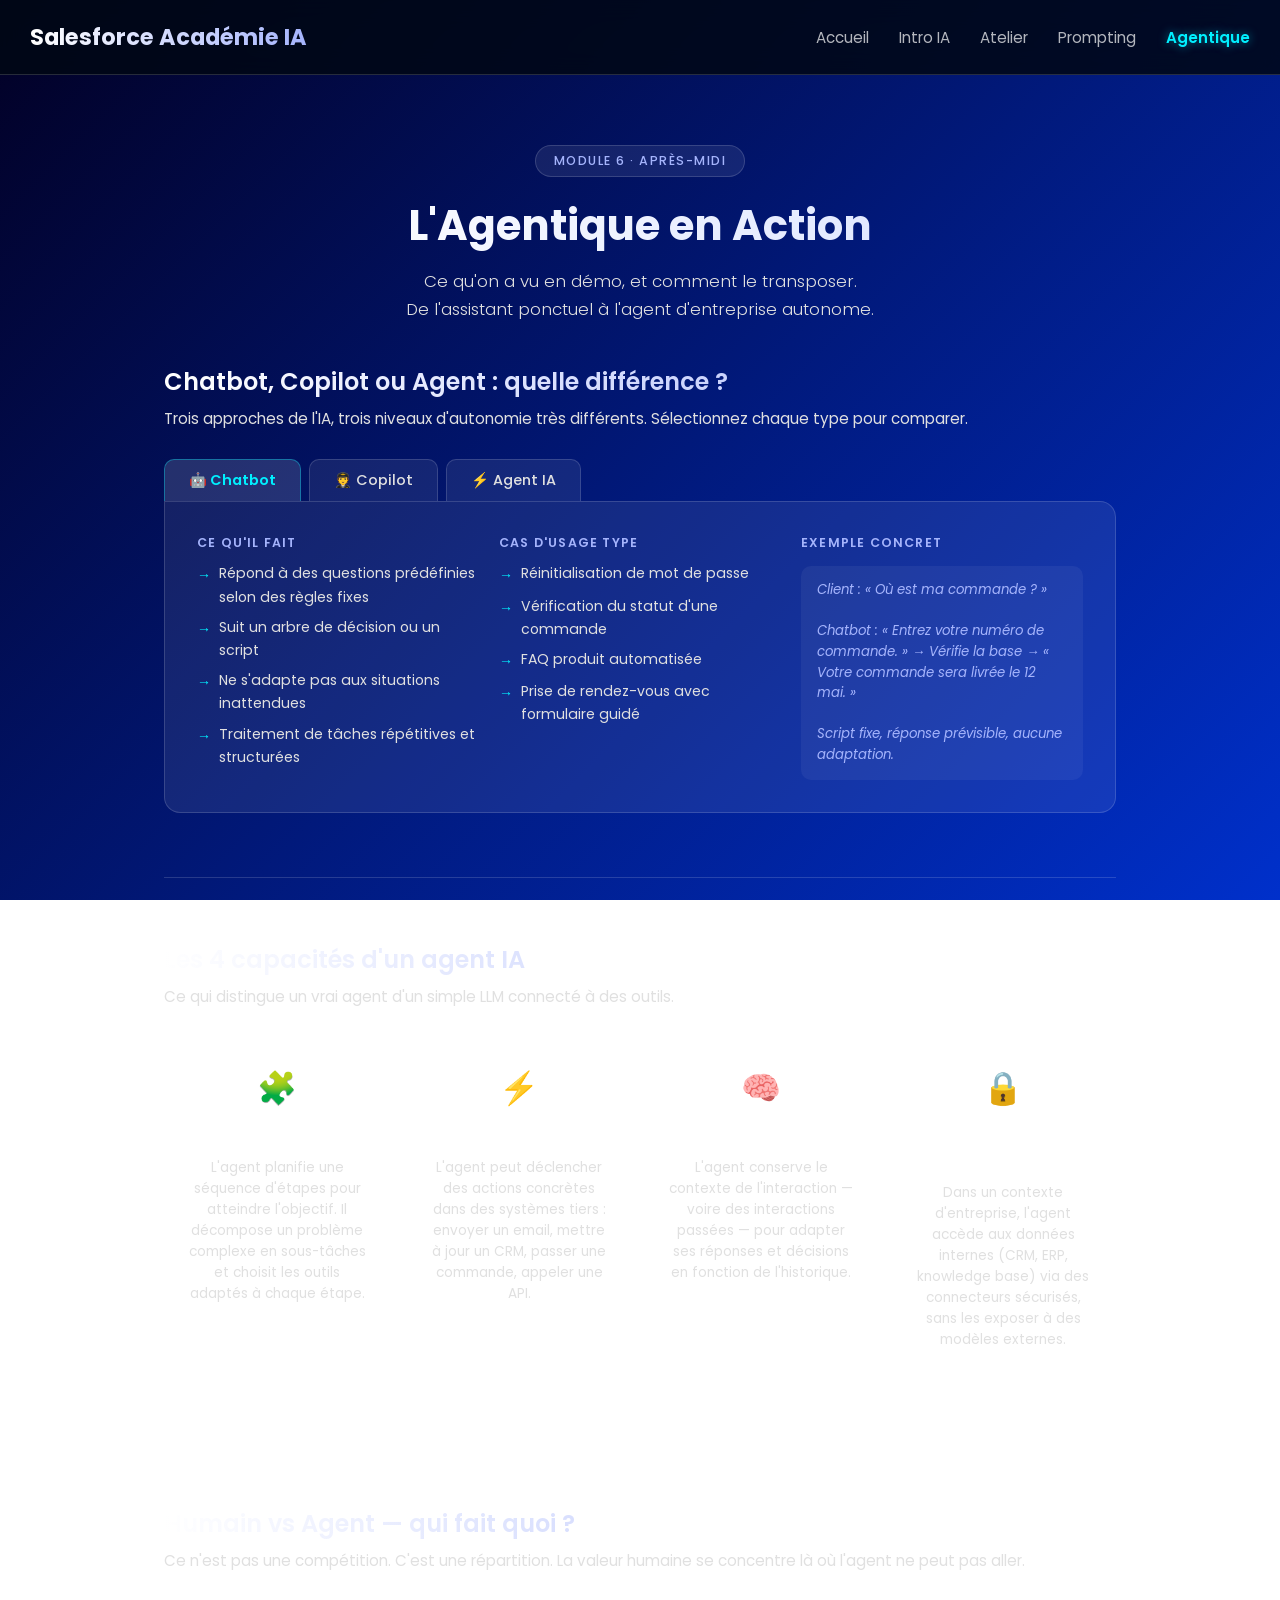
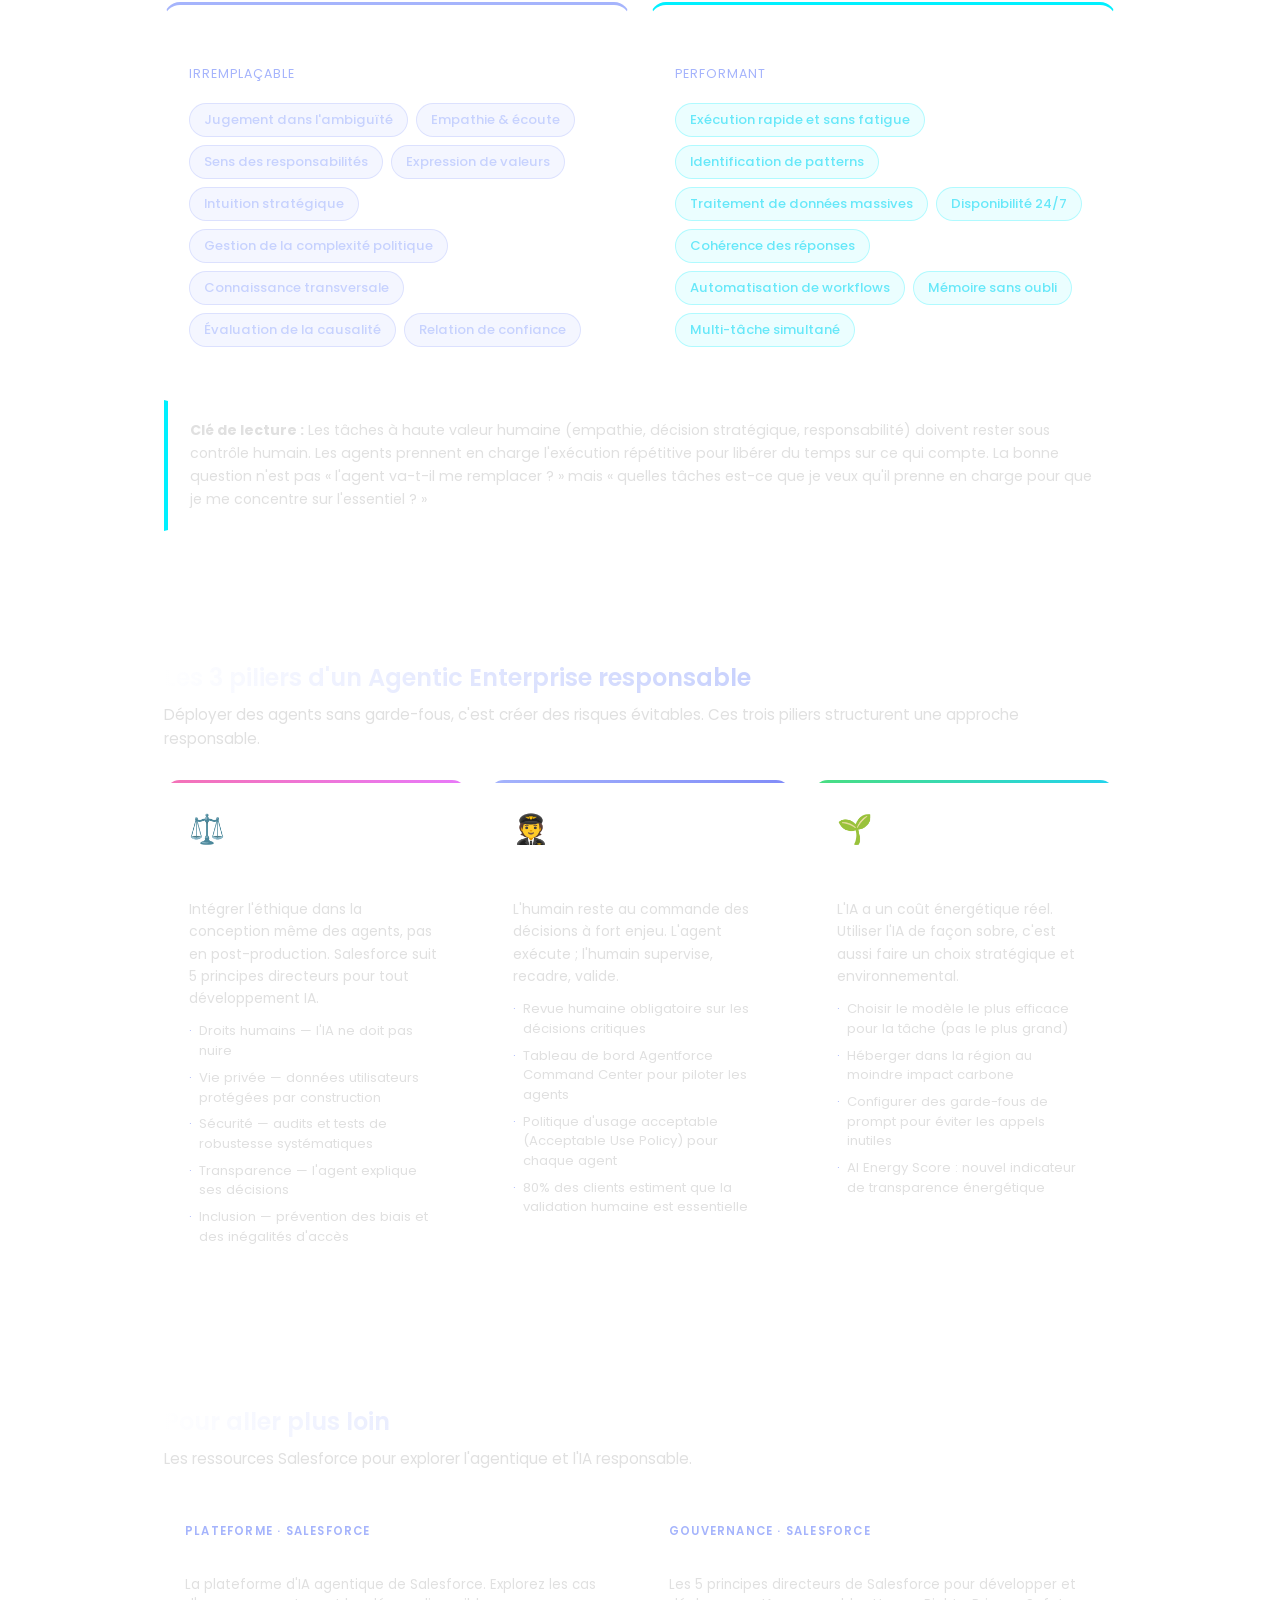
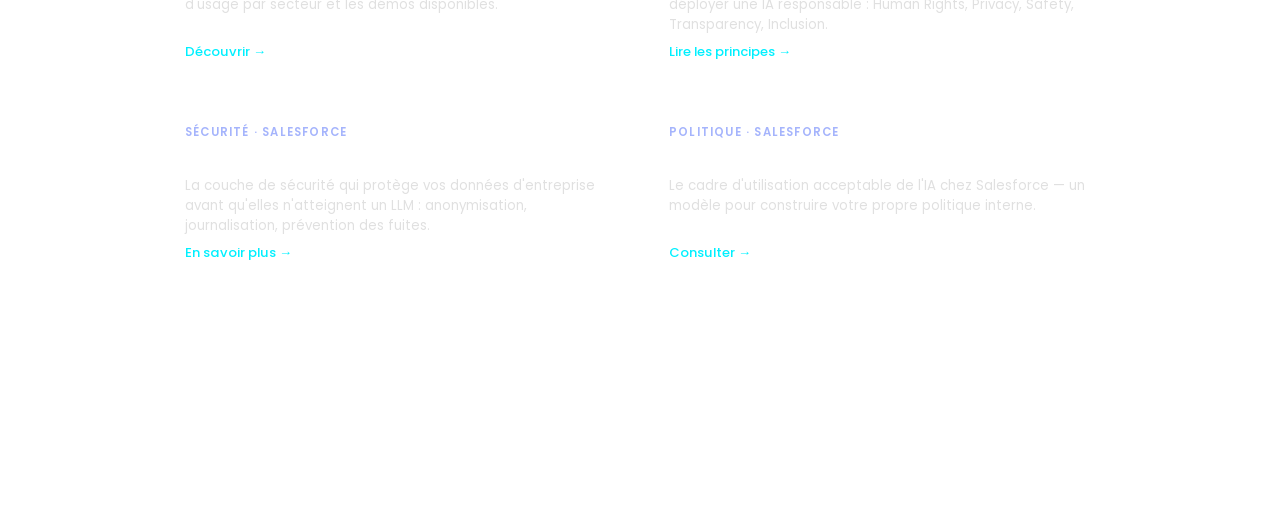
==== agentique.html @ 15f24043 "Remove Éthique nav item, add Accueil, delete card-game.html - Add Accueil as first nav item across a" ====
<!DOCTYPE html>
<html lang="fr">
<head>
    <meta charset="UTF-8">
    <meta name="viewport" content="width=device-width, initial-scale=1.0">
    <title>Salesforce Académie IA - L'Agentique en Action</title>
    <link href="https://fonts.googleapis.com/css2?family=Poppins:wght@300;400;500;600;700&display=swap" rel="stylesheet">
    <style>
        :root {
            --bg-gradient: linear-gradient(135deg, #020024 0%, #0030CB 100%);
            --cta-gradient: linear-gradient(90deg, #0055FF 0%, #00F0FF 100%);
            --text-main: #FFFFFF;
            --text-secondary: #E0E0E0;
            --glass-bg: rgba(255, 255, 255, 0.08);
            --glass-border: rgba(255, 255, 255, 0.15);
            --accent-color: #a5b4fc;
        }

        * { box-sizing: border-box; margin: 0; padding: 0; }

        body {
            font-family: 'Poppins', sans-serif;
            background: var(--bg-gradient);
            background-attachment: fixed;
            color: var(--text-main);
            min-height: 100vh;
        }

        a { text-decoration: none; color: inherit; transition: 0.3s; }
        ul { list-style: none; }

        /* --- NAVBAR --- */
        .navbar {
            background: rgba(0, 8, 20, 0.85);
            backdrop-filter: blur(12px);
            -webkit-backdrop-filter: blur(12px);
            padding: 20px 30px;
            display: flex;
            justify-content: space-between;
            align-items: center;
            position: sticky;
            top: 0;
            z-index: 100;
            border-bottom: 1px solid var(--glass-border);
        }

        .logo {
            font-size: 1.4rem;
            font-weight: 700;
            background: linear-gradient(to right, #fff, #a5b4fc);
            -webkit-background-clip: text;
            -webkit-text-fill-color: transparent;
        }

        .nav-links { display: flex; gap: 30px; }
        .nav-links a { font-size: 0.95rem; font-weight: 400; opacity: 0.7; }
        .nav-links a:hover { opacity: 1; text-shadow: 0 0 10px rgba(255,255,255,0.5); }
        .nav-links a.active {
            opacity: 1; color: #00F0FF; font-weight: 600;
            text-shadow: 0 0 10px rgba(0, 240, 255, 0.5);
        }

        .hamburger { display: none; cursor: pointer; font-size: 1.8rem; color: white; }

        /* --- PAGE LAYOUT --- */
        .page-hero {
            max-width: 800px;
            margin: 0 auto;
            padding: 70px 24px 40px;
            text-align: center;
        }

        .badge {
            display: inline-block;
            background: var(--glass-bg);
            border: 1px solid var(--glass-border);
            padding: 6px 18px;
            border-radius: 50px;
            font-size: 0.78rem;
            font-weight: 500;
            letter-spacing: 1.5px;
            text-transform: uppercase;
            color: var(--accent-color);
            margin-bottom: 24px;
        }

        .page-hero h1 {
            font-size: 2.6rem;
            font-weight: 700;
            line-height: 1.2;
            margin-bottom: 16px;
            background: linear-gradient(to right, #ffffff, #dbe4ff);
            -webkit-background-clip: text;
            -webkit-text-fill-color: transparent;
        }

        .page-hero .subtitle {
            font-size: 1.05rem;
            color: var(--text-secondary);
            font-weight: 300;
            line-height: 1.7;
        }

        .content-wrapper {
            max-width: 1000px;
            margin: 0 auto;
            padding: 0 24px 80px;
        }

        .section { margin-bottom: 64px; }

        .section-title {
            font-size: 1.5rem;
            font-weight: 600;
            margin-bottom: 8px;
            background: linear-gradient(to right, #ffffff, #a5b4fc);
            -webkit-background-clip: text;
            -webkit-text-fill-color: transparent;
        }

        .section-lead {
            font-size: 0.95rem;
            color: var(--text-secondary);
            margin-bottom: 28px;
            line-height: 1.6;
        }

        .section-divider {
            border: none;
            border-top: 1px solid var(--glass-border);
            margin: 0 0 64px;
        }

        /* --- TABS COMPARATEUR --- */
        .tab-bar {
            display: flex;
            gap: 8px;
            margin-bottom: 0;
            flex-wrap: wrap;
        }

        .tab-btn {
            padding: 10px 24px;
            background: var(--glass-bg);
            border: 1px solid var(--glass-border);
            border-bottom: none;
            border-radius: 10px 10px 0 0;
            color: var(--text-secondary);
            font-family: 'Poppins', sans-serif;
            font-size: 0.9rem;
            font-weight: 500;
            cursor: pointer;
            transition: background 0.2s, color 0.2s;
        }

        .tab-btn:hover { background: rgba(255,255,255,0.12); color: var(--text-main); }

        .tab-btn.active {
            background: rgba(255,255,255,0.14);
            color: #00F0FF;
            font-weight: 600;
            border-color: rgba(0, 240, 255, 0.35);
        }

        .tab-panel {
            background: var(--glass-bg);
            border: 1px solid var(--glass-border);
            border-radius: 0 16px 16px 16px;
            padding: 32px;
            display: none;
        }

        .tab-panel.active { display: block; }

        .comparateur-grid {
            display: grid;
            grid-template-columns: repeat(3, 1fr);
            gap: 20px;
        }

        .comp-col h4 {
            font-size: 0.78rem;
            font-weight: 600;
            text-transform: uppercase;
            letter-spacing: 1.2px;
            color: var(--accent-color);
            margin-bottom: 10px;
        }

        .comp-col p, .comp-col ul li {
            font-size: 0.88rem;
            color: var(--text-secondary);
            line-height: 1.65;
        }

        .comp-col ul { display: flex; flex-direction: column; gap: 7px; }
        .comp-col ul li { display: flex; gap: 8px; align-items: flex-start; }
        .comp-col ul li::before { content: '→'; color: #00F0FF; flex-shrink: 0; margin-top: 2px; }

        .comp-col .example-box {
            margin-top: 14px;
            background: rgba(255,255,255,0.05);
            border-radius: 10px;
            padding: 14px 16px;
            font-size: 0.83rem;
            color: #a5b4fc;
            font-style: italic;
            line-height: 1.55;
        }

        /* --- CAPACITY CARDS --- */
        .cap-grid {
            display: grid;
            grid-template-columns: repeat(4, 1fr);
            gap: 16px;
        }

        .cap-card {
            background: var(--glass-bg);
            border: 1px solid var(--glass-border);
            border-radius: 16px;
            padding: 26px 20px;
            text-align: center;
        }

        .cap-card .cap-icon { font-size: 2rem; margin-bottom: 12px; }
        .cap-card h3 { font-size: 1rem; font-weight: 600; margin-bottom: 8px; }
        .cap-card p { font-size: 0.85rem; color: var(--text-secondary); line-height: 1.55; }

        /* --- HUMAIN VS AGENT --- */
        .hva-grid {
            display: grid;
            grid-template-columns: 1fr 1fr;
            gap: 20px;
        }

        .hva-col {
            background: var(--glass-bg);
            border: 1px solid var(--glass-border);
            border-radius: 16px;
            padding: 28px 24px;
        }

        .hva-col.human { border-top: 3px solid #a5b4fc; }
        .hva-col.agent { border-top: 3px solid #00F0FF; }

        .hva-col h3 { font-size: 1.05rem; font-weight: 600; margin-bottom: 6px; }
        .hva-col .hva-sub {
            font-size: 0.78rem;
            text-transform: uppercase;
            letter-spacing: 1px;
            color: var(--accent-color);
            margin-bottom: 20px;
        }

        .hva-tag-list {
            display: flex;
            flex-wrap: wrap;
            gap: 8px;
        }

        .hva-tag {
            padding: 6px 14px;
            border-radius: 50px;
            font-size: 0.82rem;
            font-weight: 500;
        }

        .hva-col.human .hva-tag {
            background: rgba(165,180,252,0.12);
            border: 1px solid rgba(165,180,252,0.3);
            color: #c7d2fe;
        }

        .hva-col.agent .hva-tag {
            background: rgba(0,240,255,0.08);
            border: 1px solid rgba(0,240,255,0.25);
            color: #67e8f9;
        }

        .hva-note {
            margin-top: 24px;
            background: var(--glass-bg);
            border: 1px solid var(--glass-border);
            border-left: 4px solid #00F0FF;
            border-radius: 0 12px 12px 0;
            padding: 18px 22px;
            font-size: 0.88rem;
            color: var(--text-secondary);
            line-height: 1.65;
        }

        /* --- 3 PILLARS --- */
        .pillar-grid {
            display: grid;
            grid-template-columns: repeat(3, 1fr);
            gap: 20px;
        }

        .pillar-card {
            background: var(--glass-bg);
            border: 1px solid var(--glass-border);
            border-radius: 16px;
            padding: 28px 24px;
            position: relative;
            overflow: hidden;
        }

        .pillar-card::before {
            content: '';
            position: absolute;
            top: 0; left: 0; right: 0;
            height: 3px;
        }

        .pillar-card.ethics::before   { background: linear-gradient(90deg, #f472b6, #e879f9); }
        .pillar-card.human::before    { background: linear-gradient(90deg, #a5b4fc, #818cf8); }
        .pillar-card.resource::before { background: linear-gradient(90deg, #4ade80, #22d3ee); }

        .pillar-card .pillar-icon { font-size: 1.8rem; margin-bottom: 12px; }
        .pillar-card h3 { font-size: 1rem; font-weight: 600; margin-bottom: 10px; }
        .pillar-card p  { font-size: 0.87rem; color: var(--text-secondary); line-height: 1.6; margin-bottom: 12px; }

        .pillar-card .pillar-points {
            display: flex;
            flex-direction: column;
            gap: 7px;
        }

        .pillar-card .pillar-points li {
            font-size: 0.82rem;
            color: var(--text-secondary);
            display: flex;
            gap: 7px;
            align-items: flex-start;
            line-height: 1.5;
        }

        .pillar-card .pillar-points li::before { content: '·'; color: var(--accent-color); flex-shrink: 0; }

        /* --- RESOURCES --- */
        .resource-grid {
            display: grid;
            grid-template-columns: repeat(2, 1fr);
            gap: 16px;
        }

        .resource-card {
            background: var(--glass-bg);
            border: 1px solid var(--glass-border);
            border-radius: 14px;
            padding: 22px 20px;
            display: flex;
            flex-direction: column;
            gap: 7px;
            transition: border-color 0.3s, transform 0.3s;
        }

        .resource-card:hover { border-color: rgba(0,240,255,0.4); transform: translateY(-3px); }

        .resource-card .res-label {
            font-size: 0.72rem;
            text-transform: uppercase;
            letter-spacing: 1.2px;
            color: var(--accent-color);
            font-weight: 600;
        }

        .resource-card h4 { font-size: 0.95rem; font-weight: 600; line-height: 1.4; }
        .resource-card p  { font-size: 0.83rem; color: var(--text-secondary); line-height: 1.5; flex: 1; }
        .resource-card .res-link { font-size: 0.82rem; color: #00F0FF; font-weight: 500; }
        .resource-card .res-link:hover { text-decoration: underline; }

        /* --- FOOTER --- */
        footer {
            text-align: center;
            padding: 30px;
            color: rgba(255,255,255,0.3);
            font-size: 0.85rem;
            border-top: 1px solid var(--glass-border);
        }

        /* --- MOBILE --- */
        @media (max-width: 768px) {
            .hamburger { display: block; }
            .nav-links {
                display: none; flex-direction: column;
                position: absolute; top: 70px; left: 0; right: 0;
                background: rgba(0, 8, 20, 0.97);
                padding: 20px 30px; gap: 15px;
                border-bottom: 1px solid var(--glass-border);
            }
            .nav-links.active { display: flex; }
            .page-hero h1 { font-size: 2rem; }
            .comparateur-grid, .cap-grid, .pillar-grid { grid-template-columns: 1fr; }
            .hva-grid, .resource-grid { grid-template-columns: 1fr; }
            .tab-panel { border-radius: 0 0 16px 16px; }
        }
    </style>
</head>
<body>

    <nav class="navbar">
        <a href="index.html" class="logo">Salesforce Académie IA</a>
        <div class="hamburger" onclick="toggleMenu()">☰</div>
        <ul class="nav-links" id="navLinks">
            <li><a href="index.html">Accueil</a></li>
            <li><a href="module1.html">Intro IA</a></li>
            <li><a href="atelier.html">Atelier</a></li>
            <li><a href="prompting.html">Prompting</a></li>
            <li><a href="agentique.html" class="active">Agentique</a></li>
        </ul>
    </nav>

    <!-- HERO -->
    <div class="page-hero">
        <span class="badge">Module 6 · Après-midi</span>
        <h1>L'Agentique en Action</h1>
        <p class="subtitle">Ce qu'on a vu en démo, et comment le transposer.<br>De l'assistant ponctuel à l'agent d'entreprise autonome.</p>
    </div>

    <div class="content-wrapper">

        <!-- SECTION 1 : COMPARATEUR TABS -->
        <section class="section">
            <h2 class="section-title">Chatbot, Copilot ou Agent : quelle différence ?</h2>
            <p class="section-lead">Trois approches de l'IA, trois niveaux d'autonomie très différents. Sélectionnez chaque type pour comparer.</p>

            <div class="tab-bar">
                <button class="tab-btn active" onclick="switchTab('chatbot', this)">🤖 Chatbot</button>
                <button class="tab-btn" onclick="switchTab('copilot', this)">🧑‍✈️ Copilot</button>
                <button class="tab-btn" onclick="switchTab('agent', this)">⚡ Agent IA</button>
            </div>

            <div id="tab-chatbot" class="tab-panel active">
                <div class="comparateur-grid">
                    <div class="comp-col">
                        <h4>Ce qu'il fait</h4>
                        <ul>
                            <li>Répond à des questions prédéfinies selon des règles fixes</li>
                            <li>Suit un arbre de décision ou un script</li>
                            <li>Ne s'adapte pas aux situations inattendues</li>
                            <li>Traitement de tâches répétitives et structurées</li>
                        </ul>
                    </div>
                    <div class="comp-col">
                        <h4>Cas d'usage type</h4>
                        <ul>
                            <li>Réinitialisation de mot de passe</li>
                            <li>Vérification du statut d'une commande</li>
                            <li>FAQ produit automatisée</li>
                            <li>Prise de rendez-vous avec formulaire guidé</li>
                        </ul>
                    </div>
                    <div class="comp-col">
                        <h4>Exemple concret</h4>
                        <div class="example-box">
                            Client : « Où est ma commande ? »<br><br>
                            Chatbot : « Entrez votre numéro de commande. » → Vérifie la base → « Votre commande sera livrée le 12 mai. »<br><br>
                            Script fixe, réponse prévisible, aucune adaptation.
                        </div>
                    </div>
                </div>
            </div>

            <div id="tab-copilot" class="tab-panel">
                <div class="comparateur-grid">
                    <div class="comp-col">
                        <h4>Ce qu'il fait</h4>
                        <ul>
                            <li>Assiste l'humain en temps réel dans son travail</li>
                            <li>Génère, résume, traduit, reformule</li>
                            <li>Suggère — l'humain valide et décide</li>
                            <li>Intégré dans les outils existants (Word, Salesforce, VS Code)</li>
                        </ul>
                    </div>
                    <div class="comp-col">
                        <h4>Cas d'usage type</h4>
                        <ul>
                            <li>Rédaction d'un email à partir de notes</li>
                            <li>Résumé d'une réunion de 2h en 5 bullet points</li>
                            <li>Génération d'un premier jet de code</li>
                            <li>Synthèse d'un dossier client avant un rendez-vous</li>
                        </ul>
                    </div>
                    <div class="comp-col">
                        <h4>Exemple concret</h4>
                        <div class="example-box">
                            Vendeur dans Salesforce : « Résume les interactions des 30 derniers jours avec ce client. »<br><br>
                            Einstein Copilot analyse les emails, appels et notes → génère un résumé structuré → le vendeur le relit, ajuste, et l'utilise pour préparer son RDV.
                        </div>
                    </div>
                </div>
            </div>

            <div id="tab-agent" class="tab-panel">
                <div class="comparateur-grid">
                    <div class="comp-col">
                        <h4>Ce qu'il fait</h4>
                        <ul>
                            <li>Agit de façon autonome pour atteindre un objectif</li>
                            <li>Enchaîne des actions sans approbation à chaque étape</li>
                            <li>Utilise des outils : recherche web, API, envoi d'emails</li>
                            <li>Prend des décisions, s'adapte aux résultats intermédiaires</li>
                        </ul>
                    </div>
                    <div class="comp-col">
                        <h4>Cas d'usage type</h4>
                        <ul>
                            <li>Agent service client 24/7 qui résout et escalade</li>
                            <li>Agent de qualification de leads qui enrichit et priorise</li>
                            <li>Agent RH qui gère les demandes de congés</li>
                            <li>Agent e-commerce qui gère retours et remboursements</li>
                        </ul>
                    </div>
                    <div class="comp-col">
                        <h4>Exemple concret (démo Agentforce)</h4>
                        <div class="example-box">
                            Client : « Je veux retourner mon article. »<br><br>
                            Agent Agentforce : vérifie la politique de retour → consulte la commande dans le CRM → génère l'étiquette retour → envoie l'email de confirmation → met à jour le dossier client → escalade uniquement si cas complexe.<br><br>
                            Zéro intervention humaine pour 80% des cas.
                        </div>
                    </div>
                </div>
            </div>
        </section>

        <hr class="section-divider">

        <!-- SECTION 2 : 4 CAPACITES D'UN AGENT -->
        <section class="section">
            <h2 class="section-title">Les 4 capacités d'un agent IA</h2>
            <p class="section-lead">Ce qui distingue un vrai agent d'un simple LLM connecté à des outils.</p>
            <div class="cap-grid">
                <div class="cap-card">
                    <div class="cap-icon">🧩</div>
                    <h3>Raisonner</h3>
                    <p>L'agent planifie une séquence d'étapes pour atteindre l'objectif. Il décompose un problème complexe en sous-tâches et choisit les outils adaptés à chaque étape.</p>
                </div>
                <div class="cap-card">
                    <div class="cap-icon">⚡</div>
                    <h3>Agir</h3>
                    <p>L'agent peut déclencher des actions concrètes dans des systèmes tiers : envoyer un email, mettre à jour un CRM, passer une commande, appeler une API.</p>
                </div>
                <div class="cap-card">
                    <div class="cap-icon">🧠</div>
                    <h3>Mémoriser</h3>
                    <p>L'agent conserve le contexte de l'interaction — voire des interactions passées — pour adapter ses réponses et décisions en fonction de l'historique.</p>
                </div>
                <div class="cap-card">
                    <div class="cap-icon">🔒</div>
                    <h3>S'appuyer sur des données de confiance</h3>
                    <p>Dans un contexte d'entreprise, l'agent accède aux données internes (CRM, ERP, knowledge base) via des connecteurs sécurisés, sans les exposer à des modèles externes.</p>
                </div>
            </div>
        </section>

        <hr class="section-divider">

        <!-- SECTION 3 : HUMAIN VS AGENT -->
        <section class="section">
            <h2 class="section-title">Humain vs Agent — qui fait quoi ?</h2>
            <p class="section-lead">Ce n'est pas une compétition. C'est une répartition. La valeur humaine se concentre là où l'agent ne peut pas aller.</p>
            <div class="hva-grid">
                <div class="hva-col human">
                    <h3>Ce que l'humain fait mieux</h3>
                    <p class="hva-sub">Irremplaçable</p>
                    <div class="hva-tag-list">
                        <span class="hva-tag">Jugement dans l'ambiguïté</span>
                        <span class="hva-tag">Empathie &amp; écoute</span>
                        <span class="hva-tag">Sens des responsabilités</span>
                        <span class="hva-tag">Expression de valeurs</span>
                        <span class="hva-tag">Intuition stratégique</span>
                        <span class="hva-tag">Gestion de la complexité politique</span>
                        <span class="hva-tag">Connaissance transversale</span>
                        <span class="hva-tag">Évaluation de la causalité</span>
                        <span class="hva-tag">Relation de confiance</span>
                    </div>
                </div>
                <div class="hva-col agent">
                    <h3>Ce que l'agent fait mieux</h3>
                    <p class="hva-sub">Performant</p>
                    <div class="hva-tag-list">
                        <span class="hva-tag">Exécution rapide et sans fatigue</span>
                        <span class="hva-tag">Identification de patterns</span>
                        <span class="hva-tag">Traitement de données massives</span>
                        <span class="hva-tag">Disponibilité 24/7</span>
                        <span class="hva-tag">Cohérence des réponses</span>
                        <span class="hva-tag">Automatisation de workflows</span>
                        <span class="hva-tag">Mémoire sans oubli</span>
                        <span class="hva-tag">Multi-tâche simultané</span>
                    </div>
                </div>
            </div>
            <div class="hva-note">
                <strong>Clé de lecture :</strong> Les tâches à haute valeur humaine (empathie, décision stratégique, responsabilité) doivent rester sous contrôle humain. Les agents prennent en charge l'exécution répétitive pour libérer du temps sur ce qui compte. La bonne question n'est pas « l'agent va-t-il me remplacer ? » mais « quelles tâches est-ce que je veux qu'il prenne en charge pour que je me concentre sur l'essentiel ? »
            </div>
        </section>

        <hr class="section-divider">

        <!-- SECTION 4 : 3 PILIERS RESPONSIBLE AGENTIC ENTERPRISE -->
        <section class="section">
            <h2 class="section-title">Les 3 piliers d'un Agentic Enterprise responsable</h2>
            <p class="section-lead">Déployer des agents sans garde-fous, c'est créer des risques évitables. Ces trois piliers structurent une approche responsable.</p>
            <div class="pillar-grid">
                <div class="pillar-card ethics">
                    <div class="pillar-icon">⚖️</div>
                    <h3>Ethics by Design</h3>
                    <p>Intégrer l'éthique dans la conception même des agents, pas en post-production. Salesforce suit 5 principes directeurs pour tout développement IA.</p>
                    <ul class="pillar-points">
                        <li>Droits humains — l'IA ne doit pas nuire</li>
                        <li>Vie privée — données utilisateurs protégées par construction</li>
                        <li>Sécurité — audits et tests de robustesse systématiques</li>
                        <li>Transparence — l'agent explique ses décisions</li>
                        <li>Inclusion — prévention des biais et des inégalités d'accès</li>
                    </ul>
                </div>
                <div class="pillar-card human">
                    <div class="pillar-icon">🧑‍✈️</div>
                    <h3>Human at the Helm</h3>
                    <p>L'humain reste au commande des décisions à fort enjeu. L'agent exécute ; l'humain supervise, recadre, valide.</p>
                    <ul class="pillar-points">
                        <li>Revue humaine obligatoire sur les décisions critiques</li>
                        <li>Tableau de bord Agentforce Command Center pour piloter les agents</li>
                        <li>Politique d'usage acceptable (Acceptable Use Policy) pour chaque agent</li>
                        <li>80% des clients estiment que la validation humaine est essentielle</li>
                    </ul>
                </div>
                <div class="pillar-card resource">
                    <div class="pillar-icon">🌱</div>
                    <h3>Efficient Resource Use</h3>
                    <p>L'IA a un coût énergétique réel. Utiliser l'IA de façon sobre, c'est aussi faire un choix stratégique et environnemental.</p>
                    <ul class="pillar-points">
                        <li>Choisir le modèle le plus efficace pour la tâche (pas le plus grand)</li>
                        <li>Héberger dans la région au moindre impact carbone</li>
                        <li>Configurer des garde-fous de prompt pour éviter les appels inutiles</li>
                        <li>AI Energy Score : nouvel indicateur de transparence énergétique</li>
                    </ul>
                </div>
            </div>
        </section>

        <hr class="section-divider">

        <!-- SECTION 5 : POUR ALLER PLUS LOIN -->
        <section class="section">
            <h2 class="section-title">Pour aller plus loin</h2>
            <p class="section-lead">Les ressources Salesforce pour explorer l'agentique et l'IA responsable.</p>
            <div class="resource-grid">
                <a class="resource-card" href="https://www.salesforce.com/agentforce/" target="_blank" rel="noopener">
                    <span class="res-label">Plateforme · Salesforce</span>
                    <h4>Agentforce</h4>
                    <p>La plateforme d'IA agentique de Salesforce. Explorez les cas d'usage par secteur et les démos disponibles.</p>
                    <span class="res-link">Découvrir →</span>
                </a>
                <a class="resource-card" href="https://www.salesforce.com/company/responsible-ai-principles/" target="_blank" rel="noopener">
                    <span class="res-label">Gouvernance · Salesforce</span>
                    <h4>Trusted AI Principles</h4>
                    <p>Les 5 principes directeurs de Salesforce pour développer et déployer une IA responsable : Human Rights, Privacy, Safety, Transparency, Inclusion.</p>
                    <span class="res-link">Lire les principes →</span>
                </a>
                <a class="resource-card" href="https://www.salesforce.com/products/einstein/einstein-trust-layer/" target="_blank" rel="noopener">
                    <span class="res-label">Sécurité · Salesforce</span>
                    <h4>Einstein Trust Layer</h4>
                    <p>La couche de sécurité qui protège vos données d'entreprise avant qu'elles n'atteignent un LLM : anonymisation, journalisation, prévention des fuites.</p>
                    <span class="res-link">En savoir plus →</span>
                </a>
                <a class="resource-card" href="https://www.salesforce.com/news/stories/ai-acceptable-use-policy/" target="_blank" rel="noopener">
                    <span class="res-label">Politique · Salesforce</span>
                    <h4>AI Acceptable Use Policy</h4>
                    <p>Le cadre d'utilisation acceptable de l'IA chez Salesforce — un modèle pour construire votre propre politique interne.</p>
                    <span class="res-link">Consulter →</span>
                </a>
            </div>
        </section>

    </div>

    <footer>
        <p>© 2026 IA Académie - Salesforce</p>
    </footer>

    <script>
        function toggleMenu() {
            document.getElementById('navLinks').classList.toggle('active');
        }

        function switchTab(id, btn) {
            document.querySelectorAll('.tab-panel').forEach(p => p.classList.remove('active'));
            document.querySelectorAll('.tab-btn').forEach(b => b.classList.remove('active'));
            document.getElementById('tab-' + id).classList.add('active');
            btn.classList.add('active');
        }
    </script>
</body>
</html>
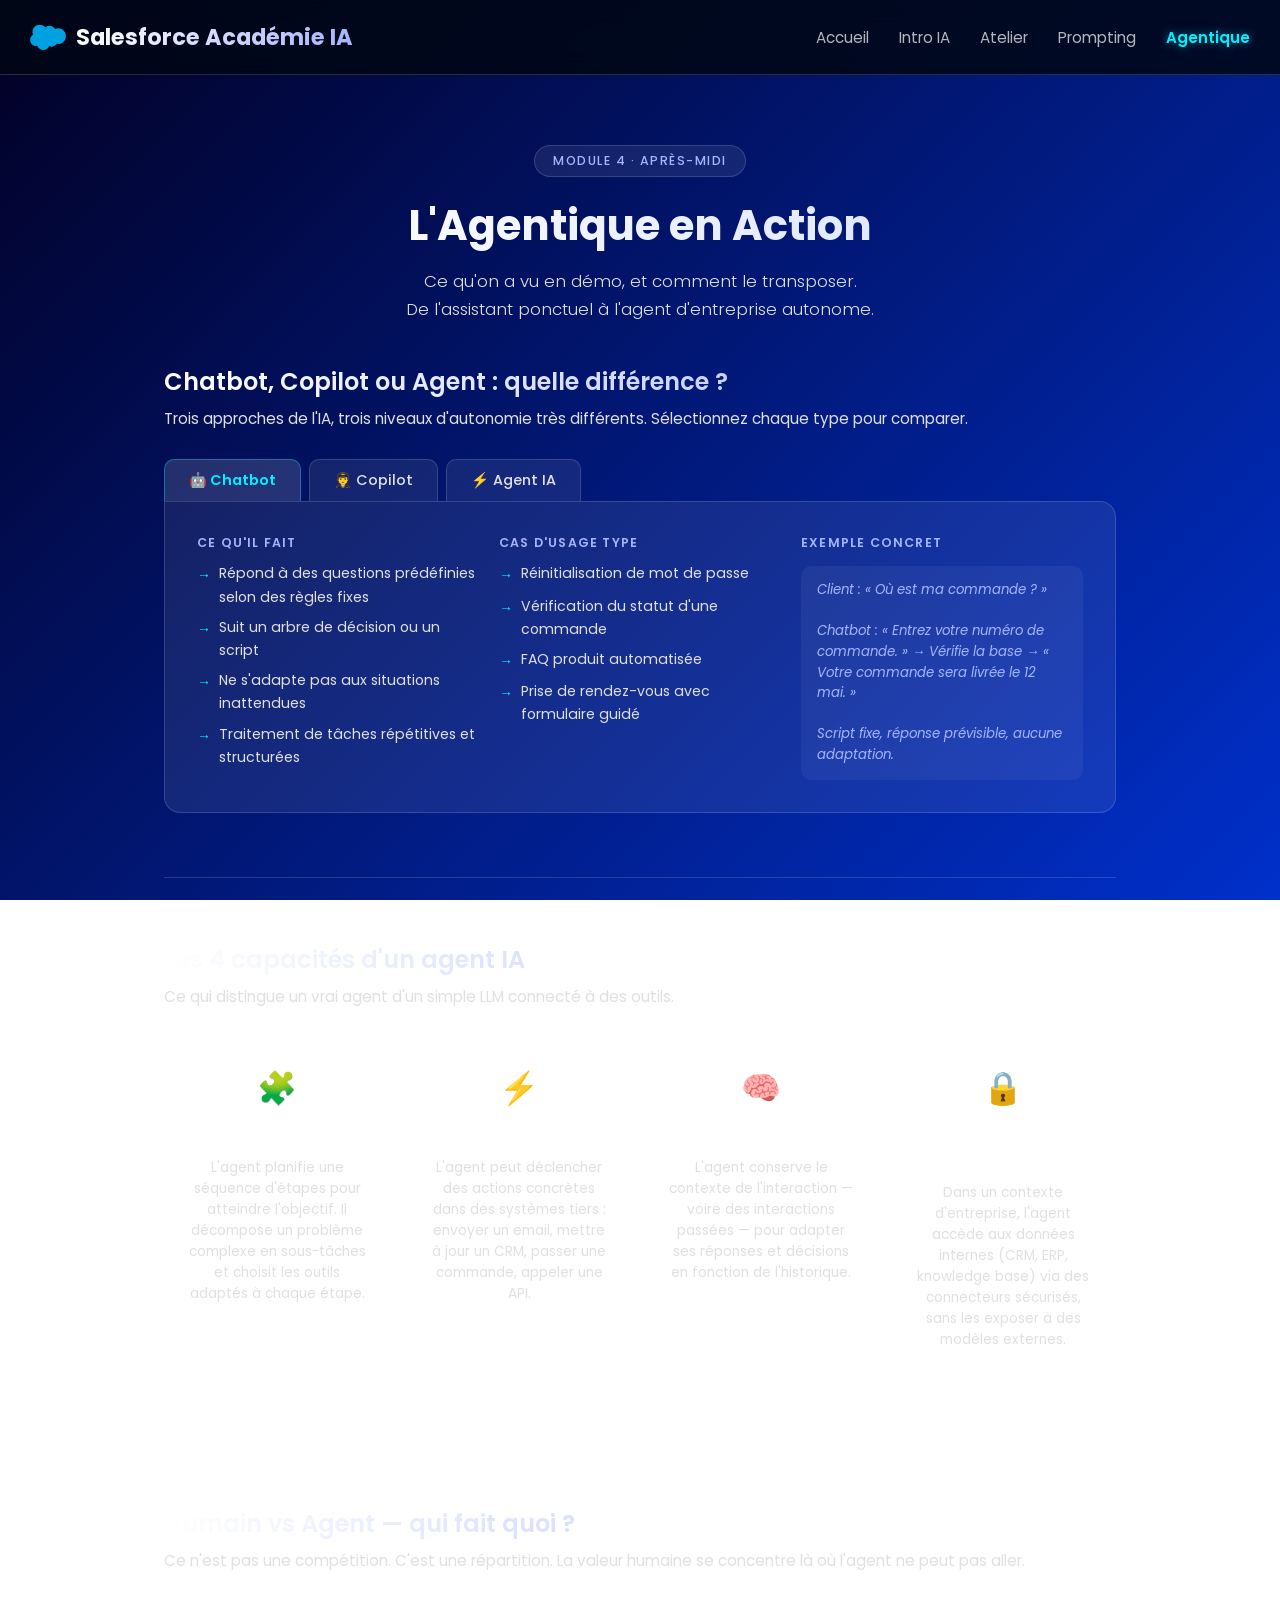
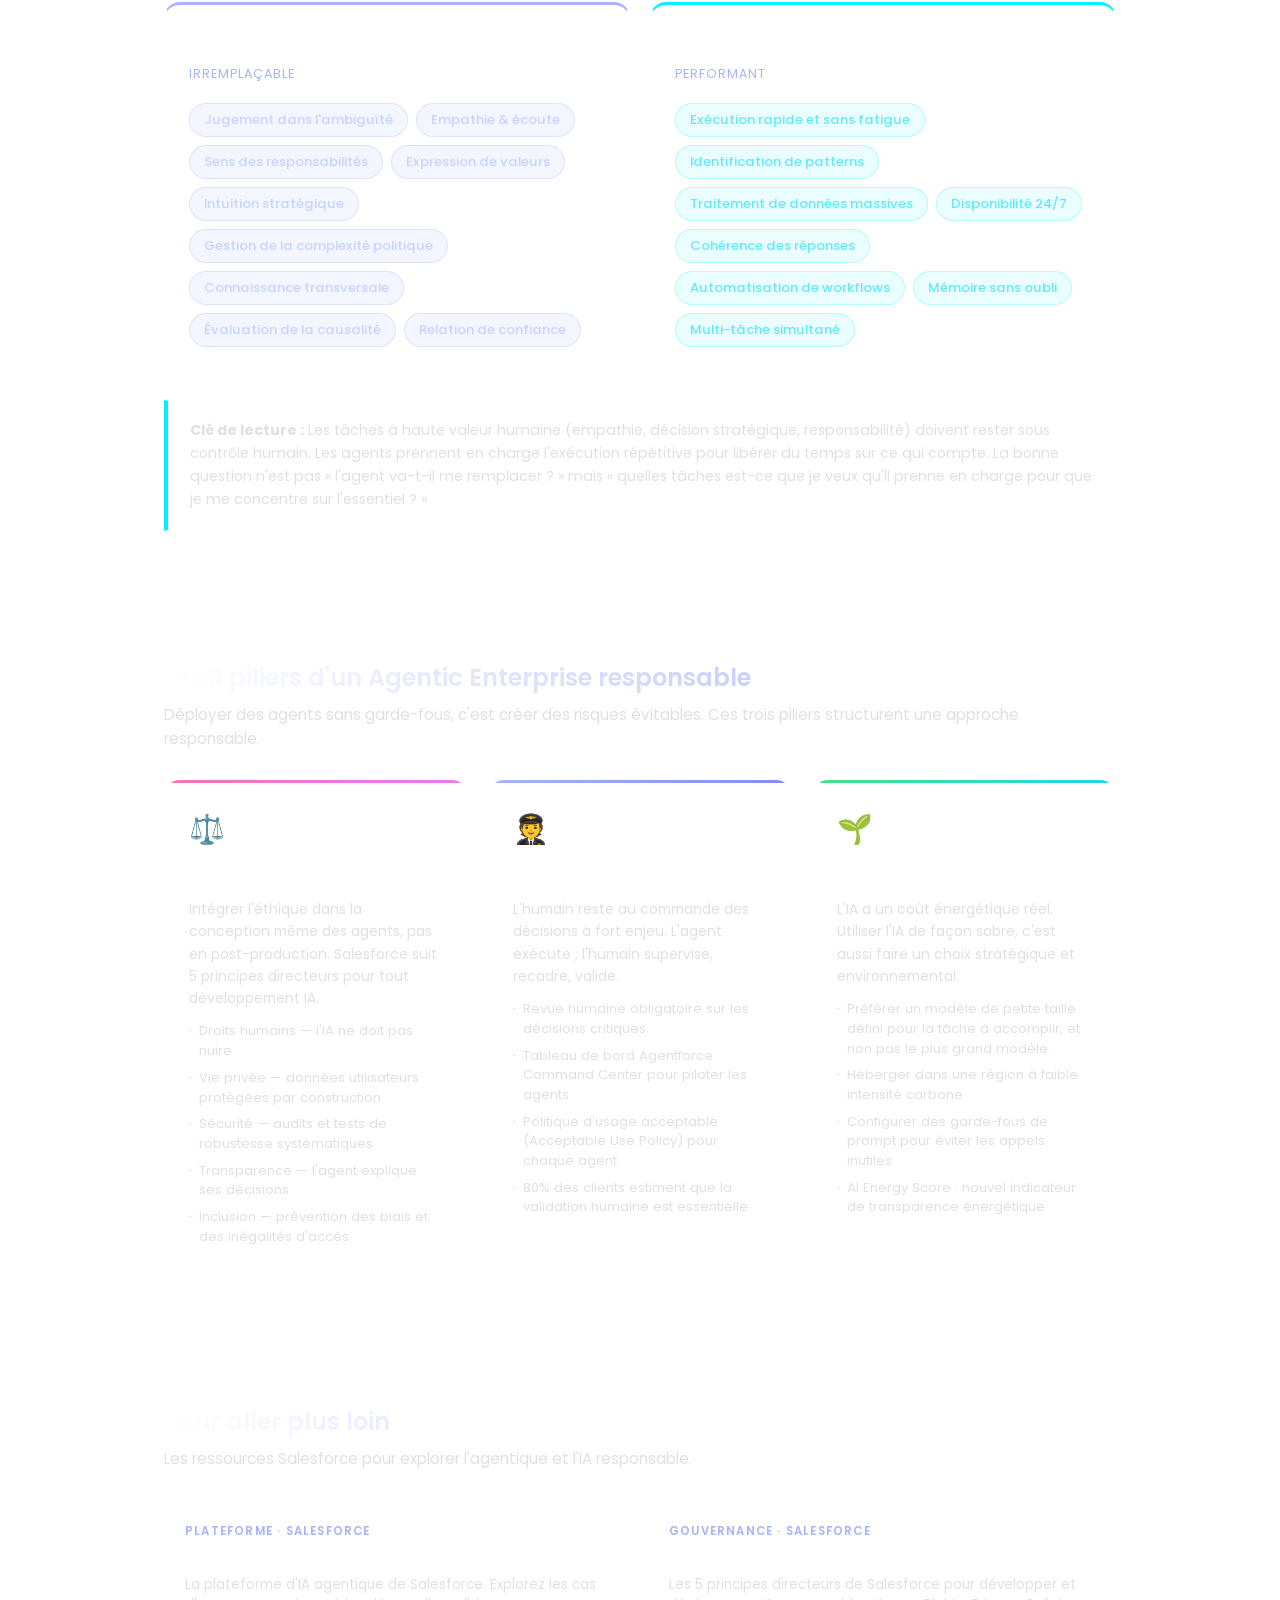
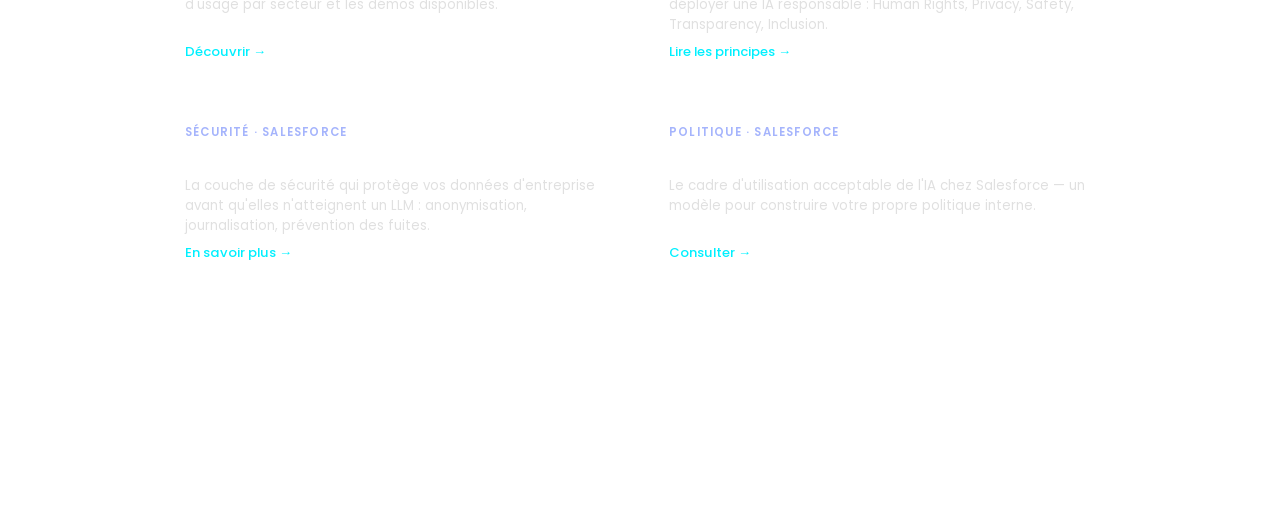
==== commit 9aaa5d8b: "Enhance navbar logo with SVG and gradient text - Update logo in the navbar to include an SVG graphic" ====
--- a/agentique.html
+++ b/agentique.html
@@ -47,6 +47,14 @@
         .logo {
             font-size: 1.4rem;
             font-weight: 700;
+            display: flex;
+            align-items: center;
+            gap: 10px;
+        }
+
+        .logo svg { flex-shrink: 0; }
+
+        .logo span {
             background: linear-gradient(to right, #fff, #a5b4fc);
             -webkit-background-clip: text;
             -webkit-text-fill-color: transparent;
@@ -401,7 +409,10 @@
 <body>
 
     <nav class="navbar">
-        <a href="index.html" class="logo">Salesforce Académie IA</a>
+        <a href="index.html" class="logo">
+          <svg width="36" height="25" viewBox="0 0 273 191" aria-hidden="true"><path fill="#00A1E0" d="M113.7 20.8c8.8-9.2 21-14.9 34.6-14.9 18 0 33.7 10 42.1 24.9 7.3-3.3 15.3-5.1 23.8-5.1 32.5 0 58.9 26.6 58.9 59.5 0 32.8-26.4 59.5-58.9 59.5-4 0-7.9-.4-11.7-1.2-7.4 13.2-21.5 22.1-37.7 22.1-6.8 0-13.2-1.6-18.9-4.3-7.5 17.6-25 30-45.4 30-21.3 0-39.4-13.4-46.4-32.2-3.1.7-6.3 1-9.6 1C20.4 160.1 0 139.6 0 114.1 0 97 9.2 82.1 22.9 74.3c-2.9-6.7-4.5-14.1-4.5-21.9 0-30.4 24.7-55 55.2-55 17.9 0 33.8 8.5 43.9 21.7z"/></svg>
+          <span>Salesforce Académie IA</span>
+        </a>
         <div class="hamburger" onclick="toggleMenu()">☰</div>
         <ul class="nav-links" id="navLinks">
             <li><a href="index.html">Accueil</a></li>
@@ -414,7 +425,7 @@
 
     <!-- HERO -->
     <div class="page-hero">
-        <span class="badge">Module 6 · Après-midi</span>
+        <span class="badge">Module 4 · Après-midi</span>
         <h1>L'Agentique en Action</h1>
         <p class="subtitle">Ce qu'on a vu en démo, et comment le transposer.<br>De l'assistant ponctuel à l'agent d'entreprise autonome.</p>
     </div>
@@ -629,11 +640,11 @@
                 </div>
                 <div class="pillar-card resource">
                     <div class="pillar-icon">🌱</div>
-                    <h3>Efficient Resource Use</h3>
+                    <h3>Optimisation des ressources</h3>
                     <p>L'IA a un coût énergétique réel. Utiliser l'IA de façon sobre, c'est aussi faire un choix stratégique et environnemental.</p>
                     <ul class="pillar-points">
-                        <li>Choisir le modèle le plus efficace pour la tâche (pas le plus grand)</li>
-                        <li>Héberger dans la région au moindre impact carbone</li>
+                        <li>Préférer un modèle de petite taille défini pour la tâche à accomplir, et non pas le plus grand modèle.</li>
+                        <li>Héberger dans une région à faible intensité carbone</li>
                         <li>Configurer des garde-fous de prompt pour éviter les appels inutiles</li>
                         <li>AI Energy Score : nouvel indicateur de transparence énergétique</li>
                     </ul>
@@ -654,13 +665,13 @@
                     <p>La plateforme d'IA agentique de Salesforce. Explorez les cas d'usage par secteur et les démos disponibles.</p>
                     <span class="res-link">Découvrir →</span>
                 </a>
-                <a class="resource-card" href="https://www.salesforce.com/company/responsible-ai-principles/" target="_blank" rel="noopener">
+                <a class="resource-card" href="https://www.salesforce.com/artificial-intelligence/trusted-ai/" target="_blank" rel="noopener">
                     <span class="res-label">Gouvernance · Salesforce</span>
                     <h4>Trusted AI Principles</h4>
                     <p>Les 5 principes directeurs de Salesforce pour développer et déployer une IA responsable : Human Rights, Privacy, Safety, Transparency, Inclusion.</p>
                     <span class="res-link">Lire les principes →</span>
                 </a>
-                <a class="resource-card" href="https://www.salesforce.com/products/einstein/einstein-trust-layer/" target="_blank" rel="noopener">
+                <a class="resource-card" href="https://www.salesforce.com/news/einstein-trust-layer-how-it-works/" target="_blank" rel="noopener">
                     <span class="res-label">Sécurité · Salesforce</span>
                     <h4>Einstein Trust Layer</h4>
                     <p>La couche de sécurité qui protège vos données d'entreprise avant qu'elles n'atteignent un LLM : anonymisation, journalisation, prévention des fuites.</p>
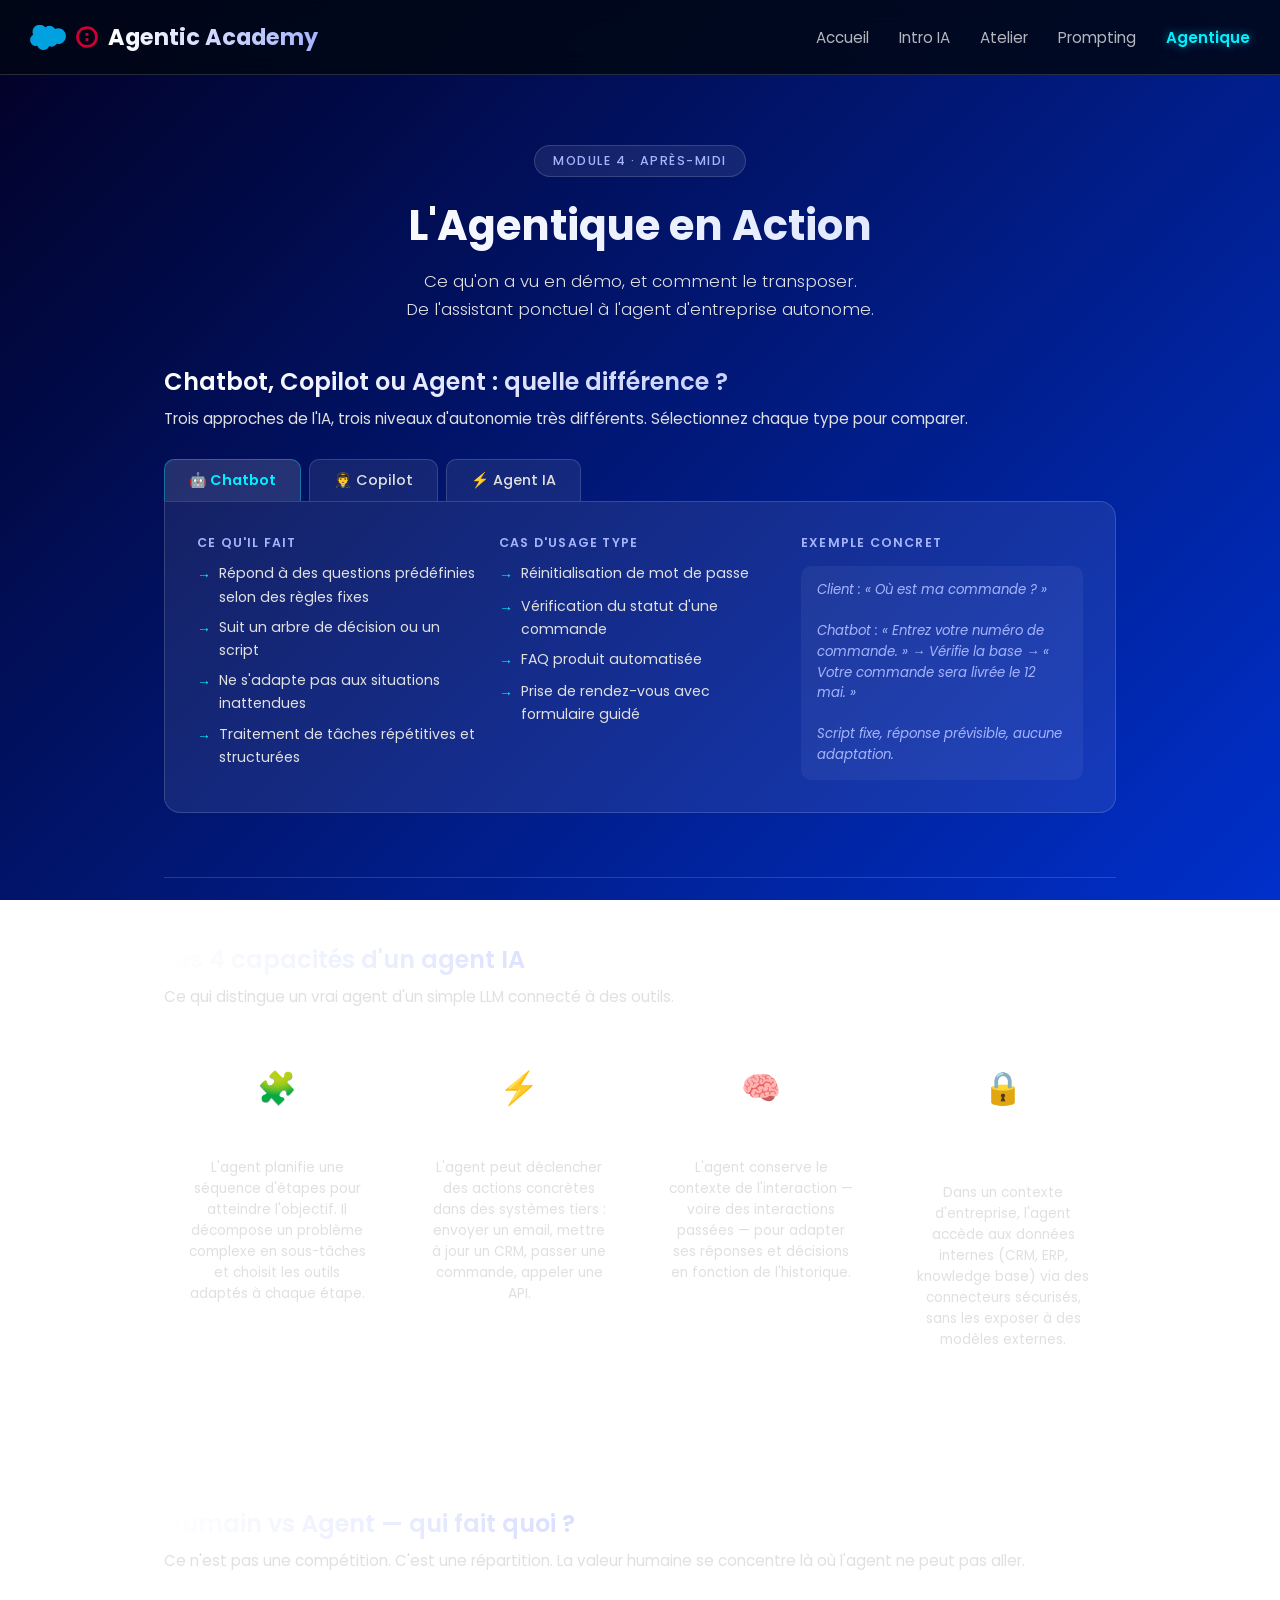
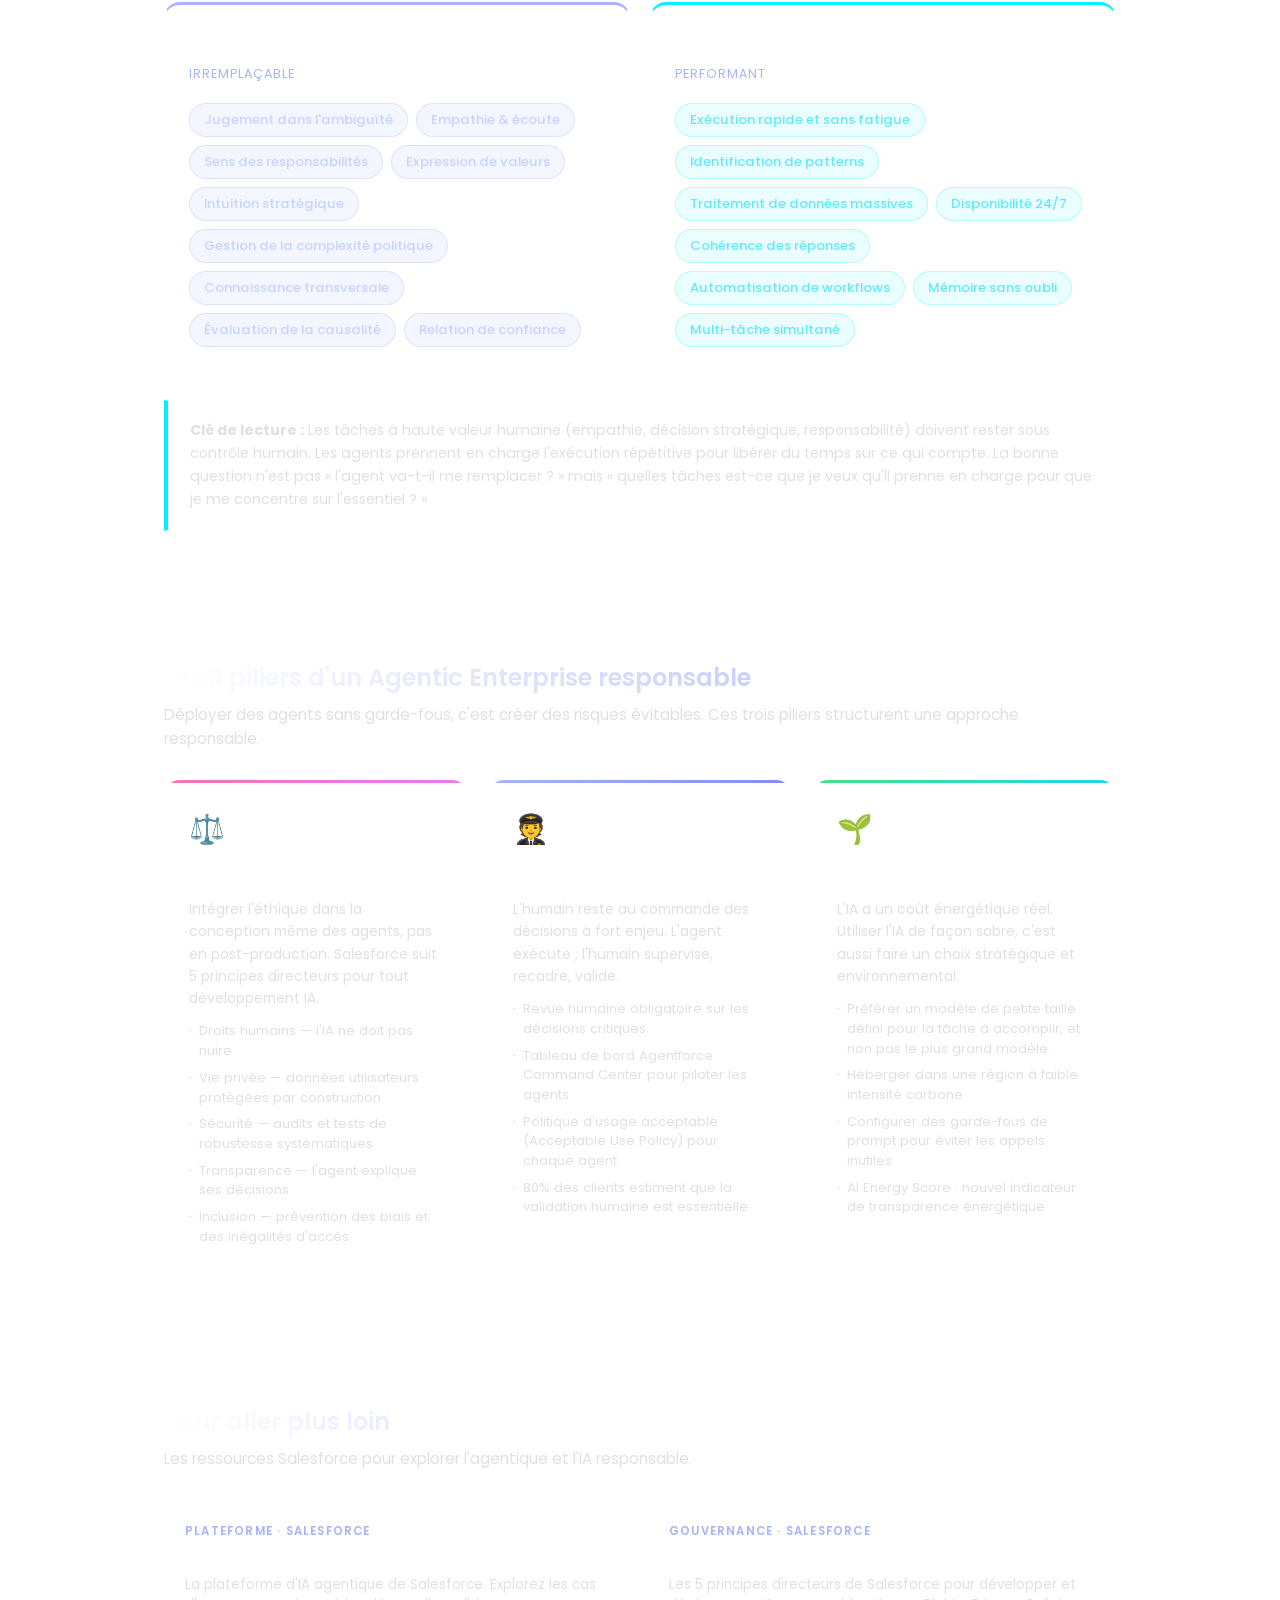
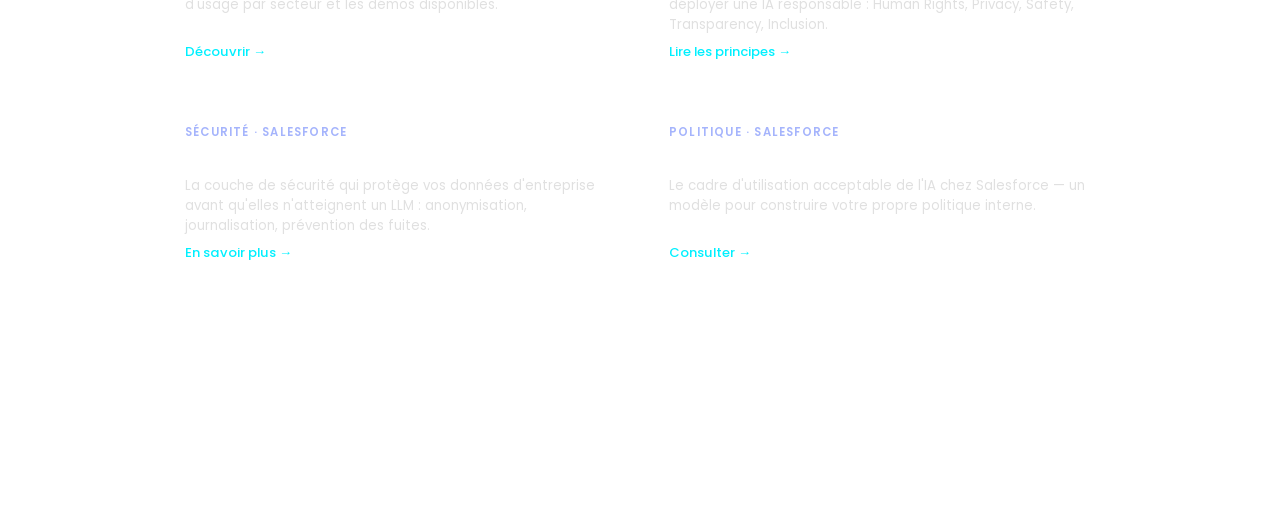
==== commit bcfe211a: "Rebrand to Agentic Academy and add Simplon logo to all navbars Rename app from "Salesforce Académie " ====
--- a/agentique.html
+++ b/agentique.html
@@ -3,7 +3,7 @@
 <head>
     <meta charset="UTF-8">
     <meta name="viewport" content="width=device-width, initial-scale=1.0">
-    <title>Salesforce Académie IA - L'Agentique en Action</title>
+    <title>Agentic Academy - L'Agentique en Action</title>
     <link href="https://fonts.googleapis.com/css2?family=Poppins:wght@300;400;500;600;700&display=swap" rel="stylesheet">
     <style>
         :root {
@@ -409,13 +409,14 @@
 <body>
 
     <nav class="navbar">
-        <a href="index.html" class="logo">
+        <a href="home.html" class="logo">
           <svg width="36" height="25" viewBox="0 0 273 191" aria-hidden="true"><path fill="#00A1E0" d="M113.7 20.8c8.8-9.2 21-14.9 34.6-14.9 18 0 33.7 10 42.1 24.9 7.3-3.3 15.3-5.1 23.8-5.1 32.5 0 58.9 26.6 58.9 59.5 0 32.8-26.4 59.5-58.9 59.5-4 0-7.9-.4-11.7-1.2-7.4 13.2-21.5 22.1-37.7 22.1-6.8 0-13.2-1.6-18.9-4.3-7.5 17.6-25 30-45.4 30-21.3 0-39.4-13.4-46.4-32.2-3.1.7-6.3 1-9.6 1C20.4 160.1 0 139.6 0 114.1 0 97 9.2 82.1 22.9 74.3c-2.9-6.7-4.5-14.1-4.5-21.9 0-30.4 24.7-55 55.2-55 17.9 0 33.8 8.5 43.9 21.7z"/></svg>
-          <span>Salesforce Académie IA</span>
+          <svg width="22" height="22" viewBox="0 0 33.6 34" fill="none" xmlns="http://www.w3.org/2000/svg" aria-label="Simplon"><path d="M16.8002 0.25C7.53369 0.25 0.0175781 7.75149 0.0175781 17C0.0175781 26.2485 7.53369 33.75 16.8002 33.75C26.0668 33.75 33.5829 26.2485 33.5829 17C33.5829 7.75149 26.0668 0.25 16.8002 0.25ZM16.8002 29.3824C9.94437 29.3824 4.39366 23.8349 4.39366 17C4.39366 10.1651 9.94437 4.61757 16.8002 4.61757C23.6561 4.61757 29.2068 10.1651 29.2068 17C29.2068 23.8349 23.6484 29.3824 16.8002 29.3824Z" fill="#CE0033"/><path d="M18.9352 10.8931H14.6589V15.161H18.9352V10.8931Z" fill="#CE0033"/><path d="M18.9352 18.8394H14.6589V23.1073H18.9352V18.8394Z" fill="#CE0033"/></svg>
+          <span>Agentic Academy</span>
         </a>
         <div class="hamburger" onclick="toggleMenu()">☰</div>
         <ul class="nav-links" id="navLinks">
-            <li><a href="index.html">Accueil</a></li>
+            <li><a href="home.html">Accueil</a></li>
             <li><a href="module1.html">Intro IA</a></li>
             <li><a href="atelier.html">Atelier</a></li>
             <li><a href="prompting.html">Prompting</a></li>
@@ -689,7 +690,7 @@
     </div>
 
     <footer>
-        <p>© 2026 IA Académie - Salesforce</p>
+        <p>© 2026 Agentic Academy — Salesforce × Simplon</p>
     </footer>
 
     <script>
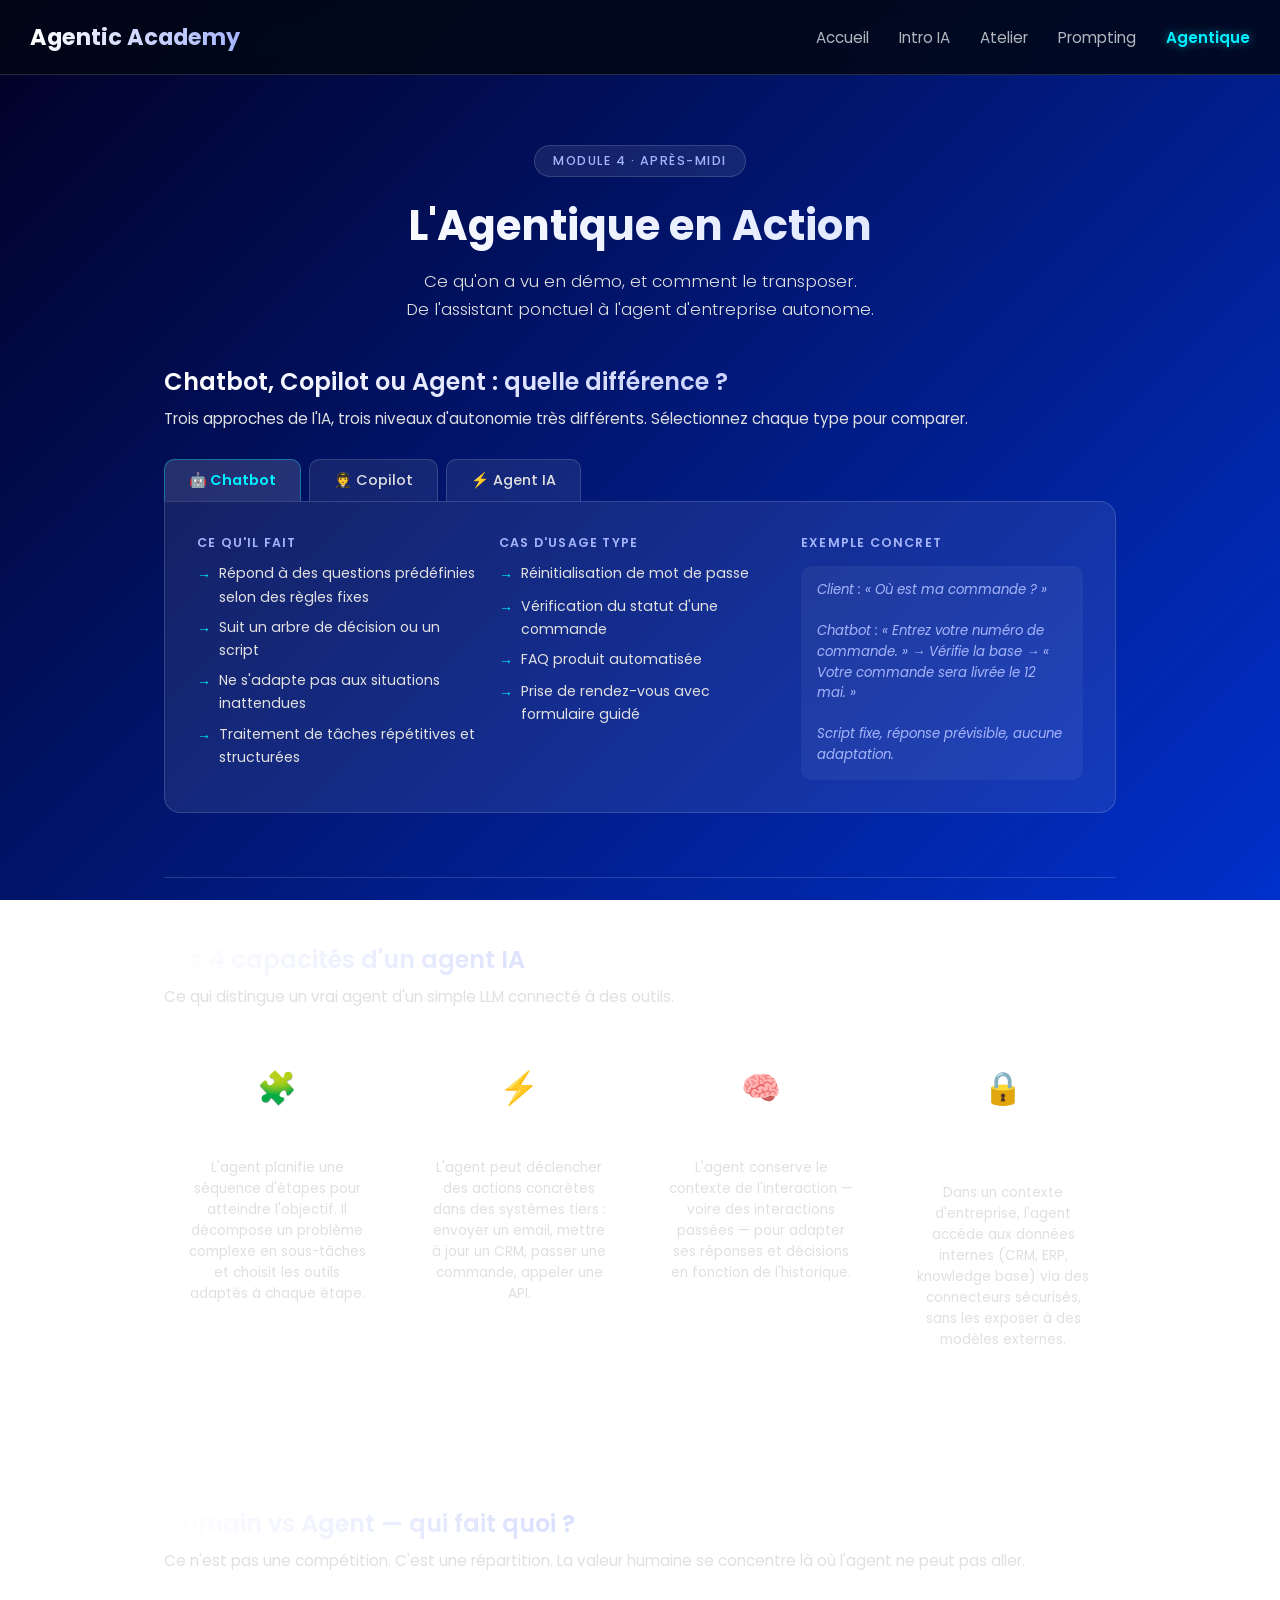
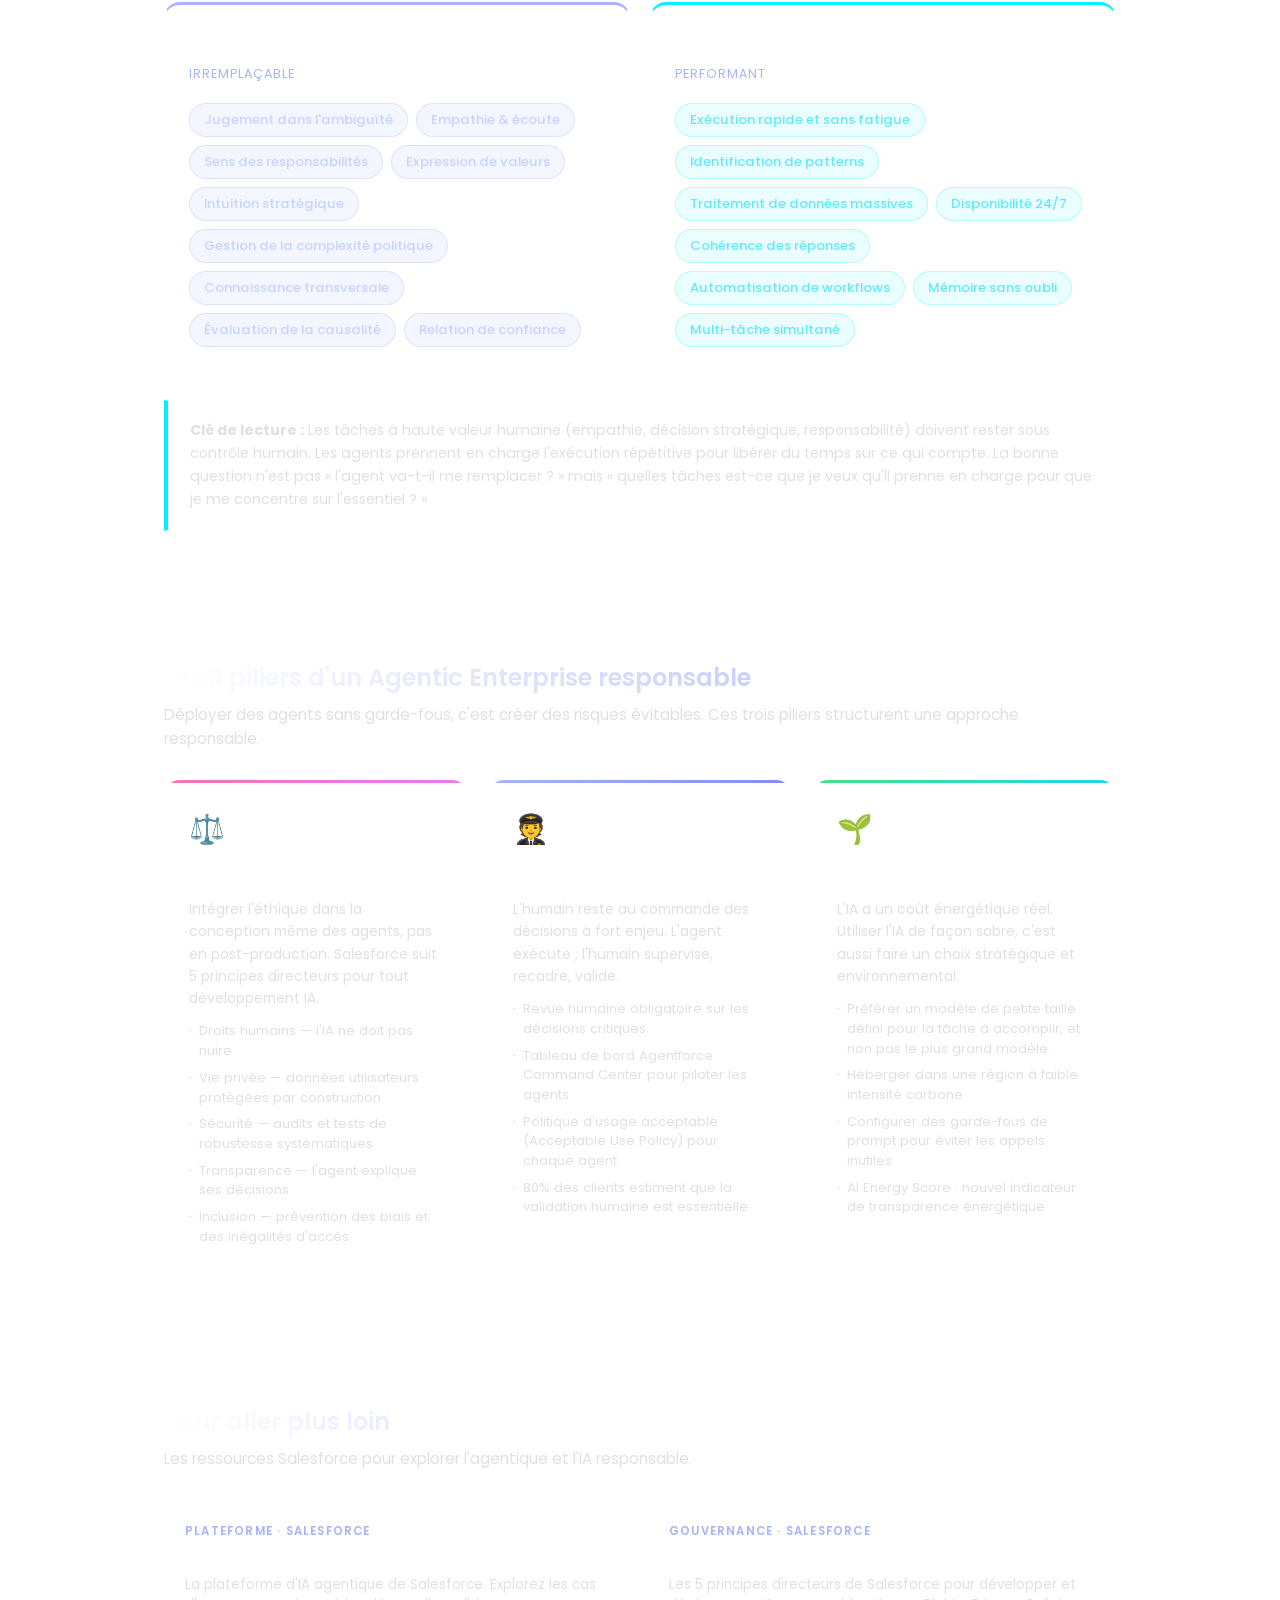
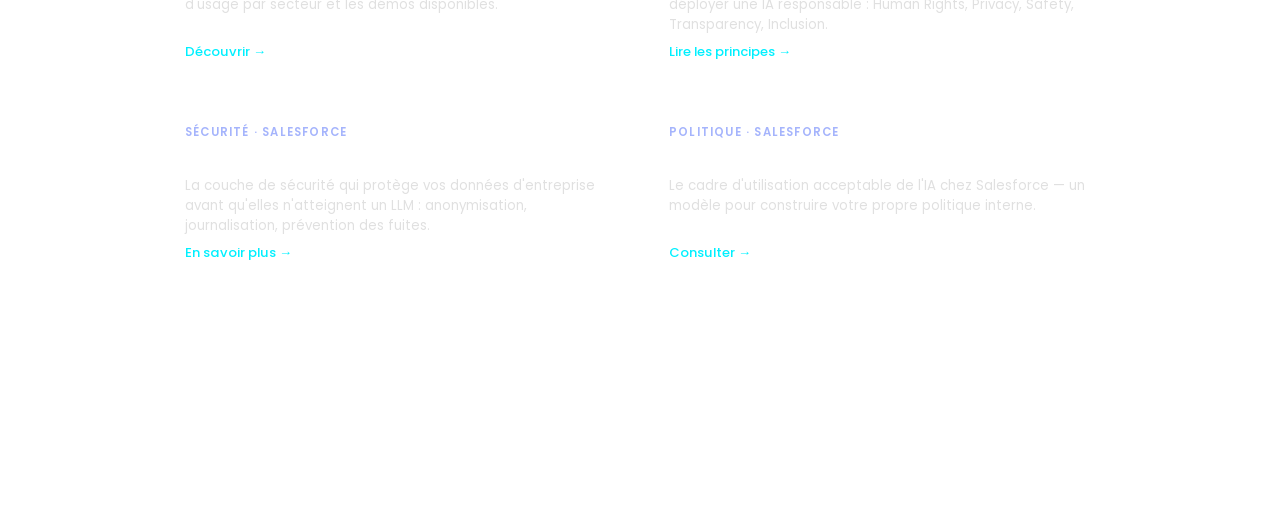
==== commit 814077f0: "Remove navbar icons, update home hero title, add partners lockup Remove Salesforce cloud and Simplon" ====
--- a/agentique.html
+++ b/agentique.html
@@ -410,8 +410,6 @@
 
     <nav class="navbar">
         <a href="home.html" class="logo">
-          <svg width="36" height="25" viewBox="0 0 273 191" aria-hidden="true"><path fill="#00A1E0" d="M113.7 20.8c8.8-9.2 21-14.9 34.6-14.9 18 0 33.7 10 42.1 24.9 7.3-3.3 15.3-5.1 23.8-5.1 32.5 0 58.9 26.6 58.9 59.5 0 32.8-26.4 59.5-58.9 59.5-4 0-7.9-.4-11.7-1.2-7.4 13.2-21.5 22.1-37.7 22.1-6.8 0-13.2-1.6-18.9-4.3-7.5 17.6-25 30-45.4 30-21.3 0-39.4-13.4-46.4-32.2-3.1.7-6.3 1-9.6 1C20.4 160.1 0 139.6 0 114.1 0 97 9.2 82.1 22.9 74.3c-2.9-6.7-4.5-14.1-4.5-21.9 0-30.4 24.7-55 55.2-55 17.9 0 33.8 8.5 43.9 21.7z"/></svg>
-          <svg width="22" height="22" viewBox="0 0 33.6 34" fill="none" xmlns="http://www.w3.org/2000/svg" aria-label="Simplon"><path d="M16.8002 0.25C7.53369 0.25 0.0175781 7.75149 0.0175781 17C0.0175781 26.2485 7.53369 33.75 16.8002 33.75C26.0668 33.75 33.5829 26.2485 33.5829 17C33.5829 7.75149 26.0668 0.25 16.8002 0.25ZM16.8002 29.3824C9.94437 29.3824 4.39366 23.8349 4.39366 17C4.39366 10.1651 9.94437 4.61757 16.8002 4.61757C23.6561 4.61757 29.2068 10.1651 29.2068 17C29.2068 23.8349 23.6484 29.3824 16.8002 29.3824Z" fill="#CE0033"/><path d="M18.9352 10.8931H14.6589V15.161H18.9352V10.8931Z" fill="#CE0033"/><path d="M18.9352 18.8394H14.6589V23.1073H18.9352V18.8394Z" fill="#CE0033"/></svg>
           <span>Agentic Academy</span>
         </a>
         <div class="hamburger" onclick="toggleMenu()">☰</div>
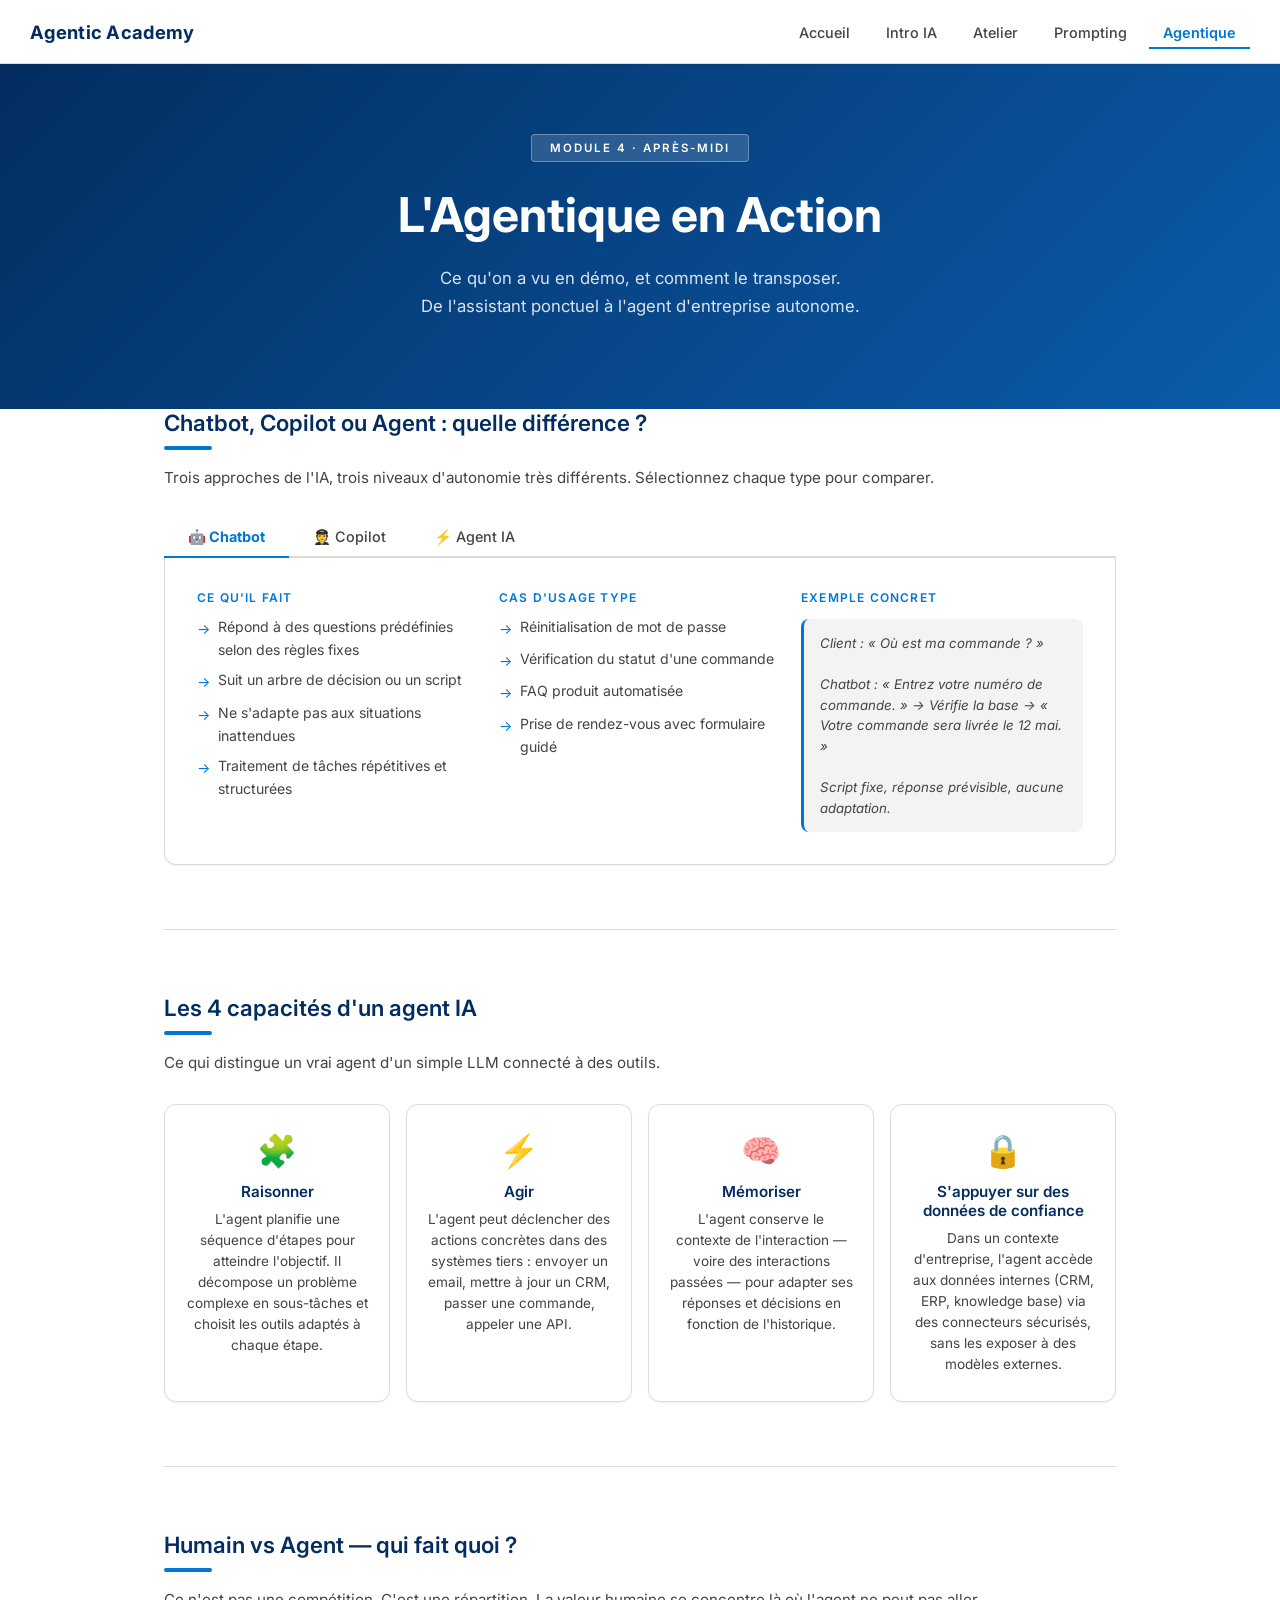
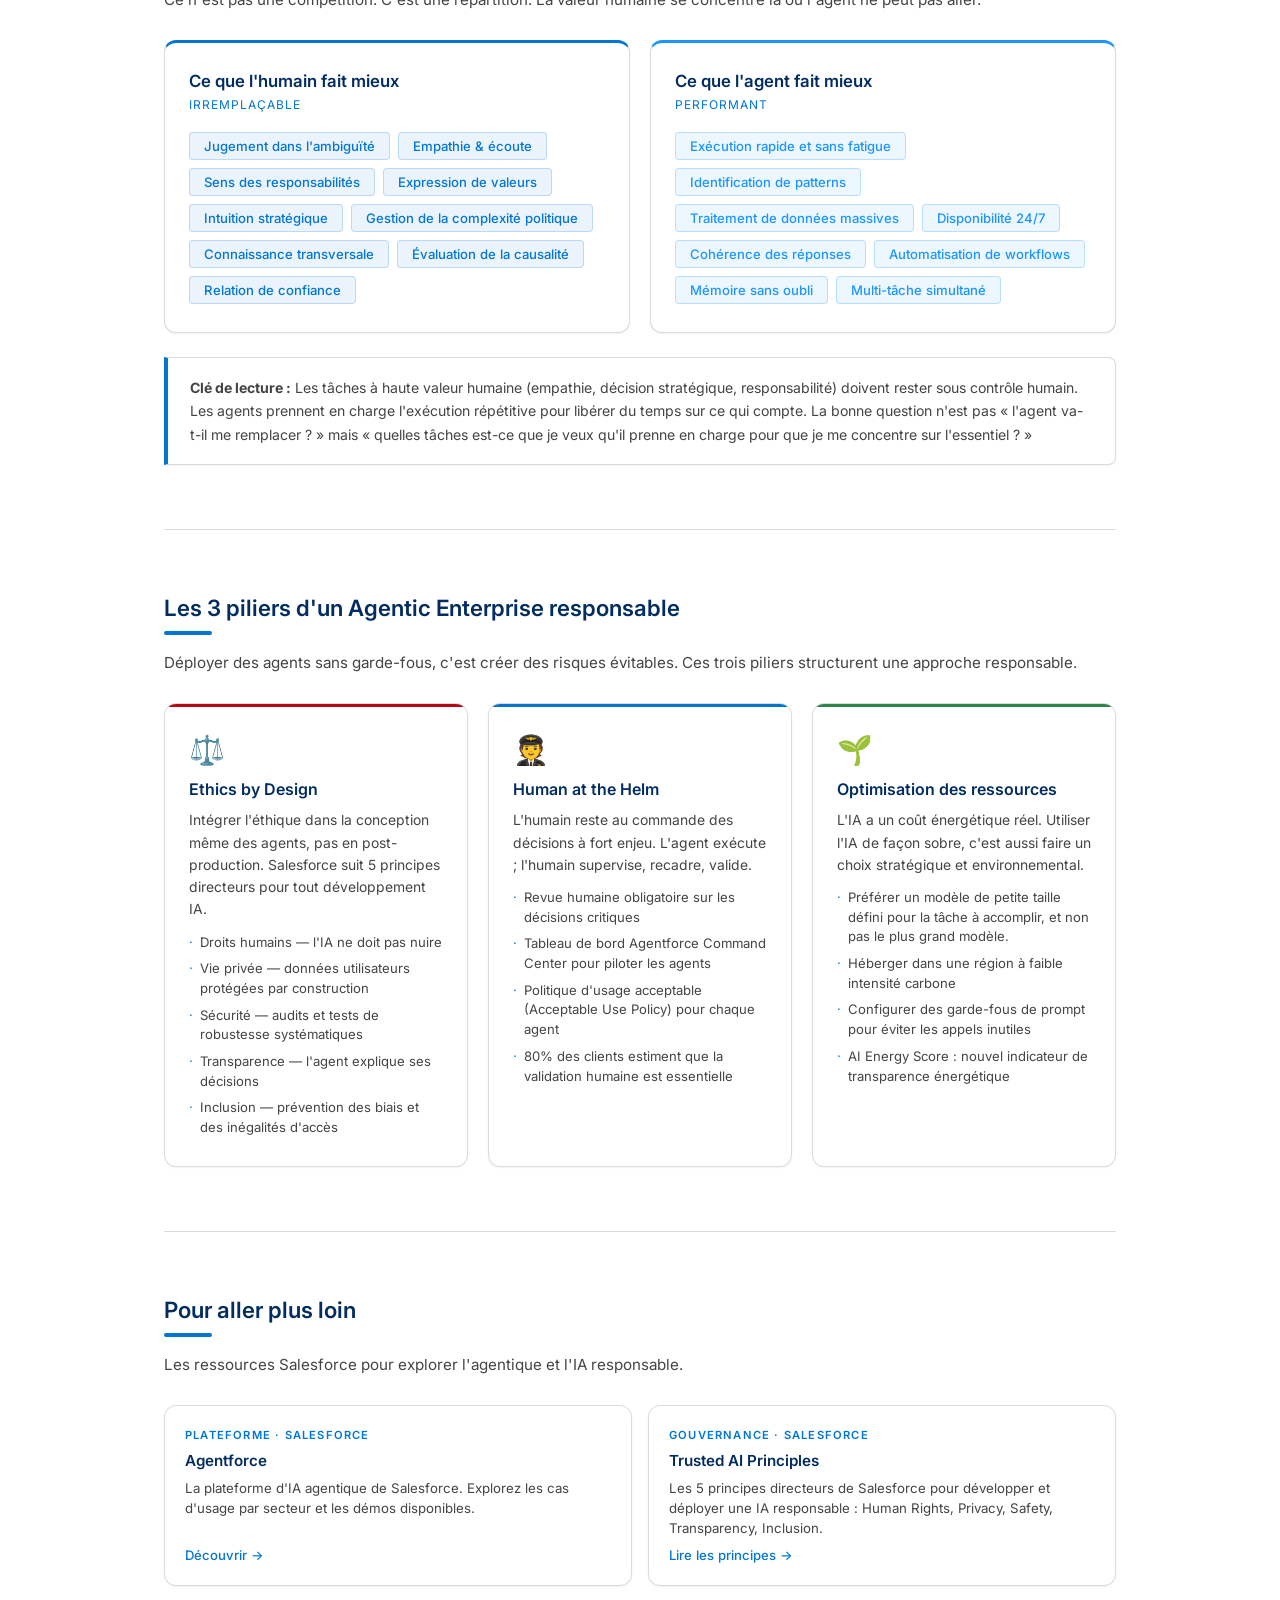
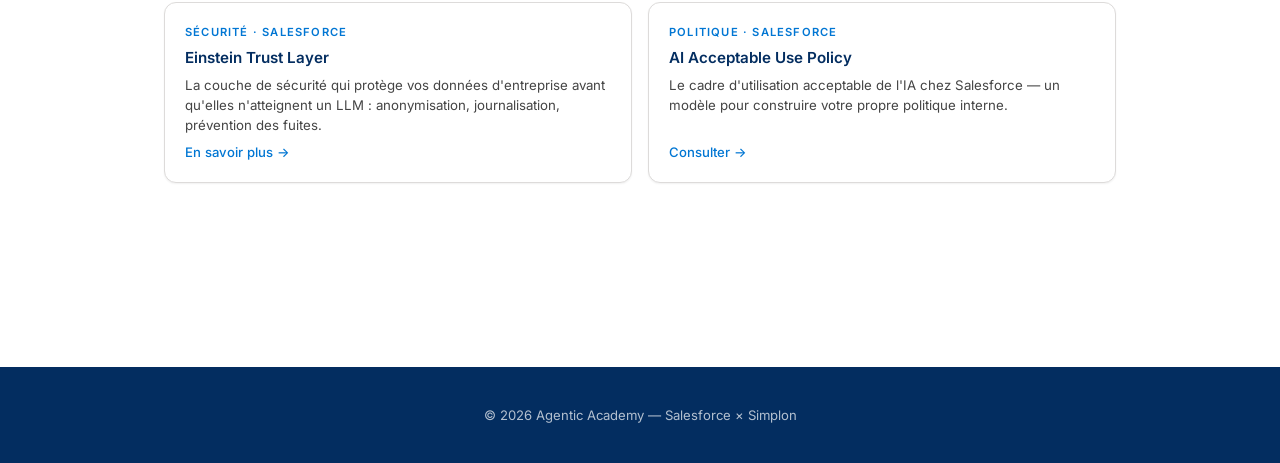
==== commit ec414701: "feat: Salesforce branded UI makeover — full design system - Extract all 6 inline stylesheets into a " ====
--- a/agentique.html
+++ b/agentique.html
@@ -4,407 +4,8 @@
     <meta charset="UTF-8">
     <meta name="viewport" content="width=device-width, initial-scale=1.0">
     <title>Agentic Academy - L'Agentique en Action</title>
-    <link href="https://fonts.googleapis.com/css2?family=Poppins:wght@300;400;500;600;700&display=swap" rel="stylesheet">
-    <style>
-        :root {
-            --bg-gradient: linear-gradient(135deg, #020024 0%, #0030CB 100%);
-            --cta-gradient: linear-gradient(90deg, #0055FF 0%, #00F0FF 100%);
-            --text-main: #FFFFFF;
-            --text-secondary: #E0E0E0;
-            --glass-bg: rgba(255, 255, 255, 0.08);
-            --glass-border: rgba(255, 255, 255, 0.15);
-            --accent-color: #a5b4fc;
-        }
-
-        * { box-sizing: border-box; margin: 0; padding: 0; }
-
-        body {
-            font-family: 'Poppins', sans-serif;
-            background: var(--bg-gradient);
-            background-attachment: fixed;
-            color: var(--text-main);
-            min-height: 100vh;
-        }
-
-        a { text-decoration: none; color: inherit; transition: 0.3s; }
-        ul { list-style: none; }
-
-        /* --- NAVBAR --- */
-        .navbar {
-            background: rgba(0, 8, 20, 0.85);
-            backdrop-filter: blur(12px);
-            -webkit-backdrop-filter: blur(12px);
-            padding: 20px 30px;
-            display: flex;
-            justify-content: space-between;
-            align-items: center;
-            position: sticky;
-            top: 0;
-            z-index: 100;
-            border-bottom: 1px solid var(--glass-border);
-        }
-
-        .logo {
-            font-size: 1.4rem;
-            font-weight: 700;
-            display: flex;
-            align-items: center;
-            gap: 10px;
-        }
-
-        .logo svg { flex-shrink: 0; }
-
-        .logo span {
-            background: linear-gradient(to right, #fff, #a5b4fc);
-            -webkit-background-clip: text;
-            -webkit-text-fill-color: transparent;
-        }
-
-        .nav-links { display: flex; gap: 30px; }
-        .nav-links a { font-size: 0.95rem; font-weight: 400; opacity: 0.7; }
-        .nav-links a:hover { opacity: 1; text-shadow: 0 0 10px rgba(255,255,255,0.5); }
-        .nav-links a.active {
-            opacity: 1; color: #00F0FF; font-weight: 600;
-            text-shadow: 0 0 10px rgba(0, 240, 255, 0.5);
-        }
-
-        .hamburger { display: none; cursor: pointer; font-size: 1.8rem; color: white; }
-
-        /* --- PAGE LAYOUT --- */
-        .page-hero {
-            max-width: 800px;
-            margin: 0 auto;
-            padding: 70px 24px 40px;
-            text-align: center;
-        }
-
-        .badge {
-            display: inline-block;
-            background: var(--glass-bg);
-            border: 1px solid var(--glass-border);
-            padding: 6px 18px;
-            border-radius: 50px;
-            font-size: 0.78rem;
-            font-weight: 500;
-            letter-spacing: 1.5px;
-            text-transform: uppercase;
-            color: var(--accent-color);
-            margin-bottom: 24px;
-        }
-
-        .page-hero h1 {
-            font-size: 2.6rem;
-            font-weight: 700;
-            line-height: 1.2;
-            margin-bottom: 16px;
-            background: linear-gradient(to right, #ffffff, #dbe4ff);
-            -webkit-background-clip: text;
-            -webkit-text-fill-color: transparent;
-        }
-
-        .page-hero .subtitle {
-            font-size: 1.05rem;
-            color: var(--text-secondary);
-            font-weight: 300;
-            line-height: 1.7;
-        }
-
-        .content-wrapper {
-            max-width: 1000px;
-            margin: 0 auto;
-            padding: 0 24px 80px;
-        }
-
-        .section { margin-bottom: 64px; }
-
-        .section-title {
-            font-size: 1.5rem;
-            font-weight: 600;
-            margin-bottom: 8px;
-            background: linear-gradient(to right, #ffffff, #a5b4fc);
-            -webkit-background-clip: text;
-            -webkit-text-fill-color: transparent;
-        }
-
-        .section-lead {
-            font-size: 0.95rem;
-            color: var(--text-secondary);
-            margin-bottom: 28px;
-            line-height: 1.6;
-        }
-
-        .section-divider {
-            border: none;
-            border-top: 1px solid var(--glass-border);
-            margin: 0 0 64px;
-        }
-
-        /* --- TABS COMPARATEUR --- */
-        .tab-bar {
-            display: flex;
-            gap: 8px;
-            margin-bottom: 0;
-            flex-wrap: wrap;
-        }
-
-        .tab-btn {
-            padding: 10px 24px;
-            background: var(--glass-bg);
-            border: 1px solid var(--glass-border);
-            border-bottom: none;
-            border-radius: 10px 10px 0 0;
-            color: var(--text-secondary);
-            font-family: 'Poppins', sans-serif;
-            font-size: 0.9rem;
-            font-weight: 500;
-            cursor: pointer;
-            transition: background 0.2s, color 0.2s;
-        }
-
-        .tab-btn:hover { background: rgba(255,255,255,0.12); color: var(--text-main); }
-
-        .tab-btn.active {
-            background: rgba(255,255,255,0.14);
-            color: #00F0FF;
-            font-weight: 600;
-            border-color: rgba(0, 240, 255, 0.35);
-        }
-
-        .tab-panel {
-            background: var(--glass-bg);
-            border: 1px solid var(--glass-border);
-            border-radius: 0 16px 16px 16px;
-            padding: 32px;
-            display: none;
-        }
-
-        .tab-panel.active { display: block; }
-
-        .comparateur-grid {
-            display: grid;
-            grid-template-columns: repeat(3, 1fr);
-            gap: 20px;
-        }
-
-        .comp-col h4 {
-            font-size: 0.78rem;
-            font-weight: 600;
-            text-transform: uppercase;
-            letter-spacing: 1.2px;
-            color: var(--accent-color);
-            margin-bottom: 10px;
-        }
-
-        .comp-col p, .comp-col ul li {
-            font-size: 0.88rem;
-            color: var(--text-secondary);
-            line-height: 1.65;
-        }
-
-        .comp-col ul { display: flex; flex-direction: column; gap: 7px; }
-        .comp-col ul li { display: flex; gap: 8px; align-items: flex-start; }
-        .comp-col ul li::before { content: '→'; color: #00F0FF; flex-shrink: 0; margin-top: 2px; }
-
-        .comp-col .example-box {
-            margin-top: 14px;
-            background: rgba(255,255,255,0.05);
-            border-radius: 10px;
-            padding: 14px 16px;
-            font-size: 0.83rem;
-            color: #a5b4fc;
-            font-style: italic;
-            line-height: 1.55;
-        }
-
-        /* --- CAPACITY CARDS --- */
-        .cap-grid {
-            display: grid;
-            grid-template-columns: repeat(4, 1fr);
-            gap: 16px;
-        }
-
-        .cap-card {
-            background: var(--glass-bg);
-            border: 1px solid var(--glass-border);
-            border-radius: 16px;
-            padding: 26px 20px;
-            text-align: center;
-        }
-
-        .cap-card .cap-icon { font-size: 2rem; margin-bottom: 12px; }
-        .cap-card h3 { font-size: 1rem; font-weight: 600; margin-bottom: 8px; }
-        .cap-card p { font-size: 0.85rem; color: var(--text-secondary); line-height: 1.55; }
-
-        /* --- HUMAIN VS AGENT --- */
-        .hva-grid {
-            display: grid;
-            grid-template-columns: 1fr 1fr;
-            gap: 20px;
-        }
-
-        .hva-col {
-            background: var(--glass-bg);
-            border: 1px solid var(--glass-border);
-            border-radius: 16px;
-            padding: 28px 24px;
-        }
-
-        .hva-col.human { border-top: 3px solid #a5b4fc; }
-        .hva-col.agent { border-top: 3px solid #00F0FF; }
-
-        .hva-col h3 { font-size: 1.05rem; font-weight: 600; margin-bottom: 6px; }
-        .hva-col .hva-sub {
-            font-size: 0.78rem;
-            text-transform: uppercase;
-            letter-spacing: 1px;
-            color: var(--accent-color);
-            margin-bottom: 20px;
-        }
-
-        .hva-tag-list {
-            display: flex;
-            flex-wrap: wrap;
-            gap: 8px;
-        }
-
-        .hva-tag {
-            padding: 6px 14px;
-            border-radius: 50px;
-            font-size: 0.82rem;
-            font-weight: 500;
-        }
-
-        .hva-col.human .hva-tag {
-            background: rgba(165,180,252,0.12);
-            border: 1px solid rgba(165,180,252,0.3);
-            color: #c7d2fe;
-        }
-
-        .hva-col.agent .hva-tag {
-            background: rgba(0,240,255,0.08);
-            border: 1px solid rgba(0,240,255,0.25);
-            color: #67e8f9;
-        }
-
-        .hva-note {
-            margin-top: 24px;
-            background: var(--glass-bg);
-            border: 1px solid var(--glass-border);
-            border-left: 4px solid #00F0FF;
-            border-radius: 0 12px 12px 0;
-            padding: 18px 22px;
-            font-size: 0.88rem;
-            color: var(--text-secondary);
-            line-height: 1.65;
-        }
-
-        /* --- 3 PILLARS --- */
-        .pillar-grid {
-            display: grid;
-            grid-template-columns: repeat(3, 1fr);
-            gap: 20px;
-        }
-
-        .pillar-card {
-            background: var(--glass-bg);
-            border: 1px solid var(--glass-border);
-            border-radius: 16px;
-            padding: 28px 24px;
-            position: relative;
-            overflow: hidden;
-        }
-
-        .pillar-card::before {
-            content: '';
-            position: absolute;
-            top: 0; left: 0; right: 0;
-            height: 3px;
-        }
-
-        .pillar-card.ethics::before   { background: linear-gradient(90deg, #f472b6, #e879f9); }
-        .pillar-card.human::before    { background: linear-gradient(90deg, #a5b4fc, #818cf8); }
-        .pillar-card.resource::before { background: linear-gradient(90deg, #4ade80, #22d3ee); }
-
-        .pillar-card .pillar-icon { font-size: 1.8rem; margin-bottom: 12px; }
-        .pillar-card h3 { font-size: 1rem; font-weight: 600; margin-bottom: 10px; }
-        .pillar-card p  { font-size: 0.87rem; color: var(--text-secondary); line-height: 1.6; margin-bottom: 12px; }
-
-        .pillar-card .pillar-points {
-            display: flex;
-            flex-direction: column;
-            gap: 7px;
-        }
-
-        .pillar-card .pillar-points li {
-            font-size: 0.82rem;
-            color: var(--text-secondary);
-            display: flex;
-            gap: 7px;
-            align-items: flex-start;
-            line-height: 1.5;
-        }
-
-        .pillar-card .pillar-points li::before { content: '·'; color: var(--accent-color); flex-shrink: 0; }
-
-        /* --- RESOURCES --- */
-        .resource-grid {
-            display: grid;
-            grid-template-columns: repeat(2, 1fr);
-            gap: 16px;
-        }
-
-        .resource-card {
-            background: var(--glass-bg);
-            border: 1px solid var(--glass-border);
-            border-radius: 14px;
-            padding: 22px 20px;
-            display: flex;
-            flex-direction: column;
-            gap: 7px;
-            transition: border-color 0.3s, transform 0.3s;
-        }
-
-        .resource-card:hover { border-color: rgba(0,240,255,0.4); transform: translateY(-3px); }
-
-        .resource-card .res-label {
-            font-size: 0.72rem;
-            text-transform: uppercase;
-            letter-spacing: 1.2px;
-            color: var(--accent-color);
-            font-weight: 600;
-        }
-
-        .resource-card h4 { font-size: 0.95rem; font-weight: 600; line-height: 1.4; }
-        .resource-card p  { font-size: 0.83rem; color: var(--text-secondary); line-height: 1.5; flex: 1; }
-        .resource-card .res-link { font-size: 0.82rem; color: #00F0FF; font-weight: 500; }
-        .resource-card .res-link:hover { text-decoration: underline; }
-
-        /* --- FOOTER --- */
-        footer {
-            text-align: center;
-            padding: 30px;
-            color: rgba(255,255,255,0.3);
-            font-size: 0.85rem;
-            border-top: 1px solid var(--glass-border);
-        }
-
-        /* --- MOBILE --- */
-        @media (max-width: 768px) {
-            .hamburger { display: block; }
-            .nav-links {
-                display: none; flex-direction: column;
-                position: absolute; top: 70px; left: 0; right: 0;
-                background: rgba(0, 8, 20, 0.97);
-                padding: 20px 30px; gap: 15px;
-                border-bottom: 1px solid var(--glass-border);
-            }
-            .nav-links.active { display: flex; }
-            .page-hero h1 { font-size: 2rem; }
-            .comparateur-grid, .cap-grid, .pillar-grid { grid-template-columns: 1fr; }
-            .hva-grid, .resource-grid { grid-template-columns: 1fr; }
-            .tab-panel { border-radius: 0 0 16px 16px; }
-        }
-    </style>
+    <link href="https://fonts.googleapis.com/css2?family=Inter:wght@300;400;500;600;700&display=swap" rel="stylesheet">
+    <link rel="stylesheet" href="assets/styles.css">
 </head>
 <body>
 
@@ -657,7 +258,7 @@
         <section class="section">
             <h2 class="section-title">Pour aller plus loin</h2>
             <p class="section-lead">Les ressources Salesforce pour explorer l'agentique et l'IA responsable.</p>
-            <div class="resource-grid">
+            <div class="resource-grid grid-2col">
                 <a class="resource-card" href="https://www.salesforce.com/agentforce/" target="_blank" rel="noopener">
                     <span class="res-label">Plateforme · Salesforce</span>
                     <h4>Agentforce</h4>
--- a/assets/styles.css
+++ b/assets/styles.css
@@ -0,0 +1,1831 @@
+/* ================================================================
+   AGENTIC ACADEMY — SALESFORCE DESIGN SYSTEM
+   Consolidated shared stylesheet for all 6 pages.
+   ================================================================ */
+
+/* ── DESIGN TOKENS ───────────────────────────────────────────── */
+:root {
+    /* Brand */
+    --sf-navy:       #032D60;
+    --sf-blue:       #0176D3;
+    --sf-blue-hover: #014486;
+    --sf-sky:        #1B96FF;
+    --sf-cloud:      #00A1E0;
+
+    /* Neutrals */
+    --text-primary:   #181818;
+    --text-secondary: #444444;
+    --text-muted:     #706E6B;
+    --text-on-dark:   #FFFFFF;
+
+    --surface:        #FFFFFF;
+    --surface-alt:    #F3F3F3;
+    --border:         #DDDBDA;
+    --border-strong:  #AEACAB;
+
+    /* Semantic */
+    --success:  #2E844A;
+    --warning:  #FE9339;
+    --error:    #BA0517;
+
+    /* Elevation */
+    --shadow-sm: 0 1px 2px rgba(0,0,0,0.06);
+    --shadow-md: 0 2px 8px rgba(0,0,0,0.10), 0 1px 2px rgba(0,0,0,0.05);
+    --shadow-lg: 0 8px 24px rgba(0,0,0,0.12);
+
+    /* Radii */
+    --radius-sm: 4px;
+    --radius-md: 8px;
+    --radius-lg: 12px;
+
+    /* Typography */
+    --font-sans: "Inter", "Salesforce Sans", -apple-system, BlinkMacSystemFont,
+                 "Segoe UI", Roboto, sans-serif;
+
+    /* Hero gradient */
+    --hero-gradient: linear-gradient(135deg, #032D60 0%, #0B5CAB 100%);
+
+    /* Legacy aliases (used by page-specific JS inline styles still referencing old vars) */
+    --accent-color: var(--sf-sky);
+}
+
+/* ── BASE RESET ──────────────────────────────────────────────── */
+*, *::before, *::after {
+    box-sizing: border-box;
+    margin: 0;
+    padding: 0;
+}
+
+body {
+    font-family: var(--font-sans);
+    background: var(--surface);
+    color: var(--text-primary);
+    min-height: 100vh;
+    overflow-x: hidden;
+    -webkit-font-smoothing: antialiased;
+}
+
+a { text-decoration: none; color: inherit; transition: color 0.2s; }
+ul { list-style: none; }
+
+/* ── NAVBAR ──────────────────────────────────────────────────── */
+.navbar {
+    background: var(--surface);
+    border-bottom: 1px solid var(--border);
+    padding: 0 30px;
+    height: 64px;
+    display: flex;
+    justify-content: space-between;
+    align-items: center;
+    position: sticky;
+    top: 0;
+    z-index: 100;
+    box-shadow: var(--shadow-sm);
+}
+
+.logo {
+    font-size: 1.15rem;
+    font-weight: 700;
+    letter-spacing: 0.3px;
+    color: var(--sf-navy);
+    display: flex;
+    align-items: center;
+    gap: 10px;
+}
+
+.logo svg { flex-shrink: 0; }
+
+.logo span {
+    color: var(--sf-navy);
+    /* Remove gradient text clip */
+    background: none;
+    -webkit-background-clip: unset;
+    -webkit-text-fill-color: var(--sf-navy);
+}
+
+.nav-links { display: flex; gap: 8px; }
+
+.nav-links a {
+    font-size: 0.9rem;
+    font-weight: 500;
+    color: var(--text-secondary);
+    padding: 6px 14px;
+    border-radius: var(--radius-sm);
+    transition: color 0.2s, background 0.2s;
+}
+
+.nav-links a:hover {
+    color: var(--sf-blue);
+    background: rgba(1, 118, 211, 0.06);
+}
+
+.nav-links a.active {
+    color: var(--sf-blue);
+    font-weight: 600;
+    border-bottom: 2px solid var(--sf-blue);
+    border-radius: 0;
+}
+
+.hamburger {
+    display: none;
+    cursor: pointer;
+    font-size: 1.6rem;
+    color: var(--sf-navy);
+    background: none;
+    border: none;
+}
+
+/* ── HERO SECTION (home.html full-bleed) ─────────────────────── */
+.hero {
+    background: var(--hero-gradient);
+    min-height: 80vh;
+    display: flex;
+    flex-direction: column;
+    justify-content: center;
+    align-items: center;
+    text-align: center;
+    padding: 60px 20px 50px;
+    position: relative;
+    overflow: hidden;
+}
+
+.hero > * {
+    position: relative;
+    z-index: 1;
+}
+
+.hero::after {
+    content: '';
+    position: absolute;
+    inset: 0;
+    background: url("data:image/svg+xml,%3Csvg width='800' height='200' viewBox='0 0 800 200' xmlns='http://www.w3.org/2000/svg'%3E%3Cellipse cx='400' cy='250' rx='500' ry='200' fill='rgba(27,150,255,0.07)'/%3E%3C/svg%3E") no-repeat bottom center;
+    background-size: cover;
+    pointer-events: none;
+}
+
+/* ── PAGE HERO (module pages) ────────────────────────────────── */
+.page-hero,
+.page-header {
+    background: var(--hero-gradient);
+    padding: 70px 24px 56px;
+    text-align: center;
+    position: relative;
+    overflow: hidden;
+}
+
+.page-hero > *,
+.page-header > * {
+    position: relative;
+    z-index: 1;
+}
+
+/* Inner centering wrapper for page-hero text */
+.page-hero-inner {
+    max-width: 800px;
+    margin: 0 auto;
+}
+
+/* ── BADGE ───────────────────────────────────────────────────── */
+.badge {
+    display: inline-block;
+    background: rgba(255, 255, 255, 0.15);
+    border: 1px solid rgba(255, 255, 255, 0.3);
+    color: #fff;
+    padding: 6px 18px;
+    border-radius: var(--radius-sm);
+    font-size: 0.72rem;
+    font-weight: 600;
+    text-transform: uppercase;
+    letter-spacing: 2px;
+    margin-bottom: 24px;
+    backdrop-filter: none;
+}
+
+/* ── HEADINGS ────────────────────────────────────────────────── */
+
+/* H1 inside hero (dark bg) → white */
+.hero h1,
+.page-hero h1,
+.page-header h1 {
+    font-size: 3rem;
+    line-height: 1.2;
+    margin-bottom: 20px;
+    font-weight: 700;
+    color: #FFFFFF;
+    background: none;
+    -webkit-background-clip: unset;
+    -webkit-text-fill-color: #FFFFFF;
+}
+
+/* home.html hero h1 is slightly bigger */
+.hero h1 {
+    font-size: 3.5rem;
+    line-height: 1.3;
+    margin-bottom: 28px;
+}
+
+/* H1 on light pages (not inside a hero) */
+h1 {
+    color: var(--sf-navy);
+    background: none;
+    -webkit-background-clip: unset;
+    -webkit-text-fill-color: var(--sf-navy);
+}
+
+.subtitle,
+p.subtitle {
+    font-size: 1.05rem;
+    color: rgba(255, 255, 255, 0.85);
+    max-width: 640px;
+    margin: 0 auto 32px;
+    font-weight: 400;
+    line-height: 1.7;
+}
+
+.hero-meta {
+    font-size: 0.88rem;
+    color: rgba(255, 255, 255, 0.55);
+    margin-bottom: 40px;
+    letter-spacing: 0.5px;
+}
+
+/* ── BUTTONS ─────────────────────────────────────────────────── */
+.btn-primary,
+.cta-button,
+.copy-btn {
+    display: inline-flex;
+    align-items: center;
+    gap: 8px;
+    background: var(--sf-blue);
+    color: #fff;
+    border: none;
+    padding: 12px 28px;
+    border-radius: var(--radius-md);
+    font-family: var(--font-sans);
+    font-weight: 600;
+    font-size: 0.95rem;
+    cursor: pointer;
+    transition: background 0.2s, box-shadow 0.2s, transform 0.15s;
+    box-shadow: var(--shadow-sm);
+    white-space: nowrap;
+}
+
+.btn-primary:hover,
+.cta-button:hover,
+.copy-btn:hover {
+    background: var(--sf-blue-hover);
+    box-shadow: var(--shadow-md);
+    transform: translateY(-1px);
+}
+
+.btn-primary:active,
+.cta-button:active,
+.copy-btn:active {
+    transform: translateY(0);
+}
+
+.btn-ghost {
+    display: inline-flex;
+    align-items: center;
+    gap: 8px;
+    background: #fff;
+    color: var(--sf-blue);
+    border: 1px solid var(--sf-blue);
+    padding: 12px 28px;
+    border-radius: var(--radius-md);
+    font-family: var(--font-sans);
+    font-weight: 600;
+    font-size: 0.95rem;
+    cursor: pointer;
+    transition: background 0.2s, box-shadow 0.2s, transform 0.15s;
+}
+
+.btn-ghost:hover {
+    background: rgba(1, 118, 211, 0.06);
+    box-shadow: var(--shadow-md);
+    transform: translateY(-1px);
+}
+
+.hero-actions {
+    display: flex;
+    gap: 16px;
+    flex-wrap: wrap;
+    justify-content: center;
+}
+
+/* ── SECTION WRAPPERS ────────────────────────────────────────── */
+/* index.html: full-page section container */
+.section {
+    max-width: 960px;
+    margin: 0 auto;
+    padding: 80px 20px;
+}
+
+/* module pages: inner section within content-wrapper */
+.content-wrapper .section,
+.shell .section {
+    max-width: none;
+    margin: 0 0 64px;
+    padding: 0;
+}
+
+.planning-section {
+    max-width: 1000px;
+    margin: 0 auto;
+    padding: 80px 20px;
+}
+
+.content-wrapper {
+    max-width: 1000px;
+    margin: 0 auto;
+    padding: 0 24px 80px;
+}
+
+.shell {
+    max-width: 1000px;
+    margin: 0 auto;
+    padding: 40px 20px 80px;
+}
+
+/* ── SECTION TITLES ──────────────────────────────────────────── */
+.section-title {
+    font-size: 1.75rem;
+    font-weight: 700;
+    color: var(--sf-navy);
+    margin-bottom: 16px;
+    background: none;
+    -webkit-background-clip: unset;
+    -webkit-text-fill-color: var(--sf-navy);
+    text-align: center;
+    position: relative;
+    display: inline-block;
+    left: 50%;
+    transform: translateX(-50%);
+}
+
+/* home.html section-title underline bar */
+.section-title::after {
+    content: '';
+    display: block;
+    width: 48px;
+    height: 4px;
+    background: var(--sf-blue);
+    border-radius: 2px;
+    margin: 12px auto 0;
+    box-shadow: none;
+}
+
+/* Module pages: left-aligned smaller section title */
+.content-wrapper .section-title,
+.shell .section-title {
+    font-size: 1.4rem;
+    font-weight: 600;
+    text-align: left;
+    left: unset;
+    transform: none;
+    display: block;
+}
+
+.content-wrapper .section-title::after,
+.shell .section-title::after {
+    margin: 10px 0 0;
+}
+
+.section-lead {
+    font-size: 0.95rem;
+    color: var(--text-secondary);
+    margin-bottom: 28px;
+    line-height: 1.6;
+}
+
+.section-subtitle {
+    text-align: center;
+    font-size: 0.95rem;
+    color: var(--text-muted);
+    margin-bottom: 40px;
+}
+
+.section-label {
+    font-size: 1.1rem;
+    font-weight: 600;
+    color: var(--sf-navy);
+    margin-bottom: 20px;
+    display: flex;
+    align-items: center;
+    gap: 10px;
+}
+
+/* ── SECTION DIVIDER ─────────────────────────────────────────── */
+.section-divider {
+    border: none;
+    border-top: 1px solid var(--border);
+    margin: 0 0 64px;
+    box-shadow: none;
+}
+
+/* When used standalone (index.html) */
+div.section-divider {
+    width: 48px;
+    height: 4px;
+    background: var(--sf-blue);
+    border: none;
+    border-radius: 2px;
+    margin: 12px auto 40px;
+}
+
+/* ── GRIDS ───────────────────────────────────────────────────── */
+.cards-grid {
+    display: grid;
+    grid-template-columns: repeat(auto-fit, minmax(280px, 1fr));
+    gap: 20px;
+}
+
+.grid-2 {
+    display: grid;
+    grid-template-columns: 1fr 1fr;
+    gap: 20px;
+}
+
+.grid-3 {
+    display: grid;
+    grid-template-columns: repeat(3, 1fr);
+    gap: 20px;
+}
+
+.grid-4 {
+    display: grid;
+    grid-template-columns: repeat(4, 1fr);
+    gap: 16px;
+}
+
+/* ── CARD BASE ───────────────────────────────────────────────── */
+/* Shared opaque-white card style */
+.schedule-card,
+.programme-card,
+.glass-card,
+.wave-card,
+.contrast-col,
+.scenario-card,
+.principle-card,
+.race-card,
+.race-builder,
+.prompt-box,
+.usecase-card,
+.reflex-item,
+.tool-card,
+.cap-card,
+.hva-col,
+.pillar-card,
+.resource-card,
+.study-card,
+.ethic-card,
+.glossaire-item,
+.tab-panel,
+.registration-section,
+.hva-note,
+.back-example {
+    background: var(--surface);
+    border: 1px solid var(--border);
+    border-radius: var(--radius-lg);
+    box-shadow: var(--shadow-sm);
+}
+
+/* ── SCHEDULE CARDS (home.html) ──────────────────────────────── */
+.session-block { margin-bottom: 50px; }
+
+.session-header {
+    display: flex;
+    align-items: center;
+    gap: 15px;
+    margin-bottom: 25px;
+    color: var(--sf-navy);
+}
+
+.session-header h3 {
+    font-size: 1.4rem;
+    font-weight: 600;
+    color: var(--sf-navy);
+}
+
+.session-icon { font-size: 1.5rem; }
+
+.schedule-card {
+    padding: 24px;
+    transition: box-shadow 0.2s, transform 0.2s;
+    cursor: pointer;
+    display: flex;
+    flex-direction: column;
+    height: 100%;
+    position: relative;
+    overflow: hidden;
+}
+
+.schedule-card:hover {
+    transform: translateY(-2px);
+    box-shadow: var(--shadow-md);
+    border-color: var(--sf-blue);
+}
+
+.card-time {
+    font-size: 0.78rem;
+    font-weight: 600;
+    color: #fff;
+    margin-bottom: 12px;
+    display: inline-block;
+    background: var(--sf-blue);
+    padding: 3px 10px;
+    border-radius: var(--radius-sm);
+    width: fit-content;
+}
+
+.schedule-card h4 {
+    font-size: 1.1rem;
+    font-weight: 600;
+    margin-bottom: 10px;
+    color: var(--sf-navy);
+}
+
+.schedule-card p {
+    font-size: 0.9rem;
+    color: var(--text-secondary);
+    margin-bottom: 20px;
+    flex-grow: 1;
+    line-height: 1.55;
+}
+
+.card-link {
+    font-size: 0.88rem;
+    font-weight: 600;
+    color: var(--sf-blue);
+    display: flex;
+    align-items: center;
+    gap: 5px;
+}
+
+.schedule-card:hover .card-link { text-decoration: underline; }
+
+/* ── SURVEY CTA (home.html) ──────────────────────────────────── */
+.survey-cta {
+    display: flex;
+    justify-content: center;
+    margin: 10px 0 40px;
+}
+
+.survey-cta a {
+    background: var(--surface);
+    color: var(--sf-blue);
+    border: 1px solid var(--sf-blue);
+    padding: 12px 36px;
+    border-radius: var(--radius-md);
+    font-weight: 600;
+    font-size: 0.95rem;
+    transition: background 0.2s, box-shadow 0.2s, transform 0.15s;
+    box-shadow: var(--shadow-sm);
+}
+
+.survey-cta a:hover {
+    background: rgba(1, 118, 211, 0.06);
+    box-shadow: var(--shadow-md);
+    transform: translateY(-1px);
+}
+
+/* ── PARTNERS LOCKUP (home.html) ─────────────────────────────── */
+.partners-lockup {
+    display: flex;
+    flex-direction: column;
+    align-items: center;
+    gap: 16px;
+    margin-bottom: 40px;
+}
+
+.partners-label {
+    font-size: 0.68rem;
+    font-weight: 600;
+    letter-spacing: 2px;
+    text-transform: uppercase;
+    color: rgba(255, 255, 255, 0.55);
+}
+
+.partners-logos {
+    display: flex;
+    align-items: center;
+    gap: 20px;
+}
+
+.partner-logo-wrap {
+    background: var(--surface);
+    border: 1px solid var(--border);
+    border-radius: var(--radius-lg);
+    padding: 12px 24px;
+    width: 200px;
+    display: flex;
+    align-items: center;
+    justify-content: center;
+    box-shadow: var(--shadow-md);
+    backdrop-filter: none;
+}
+
+.partner-logo {
+    height: 48px;
+    width: auto;
+    opacity: 1;
+}
+
+/* ── PROGRAMME CARDS (index.html) ────────────────────────────── */
+.programme-grid {
+    display: grid;
+    grid-template-columns: repeat(auto-fit, minmax(200px, 1fr));
+    gap: 20px;
+}
+
+.programme-card {
+    padding: 28px 24px;
+    display: flex;
+    flex-direction: column;
+    gap: 10px;
+    transition: box-shadow 0.2s, transform 0.2s;
+}
+
+.programme-card:hover {
+    transform: translateY(-2px);
+    box-shadow: var(--shadow-md);
+    border-color: var(--sf-blue);
+}
+
+.card-slot {
+    font-size: 0.75rem;
+    font-weight: 600;
+    color: #fff;
+    display: inline-block;
+    background: var(--sf-blue);
+    padding: 3px 10px;
+    border-radius: var(--radius-sm);
+    width: fit-content;
+}
+
+.programme-card h3 {
+    font-size: 0.95rem;
+    font-weight: 600;
+    color: var(--sf-navy);
+    line-height: 1.4;
+}
+
+.programme-card p {
+    font-size: 0.85rem;
+    color: var(--text-secondary);
+    line-height: 1.5;
+}
+
+/* ── REGISTRATION SECTION (index.html) ───────────────────────── */
+.registration-section {
+    padding: 48px 40px;
+    max-width: 760px;
+    margin: 0 auto;
+    border-top: 4px solid var(--sf-blue);
+    border-radius: var(--radius-lg);
+    box-shadow: var(--shadow-lg);
+}
+
+.registration-section h2 {
+    text-align: center;
+    font-size: 1.6rem;
+    font-weight: 700;
+    color: var(--sf-navy);
+    margin-bottom: 8px;
+    background: none;
+    -webkit-background-clip: unset;
+    -webkit-text-fill-color: var(--sf-navy);
+}
+
+.registration-section .section-divider {
+    margin-bottom: 36px;
+}
+
+.form-wrapper {
+    display: flex;
+    justify-content: center;
+    border-radius: var(--radius-md);
+    overflow: hidden;
+}
+
+.form-wrapper iframe {
+    width: 100%;
+    min-height: 820px;
+    border: none;
+    border-radius: var(--radius-md);
+    background: transparent;
+}
+
+/* ── GLASS CARD (module1) ────────────────────────────────────── */
+.glass-card { padding: 28px; }
+
+/* ── WAVE CARDS (module1) ────────────────────────────────────── */
+.wave-card {
+    padding: 28px 24px;
+    position: relative;
+    overflow: hidden;
+}
+
+.wave-card::before {
+    content: '';
+    position: absolute;
+    top: 0; left: 0; right: 0;
+    height: 3px;
+}
+
+.wave-card.wave-1::before { background: var(--sf-blue); }
+.wave-card.wave-2::before { background: var(--sf-sky); }
+.wave-card.wave-3::before { background: var(--sf-cloud); }
+
+.wave-num {
+    font-size: 0.72rem;
+    font-weight: 600;
+    text-transform: uppercase;
+    letter-spacing: 1.5px;
+    color: var(--sf-blue);
+    margin-bottom: 10px;
+}
+
+.wave-card h3 {
+    font-size: 1.1rem;
+    font-weight: 600;
+    margin-bottom: 10px;
+    color: var(--sf-navy);
+}
+
+.wave-card p {
+    font-size: 0.9rem;
+    color: var(--text-secondary);
+    line-height: 1.6;
+}
+
+.wave-card .example {
+    margin-top: 14px;
+    padding: 10px 14px;
+    background: var(--surface-alt);
+    border-radius: var(--radius-sm);
+    font-size: 0.82rem;
+    color: var(--text-secondary);
+    font-style: italic;
+    border-left: 3px solid var(--sf-blue);
+}
+
+/* ── CONTRAST TABLE (module1) ────────────────────────────────── */
+.contrast-grid {
+    display: grid;
+    grid-template-columns: 1fr 1fr;
+    gap: 20px;
+}
+
+.contrast-col { padding: 28px 24px; }
+
+.contrast-col h3 {
+    font-size: 1.05rem;
+    font-weight: 600;
+    margin-bottom: 6px;
+    color: var(--sf-navy);
+}
+
+.contrast-col .col-sub {
+    font-size: 0.78rem;
+    color: var(--sf-blue);
+    text-transform: uppercase;
+    letter-spacing: 1px;
+    margin-bottom: 18px;
+}
+
+.contrast-col ul {
+    display: flex;
+    flex-direction: column;
+    gap: 10px;
+}
+
+.contrast-col ul li {
+    font-size: 0.9rem;
+    color: var(--text-secondary);
+    display: flex;
+    align-items: flex-start;
+    gap: 8px;
+    line-height: 1.5;
+}
+
+.contrast-col ul li::before {
+    content: '→';
+    color: var(--sf-blue);
+    flex-shrink: 0;
+    margin-top: 1px;
+}
+
+/* ── QUOTE BLOCK (module1) ───────────────────────────────────── */
+.quote-block {
+    background: var(--surface);
+    border: 1px solid var(--border);
+    border-left: 4px solid var(--sf-blue);
+    border-radius: 0 var(--radius-lg) var(--radius-lg) 0;
+    padding: 28px 32px;
+    margin-bottom: 20px;
+    box-shadow: var(--shadow-sm);
+}
+
+.quote-block blockquote {
+    font-size: 1.15rem;
+    font-weight: 500;
+    font-style: italic;
+    line-height: 1.65;
+    margin-bottom: 10px;
+    color: var(--sf-navy);
+}
+
+.quote-block cite {
+    font-size: 0.85rem;
+    color: var(--text-muted);
+}
+
+/* ── STUDY CARDS (module1) ───────────────────────────────────── */
+.study-card {
+    padding: 24px;
+    display: flex;
+    gap: 20px;
+    align-items: flex-start;
+    color: inherit;
+    transition: border-color 0.2s, transform 0.2s;
+}
+
+.study-card:hover {
+    border-color: var(--sf-blue);
+    transform: translateY(-2px);
+    box-shadow: var(--shadow-md);
+}
+
+.study-icon { font-size: 2rem; flex-shrink: 0; }
+
+.study-card h4 {
+    font-size: 1rem;
+    font-weight: 600;
+    margin-bottom: 8px;
+    color: var(--sf-navy);
+}
+
+.study-card p { font-size: 0.9rem; color: var(--text-secondary); line-height: 1.6; }
+
+/* ── ETHICS CARDS (module1) ──────────────────────────────────── */
+.ethic-card { padding: 22px 18px; }
+
+.ethic-card .ethic-icon { font-size: 1.6rem; margin-bottom: 10px; }
+
+.ethic-card h4 {
+    font-size: 0.95rem;
+    font-weight: 600;
+    margin-bottom: 8px;
+    color: var(--sf-navy);
+}
+
+.ethic-card p { font-size: 0.85rem; color: var(--text-secondary); line-height: 1.55; }
+
+/* ── GLOSSAIRE / ACCORDION (module1) ─────────────────────────── */
+.glossaire-list { display: flex; flex-direction: column; gap: 6px; }
+
+.glossaire-item { overflow: hidden; }
+
+.glossaire-trigger {
+    width: 100%;
+    background: none;
+    border: none;
+    color: var(--text-primary);
+    font-family: var(--font-sans);
+    font-size: 0.95rem;
+    font-weight: 500;
+    text-align: left;
+    padding: 16px 20px;
+    cursor: pointer;
+    display: flex;
+    justify-content: space-between;
+    align-items: center;
+    gap: 12px;
+    transition: background 0.15s;
+}
+
+.glossaire-trigger:hover { background: var(--surface-alt); }
+
+.glossaire-trigger .term-label {
+    display: flex;
+    align-items: center;
+    gap: 10px;
+}
+
+.glossaire-trigger .term-badge {
+    font-size: 0.68rem;
+    font-weight: 600;
+    text-transform: uppercase;
+    letter-spacing: 1px;
+    color: var(--sf-blue);
+    background: rgba(1, 118, 211, 0.08);
+    border: 1px solid rgba(1, 118, 211, 0.2);
+    padding: 2px 8px;
+    border-radius: var(--radius-sm);
+}
+
+.glossaire-trigger .chevron {
+    font-size: 0.85rem;
+    transition: transform 0.25s;
+    color: var(--text-muted);
+    flex-shrink: 0;
+}
+
+.glossaire-trigger[aria-expanded="true"] .chevron { transform: rotate(180deg); }
+
+.glossaire-body {
+    display: none;
+    padding: 0 20px 18px;
+    font-size: 0.9rem;
+    color: var(--text-secondary);
+    line-height: 1.65;
+    border-top: 1px solid var(--border);
+    padding-top: 14px;
+}
+
+.glossaire-body.open { display: block; }
+
+/* ── RESOURCE CARDS ──────────────────────────────────────────── */
+.resource-grid {
+    display: grid;
+    grid-template-columns: repeat(3, 1fr);
+    gap: 16px;
+}
+
+/* agentique.html uses 2-col resource grid */
+.resource-grid.grid-2col {
+    grid-template-columns: repeat(2, 1fr);
+}
+
+.resource-card {
+    padding: 22px 20px;
+    display: flex;
+    flex-direction: column;
+    gap: 8px;
+    transition: border-color 0.2s, transform 0.2s;
+}
+
+.resource-card:hover {
+    border-color: var(--sf-blue);
+    transform: translateY(-2px);
+    box-shadow: var(--shadow-md);
+}
+
+.resource-card .res-label {
+    font-size: 0.7rem;
+    text-transform: uppercase;
+    letter-spacing: 1.2px;
+    color: var(--sf-blue);
+    font-weight: 600;
+}
+
+.resource-card h4 {
+    font-size: 0.95rem;
+    font-weight: 600;
+    line-height: 1.4;
+    color: var(--sf-navy);
+}
+
+.resource-card p {
+    font-size: 0.83rem;
+    color: var(--text-secondary);
+    line-height: 1.5;
+    flex: 1;
+}
+
+.resource-card .res-link {
+    font-size: 0.82rem;
+    color: var(--sf-blue);
+    font-weight: 500;
+}
+
+.resource-card .res-link:hover { text-decoration: underline; }
+
+/* ── ATELIER: PAGE HEADER ────────────────────────────────────── */
+.page-header {
+    max-width: 800px;
+    margin: 0 auto 50px;
+}
+
+.page-header h1 {
+    font-size: 2.6rem;
+    font-weight: 700;
+    line-height: 1.2;
+    margin-bottom: 16px;
+}
+
+.page-header p {
+    font-size: 1.05rem;
+    color: rgba(255, 255, 255, 0.85);
+    font-weight: 400;
+    line-height: 1.7;
+}
+
+/* ── ATELIER: SCENARIO BAR ───────────────────────────────────── */
+.scenario-bar {
+    background: var(--surface);
+    border: 1px solid var(--border);
+    border-left: 4px solid var(--sf-blue);
+    border-radius: var(--radius-lg);
+    padding: 24px 28px;
+    margin-bottom: 40px;
+    display: flex;
+    align-items: flex-start;
+    gap: 20px;
+    box-shadow: var(--shadow-sm);
+}
+
+.avatar {
+    font-size: 2.8rem;
+    line-height: 1;
+    flex-shrink: 0;
+}
+
+.scenario-name {
+    font-size: 1.1rem;
+    font-weight: 600;
+    margin-bottom: 6px;
+    color: var(--sf-navy);
+}
+
+.scenario-text {
+    font-size: 0.95rem;
+    color: var(--text-secondary);
+    line-height: 1.6;
+}
+
+/* ── ATELIER: SCENARIO GRID ──────────────────────────────────── */
+.scenarios-grid {
+    display: grid;
+    grid-template-columns: 1fr;
+    gap: 20px;
+    margin-bottom: 50px;
+}
+
+.scenario-card {
+    padding: 28px;
+    display: flex;
+    flex-direction: column;
+}
+
+.sc-badge {
+    background: var(--surface-alt);
+    border: 1px solid var(--border);
+    color: var(--text-primary);
+    padding: 3px 12px;
+    border-radius: var(--radius-sm);
+    font-size: 0.72rem;
+    font-weight: 600;
+    text-transform: uppercase;
+    letter-spacing: 1px;
+    margin-bottom: 14px;
+    align-self: flex-start;
+}
+
+.sc-title {
+    font-size: 1.05rem;
+    font-weight: 600;
+    margin-bottom: 8px;
+    color: var(--sf-navy);
+}
+
+.sc-desc {
+    font-size: 0.95rem;
+    color: var(--text-secondary);
+    line-height: 1.6;
+    margin-bottom: 20px;
+}
+
+.sc-frictions {
+    margin-top: auto;
+    padding: 16px;
+    background: rgba(186, 5, 23, 0.04);
+    border-radius: var(--radius-md);
+    border-left: 3px solid var(--error);
+}
+
+.sc-frictions p {
+    font-size: 0.9rem;
+    font-weight: 600;
+    color: var(--error);
+    margin-bottom: 8px;
+}
+
+.sc-frictions ul { padding-left: 18px; list-style-type: square; }
+
+.sc-frictions li {
+    font-size: 0.85rem;
+    color: var(--text-secondary);
+    margin-bottom: 5px;
+    line-height: 1.4;
+}
+
+/* ── ATELIER: TABS (FILTER) ──────────────────────────────────── */
+.tabs {
+    display: flex;
+    gap: 8px;
+    margin-bottom: 24px;
+    flex-wrap: wrap;
+    justify-content: center;
+}
+
+.tab {
+    background: var(--surface);
+    border: 1px solid var(--border);
+    padding: 8px 20px;
+    border-radius: var(--radius-sm);
+    font-size: 0.9rem;
+    font-weight: 500;
+    cursor: pointer;
+    color: var(--text-secondary);
+    transition: all 0.2s ease;
+    font-family: var(--font-sans);
+}
+
+.tab:hover {
+    border-color: var(--sf-blue);
+    color: var(--sf-blue);
+    background: rgba(1, 118, 211, 0.04);
+}
+
+/* Unified active state — replaces 4 colored variants */
+.tab.active-all,
+.tab.active-auto,
+.tab.active-aug,
+.tab.active-eth {
+    background: var(--sf-blue);
+    border-color: var(--sf-blue);
+    color: #fff;
+    font-weight: 600;
+    box-shadow: var(--shadow-sm);
+}
+
+.count {
+    font-size: 0.88rem;
+    color: var(--text-muted);
+    margin-bottom: 20px;
+    text-align: center;
+}
+
+/* ── ATELIER: FLIP CARDS ─────────────────────────────────────── */
+/* Keep flip mechanic; update colors */
+:root {
+    --auto: #0176D3;      /* Salesforce blue */
+    --auto-light: rgba(1, 118, 211, 0.08);
+    --aug:  #2E844A;      /* Success green / slate */
+    --aug-light: rgba(46, 132, 74, 0.08);
+    --eth:  #BA0517;      /* Error red (replaces magenta) */
+    --eth-light: rgba(186, 5, 23, 0.08);
+}
+
+.grid { display: grid; grid-template-columns: repeat(auto-fill, minmax(260px, 1fr)); gap: 20px; perspective: 1000px; }
+
+.card-wrap { height: 350px; cursor: pointer; }
+
+.card-inner {
+    position: relative;
+    width: 100%;
+    height: 100%;
+    transform-style: preserve-3d;
+    transition: transform 0.6s cubic-bezier(0.4, 0, 0.2, 1);
+}
+
+.card-wrap.flipped .card-inner { transform: rotateY(180deg); }
+
+.front, .back {
+    position: absolute;
+    inset: 0;
+    background: var(--surface);
+    border: 1px solid var(--border);
+    border-radius: var(--radius-lg);
+    padding: 22px 20px 22px 26px;
+    backface-visibility: hidden;
+    -webkit-backface-visibility: hidden;
+    box-shadow: var(--shadow-sm);
+    transition: box-shadow 0.2s, border-color 0.2s;
+    overflow-y: auto;
+}
+
+.front::-webkit-scrollbar, .back::-webkit-scrollbar { width: 4px; }
+.front::-webkit-scrollbar-track, .back::-webkit-scrollbar-track { background: transparent; }
+.front::-webkit-scrollbar-thumb, .back::-webkit-scrollbar-thumb { background: var(--border-strong); border-radius: 4px; }
+
+.back {
+    transform: rotateY(180deg);
+    background: var(--surface-alt);
+}
+
+.card-wrap:hover .front, .card-wrap:hover .back {
+    box-shadow: var(--shadow-md);
+    border-color: var(--sf-blue);
+}
+
+.front::before, .back::before {
+    content: '';
+    position: absolute;
+    top: 0; left: 0;
+    width: 5px;
+    height: 100%;
+    border-radius: var(--radius-lg) 0 0 var(--radius-lg);
+}
+
+.type-auto .front::before, .type-auto .back::before { background: var(--auto); }
+.type-aug .front::before, .type-aug .back::before   { background: var(--aug); }
+.type-eth .front::before, .type-eth .back::before   { background: var(--eth); }
+
+.card-family {
+    font-size: 0.72rem;
+    font-weight: 600;
+    text-transform: uppercase;
+    letter-spacing: 1px;
+    margin-bottom: 12px;
+}
+
+.type-auto .card-family { color: var(--auto); }
+.type-aug .card-family  { color: var(--aug); }
+.type-eth .card-family  { color: var(--eth); }
+
+.card-icon { font-size: 2rem; line-height: 1; display: block; margin-bottom: 12px; }
+
+.card-name {
+    font-size: 1.1rem;
+    font-weight: 600;
+    line-height: 1.3;
+    margin-bottom: 10px;
+    color: var(--sf-navy);
+}
+
+.card-desc { font-size: 0.9rem; color: var(--text-secondary); line-height: 1.5; }
+
+.card-hint {
+    position: absolute;
+    bottom: 15px; right: 20px;
+    font-size: 0.72rem;
+    color: var(--text-muted);
+    font-style: italic;
+}
+
+.back-section { margin-bottom: 15px; }
+
+.back-label {
+    font-size: 0.72rem;
+    font-weight: 600;
+    text-transform: uppercase;
+    letter-spacing: 0.8px;
+    color: var(--text-muted);
+    margin-bottom: 6px;
+}
+
+.back-question {
+    font-size: 0.95rem;
+    font-weight: 500;
+    line-height: 1.5;
+    margin-bottom: 12px;
+    color: var(--sf-navy);
+}
+
+.back-example {
+    font-size: 0.85rem;
+    color: var(--text-secondary);
+    line-height: 1.5;
+    padding: 10px 12px;
+    background: var(--surface);
+    border: 1px solid var(--border);
+    border-radius: var(--radius-md);
+}
+
+/* ── PRINCIPLE CARDS (prompting) ─────────────────────────────── */
+.principle-card { padding: 28px 24px; }
+.principle-card .p-icon { font-size: 1.8rem; margin-bottom: 12px; }
+.principle-card h3 { font-size: 1rem; font-weight: 600; margin-bottom: 10px; color: var(--sf-navy); }
+.principle-card p { font-size: 0.88rem; color: var(--text-secondary); line-height: 1.6; }
+
+/* ── RACE GRID (prompting) ───────────────────────────────────── */
+.race-grid {
+    display: grid;
+    grid-template-columns: repeat(4, 1fr);
+    gap: 16px;
+}
+
+.race-card {
+    padding: 24px 20px;
+    position: relative;
+    overflow: hidden;
+}
+
+.race-card::before {
+    content: '';
+    position: absolute;
+    top: 0; left: 0; right: 0;
+    height: 3px;
+    background: var(--sf-blue);
+}
+
+.race-letter {
+    font-size: 2rem;
+    font-weight: 700;
+    color: var(--sf-blue);
+    background: none;
+    -webkit-background-clip: unset;
+    -webkit-text-fill-color: var(--sf-blue);
+    line-height: 1;
+    margin-bottom: 6px;
+}
+
+.race-card h3 { font-size: 1rem; font-weight: 600; margin-bottom: 10px; color: var(--sf-navy); }
+
+.race-card .race-q {
+    font-size: 0.82rem;
+    color: var(--text-muted);
+    margin-bottom: 10px;
+    font-style: italic;
+}
+
+.race-card .race-ex {
+    font-size: 0.8rem;
+    color: var(--text-secondary);
+    background: var(--surface-alt);
+    border-radius: var(--radius-sm);
+    padding: 8px 10px;
+    line-height: 1.5;
+}
+
+/* ── RACE BUILDER (prompting) ────────────────────────────────── */
+.race-builder { padding: 32px; }
+
+.builder-grid {
+    display: grid;
+    grid-template-columns: 1fr 1fr;
+    gap: 20px;
+    margin-bottom: 24px;
+}
+
+.builder-field label {
+    display: block;
+    font-size: 0.8rem;
+    font-weight: 600;
+    text-transform: uppercase;
+    letter-spacing: 1px;
+    color: var(--sf-blue);
+    margin-bottom: 8px;
+}
+
+.builder-field textarea {
+    width: 100%;
+    background: var(--surface-alt);
+    border: 1px solid var(--border);
+    border-radius: var(--radius-md);
+    color: var(--text-primary);
+    font-family: var(--font-sans);
+    font-size: 0.88rem;
+    padding: 12px 14px;
+    resize: vertical;
+    min-height: 70px;
+    transition: border-color 0.2s;
+}
+
+.builder-field textarea:focus {
+    outline: none;
+    border-color: var(--sf-blue);
+    box-shadow: 0 0 0 3px rgba(1, 118, 211, 0.15);
+}
+
+.builder-field textarea::placeholder { color: var(--text-muted); }
+
+.preview-box {
+    background: var(--surface-alt);
+    border: 1px solid var(--border);
+    border-radius: var(--radius-md);
+    padding: 20px 24px;
+    font-size: 0.9rem;
+    line-height: 1.8;
+    min-height: 100px;
+    white-space: pre-wrap;
+    color: var(--text-secondary);
+    font-family: 'Courier New', monospace;
+    margin-bottom: 16px;
+}
+
+.preview-placeholder {
+    color: var(--text-muted);
+    font-style: italic;
+    font-family: var(--font-sans);
+}
+
+.copy-feedback {
+    display: inline-block;
+    font-size: 0.82rem;
+    color: var(--success);
+    margin-left: 14px;
+    opacity: 0;
+    transition: opacity 0.3s;
+}
+
+.copy-feedback.show { opacity: 1; }
+
+/* ── AVANT / APRÈS (prompting) ───────────────────────────────── */
+.avant-apres {
+    display: grid;
+    grid-template-columns: 1fr 1fr;
+    gap: 20px;
+}
+
+.prompt-box { padding: 24px; }
+
+.prompt-box .box-label {
+    font-size: 0.75rem;
+    font-weight: 600;
+    text-transform: uppercase;
+    letter-spacing: 1.2px;
+    margin-bottom: 14px;
+    padding-bottom: 10px;
+    border-bottom: 1px solid var(--border);
+}
+
+.prompt-box.avant .box-label { color: var(--error); }
+.prompt-box.apres .box-label { color: var(--success); }
+
+.prompt-box pre {
+    font-family: 'Courier New', monospace;
+    font-size: 0.83rem;
+    color: var(--text-secondary);
+    white-space: pre-wrap;
+    line-height: 1.7;
+}
+
+.prompt-box.apres pre .race-tag {
+    color: var(--sf-blue);
+    font-weight: 600;
+}
+
+/* ── USE CASES (prompting) ───────────────────────────────────── */
+.usecase-grid {
+    display: grid;
+    grid-template-columns: 1fr 1fr;
+    gap: 20px;
+}
+
+.usecase-card { padding: 28px 24px; }
+
+.usecase-card .uc-tag {
+    display: inline-block;
+    font-size: 0.7rem;
+    font-weight: 600;
+    text-transform: uppercase;
+    letter-spacing: 1px;
+    color: var(--sf-blue);
+    background: rgba(1, 118, 211, 0.08);
+    border: 1px solid rgba(1, 118, 211, 0.2);
+    padding: 3px 10px;
+    border-radius: var(--radius-sm);
+    margin-bottom: 12px;
+}
+
+.usecase-card h3 { font-size: 1rem; font-weight: 600; margin-bottom: 10px; color: var(--sf-navy); }
+.usecase-card p { font-size: 0.88rem; color: var(--text-secondary); line-height: 1.6; margin-bottom: 12px; }
+
+.usecase-card .uc-tip {
+    font-size: 0.83rem;
+    color: var(--sf-blue);
+    font-style: italic;
+}
+
+/* ── REFLEXES (prompting) ────────────────────────────────────── */
+.reflex-list { display: flex; flex-direction: column; gap: 12px; }
+
+.reflex-item {
+    padding: 20px 24px;
+    display: flex;
+    gap: 18px;
+    align-items: flex-start;
+}
+
+.reflex-num {
+    font-size: 1.3rem;
+    font-weight: 700;
+    color: var(--sf-blue);
+    background: none;
+    -webkit-background-clip: unset;
+    -webkit-text-fill-color: var(--sf-blue);
+    flex-shrink: 0;
+    line-height: 1;
+    margin-top: 2px;
+}
+
+.reflex-item h4 { font-size: 0.95rem; font-weight: 600; margin-bottom: 5px; color: var(--sf-navy); }
+.reflex-item p { font-size: 0.87rem; color: var(--text-secondary); line-height: 1.6; }
+
+/* ── TOOL CARDS (prompting) ──────────────────────────────────── */
+.tools-grid {
+    display: grid;
+    grid-template-columns: repeat(4, 1fr);
+    gap: 14px;
+}
+
+.tool-card {
+    padding: 22px 18px;
+    text-align: center;
+    transition: border-color 0.2s, transform 0.2s;
+    display: flex;
+    flex-direction: column;
+    align-items: center;
+    gap: 10px;
+}
+
+.tool-card:hover { border-color: var(--sf-blue); transform: translateY(-2px); box-shadow: var(--shadow-md); }
+
+.tool-card .tool-icon { font-size: 1.8rem; }
+
+/* Feature icon container for emojis */
+.tool-icon-wrap {
+    width: 48px;
+    height: 48px;
+    border-radius: 50%;
+    background: rgba(1, 118, 211, 0.08);
+    display: flex;
+    align-items: center;
+    justify-content: center;
+    font-size: 1.4rem;
+}
+
+.tool-card h4 { font-size: 0.92rem; font-weight: 600; color: var(--sf-navy); }
+.tool-card p { font-size: 0.8rem; color: var(--text-secondary); line-height: 1.4; }
+.tool-card .tool-link { font-size: 0.8rem; color: var(--sf-blue); font-weight: 500; }
+
+/* ── AGENTIQUE: TAB BAR ──────────────────────────────────────── */
+.tab-bar {
+    display: flex;
+    gap: 0;
+    margin-bottom: 0;
+    flex-wrap: wrap;
+    border-bottom: 2px solid var(--border);
+}
+
+.tab-btn {
+    padding: 10px 24px;
+    background: transparent;
+    border: none;
+    border-bottom: 2px solid transparent;
+    margin-bottom: -2px;
+    border-radius: 0;
+    color: var(--text-secondary);
+    font-family: var(--font-sans);
+    font-size: 0.9rem;
+    font-weight: 500;
+    cursor: pointer;
+    transition: color 0.2s, border-color 0.2s;
+}
+
+.tab-btn:hover { color: var(--sf-navy); }
+
+.tab-btn.active {
+    color: var(--sf-blue);
+    font-weight: 700;
+    border-bottom-color: var(--sf-blue);
+}
+
+.tab-panel {
+    border: 1px solid var(--border);
+    border-top: none;
+    border-radius: 0 0 var(--radius-lg) var(--radius-lg);
+    padding: 32px;
+    display: none;
+    box-shadow: var(--shadow-sm);
+}
+
+.tab-panel.active { display: block; }
+
+.comparateur-grid {
+    display: grid;
+    grid-template-columns: repeat(3, 1fr);
+    gap: 20px;
+}
+
+.comp-col h4 {
+    font-size: 0.75rem;
+    font-weight: 600;
+    text-transform: uppercase;
+    letter-spacing: 1.2px;
+    color: var(--sf-blue);
+    margin-bottom: 10px;
+}
+
+.comp-col p, .comp-col ul li {
+    font-size: 0.88rem;
+    color: var(--text-secondary);
+    line-height: 1.65;
+}
+
+.comp-col ul { display: flex; flex-direction: column; gap: 7px; }
+.comp-col ul li { display: flex; gap: 8px; align-items: flex-start; }
+.comp-col ul li::before { content: '→'; color: var(--sf-blue); flex-shrink: 0; margin-top: 2px; }
+
+.comp-col .example-box {
+    margin-top: 14px;
+    background: var(--surface-alt);
+    border-radius: var(--radius-md);
+    padding: 14px 16px;
+    font-size: 0.83rem;
+    color: var(--text-secondary);
+    font-style: italic;
+    line-height: 1.55;
+    border-left: 3px solid var(--sf-blue);
+}
+
+/* ── CAP CARDS (agentique) ───────────────────────────────────── */
+.cap-grid {
+    display: grid;
+    grid-template-columns: repeat(4, 1fr);
+    gap: 16px;
+}
+
+.cap-card { padding: 26px 20px; text-align: center; }
+.cap-card .cap-icon { font-size: 2rem; margin-bottom: 12px; }
+.cap-card h3 { font-size: 0.95rem; font-weight: 600; margin-bottom: 8px; color: var(--sf-navy); }
+.cap-card p { font-size: 0.85rem; color: var(--text-secondary); line-height: 1.55; }
+
+/* ── HUMAN VS AGENT (agentique) ──────────────────────────────── */
+.hva-grid {
+    display: grid;
+    grid-template-columns: 1fr 1fr;
+    gap: 20px;
+}
+
+.hva-col { padding: 28px 24px; }
+
+.hva-col.human { border-top: 3px solid var(--sf-blue); }
+.hva-col.agent { border-top: 3px solid var(--sf-sky); }
+
+.hva-col h3 { font-size: 1.05rem; font-weight: 600; margin-bottom: 6px; color: var(--sf-navy); }
+
+.hva-col .hva-sub {
+    font-size: 0.75rem;
+    text-transform: uppercase;
+    letter-spacing: 1px;
+    color: var(--sf-blue);
+    margin-bottom: 20px;
+}
+
+.hva-tag-list { display: flex; flex-wrap: wrap; gap: 8px; }
+
+.hva-tag {
+    padding: 5px 14px;
+    border-radius: var(--radius-sm);
+    font-size: 0.82rem;
+    font-weight: 500;
+}
+
+.hva-col.human .hva-tag {
+    background: rgba(1, 118, 211, 0.08);
+    border: 1px solid rgba(1, 118, 211, 0.2);
+    color: var(--sf-blue);
+}
+
+.hva-col.agent .hva-tag {
+    background: rgba(27, 150, 255, 0.08);
+    border: 1px solid rgba(27, 150, 255, 0.25);
+    color: var(--sf-sky);
+}
+
+.hva-note {
+    margin-top: 24px;
+    border-left: 4px solid var(--sf-blue);
+    border-radius: 0 var(--radius-md) var(--radius-md) 0;
+    padding: 18px 22px;
+    font-size: 0.88rem;
+    color: var(--text-secondary);
+    line-height: 1.65;
+}
+
+/* ── PILLAR CARDS (agentique) ────────────────────────────────── */
+.pillar-grid {
+    display: grid;
+    grid-template-columns: repeat(3, 1fr);
+    gap: 20px;
+}
+
+.pillar-card {
+    padding: 28px 24px;
+    position: relative;
+    overflow: hidden;
+}
+
+.pillar-card::before {
+    content: '';
+    position: absolute;
+    top: 0; left: 0; right: 0;
+    height: 3px;
+}
+
+/* Harmonized Salesforce palette (removing magenta) */
+.pillar-card.ethics::before   { background: var(--error); }
+.pillar-card.human::before    { background: var(--sf-blue); }
+.pillar-card.resource::before { background: var(--success); }
+
+.pillar-card .pillar-icon { font-size: 1.8rem; margin-bottom: 12px; }
+
+.pillar-card h3 { font-size: 1rem; font-weight: 600; margin-bottom: 10px; color: var(--sf-navy); }
+.pillar-card p  { font-size: 0.87rem; color: var(--text-secondary); line-height: 1.6; margin-bottom: 12px; }
+
+.pillar-card .pillar-points { display: flex; flex-direction: column; gap: 7px; }
+
+.pillar-card .pillar-points li {
+    font-size: 0.82rem;
+    color: var(--text-secondary);
+    display: flex;
+    gap: 7px;
+    align-items: flex-start;
+    line-height: 1.5;
+}
+
+.pillar-card .pillar-points li::before { content: '·'; color: var(--sf-blue); flex-shrink: 0; }
+
+/* ── FOOTER ──────────────────────────────────────────────────── */
+footer {
+    background: var(--sf-navy);
+    color: rgba(255, 255, 255, 0.7);
+    text-align: center;
+    padding: 40px 20px;
+    font-size: 0.82rem;
+    margin-top: 40px;
+}
+
+footer a { color: rgba(255, 255, 255, 0.7); }
+footer a:hover { color: #fff; }
+
+/* ── EMOJI / FEATURE ICON WRAP ───────────────────────────────── */
+.icon-wrap {
+    width: 48px;
+    height: 48px;
+    border-radius: 50%;
+    background: rgba(1, 118, 211, 0.08);
+    display: flex;
+    align-items: center;
+    justify-content: center;
+    font-size: 1.3rem;
+    flex-shrink: 0;
+}
+
+/* ── RESPONSIVE ──────────────────────────────────────────────── */
+@media (max-width: 768px) {
+    /* Navbar */
+    .hamburger { display: block; }
+
+    .nav-links {
+        position: absolute;
+        top: 64px; left: 0; right: 0;
+        background: var(--surface);
+        border-bottom: 1px solid var(--border);
+        flex-direction: column;
+        align-items: flex-start;
+        padding: 16px 20px;
+        gap: 4px;
+        transform: translateY(-110%);
+        transition: transform 0.3s ease;
+        z-index: 99;
+        box-shadow: var(--shadow-md);
+        display: flex;
+    }
+
+    .nav-links.active { transform: translateY(0); }
+
+    .nav-links a {
+        width: 100%;
+        padding: 10px 12px;
+    }
+
+    .nav-links a.active { border-bottom: none; border-left: 3px solid var(--sf-blue); border-radius: 0; }
+
+    /* Hero */
+    .hero h1 { font-size: 2.4rem; }
+    .page-hero h1, .page-header h1 { font-size: 2rem; }
+
+    /* Sections */
+    .section-title { font-size: 1.5rem; }
+    .registration-section { padding: 28px 20px; }
+    .programme-grid { grid-template-columns: 1fr; }
+    .race-grid { grid-template-columns: 1fr 1fr; }
+
+    /* Grids */
+    .grid-3, .grid-4, .resource-grid,
+    .race-grid, .tools-grid, .cap-grid,
+    .pillar-grid, .comparateur-grid { grid-template-columns: 1fr; }
+
+    .grid-2, .contrast-grid, .avant-apres,
+    .usecase-grid, .hva-grid, .builder-grid { grid-template-columns: 1fr; }
+
+    /* Partners */
+    .partners-logos { flex-direction: column; gap: 12px; }
+    .partner-logo { height: 36px; }
+    .partner-logo-wrap { padding: 10px 16px; width: 180px; }
+
+    /* Tabs */
+    .tab-btn { padding: 10px 16px; font-size: 0.85rem; }
+    .tab-panel { border-radius: 0 0 var(--radius-lg) var(--radius-lg); padding: 20px; }
+}
+
+@media (max-width: 480px) {
+    .hero h1 { font-size: 2rem; }
+    .race-grid { grid-template-columns: 1fr; }
+}
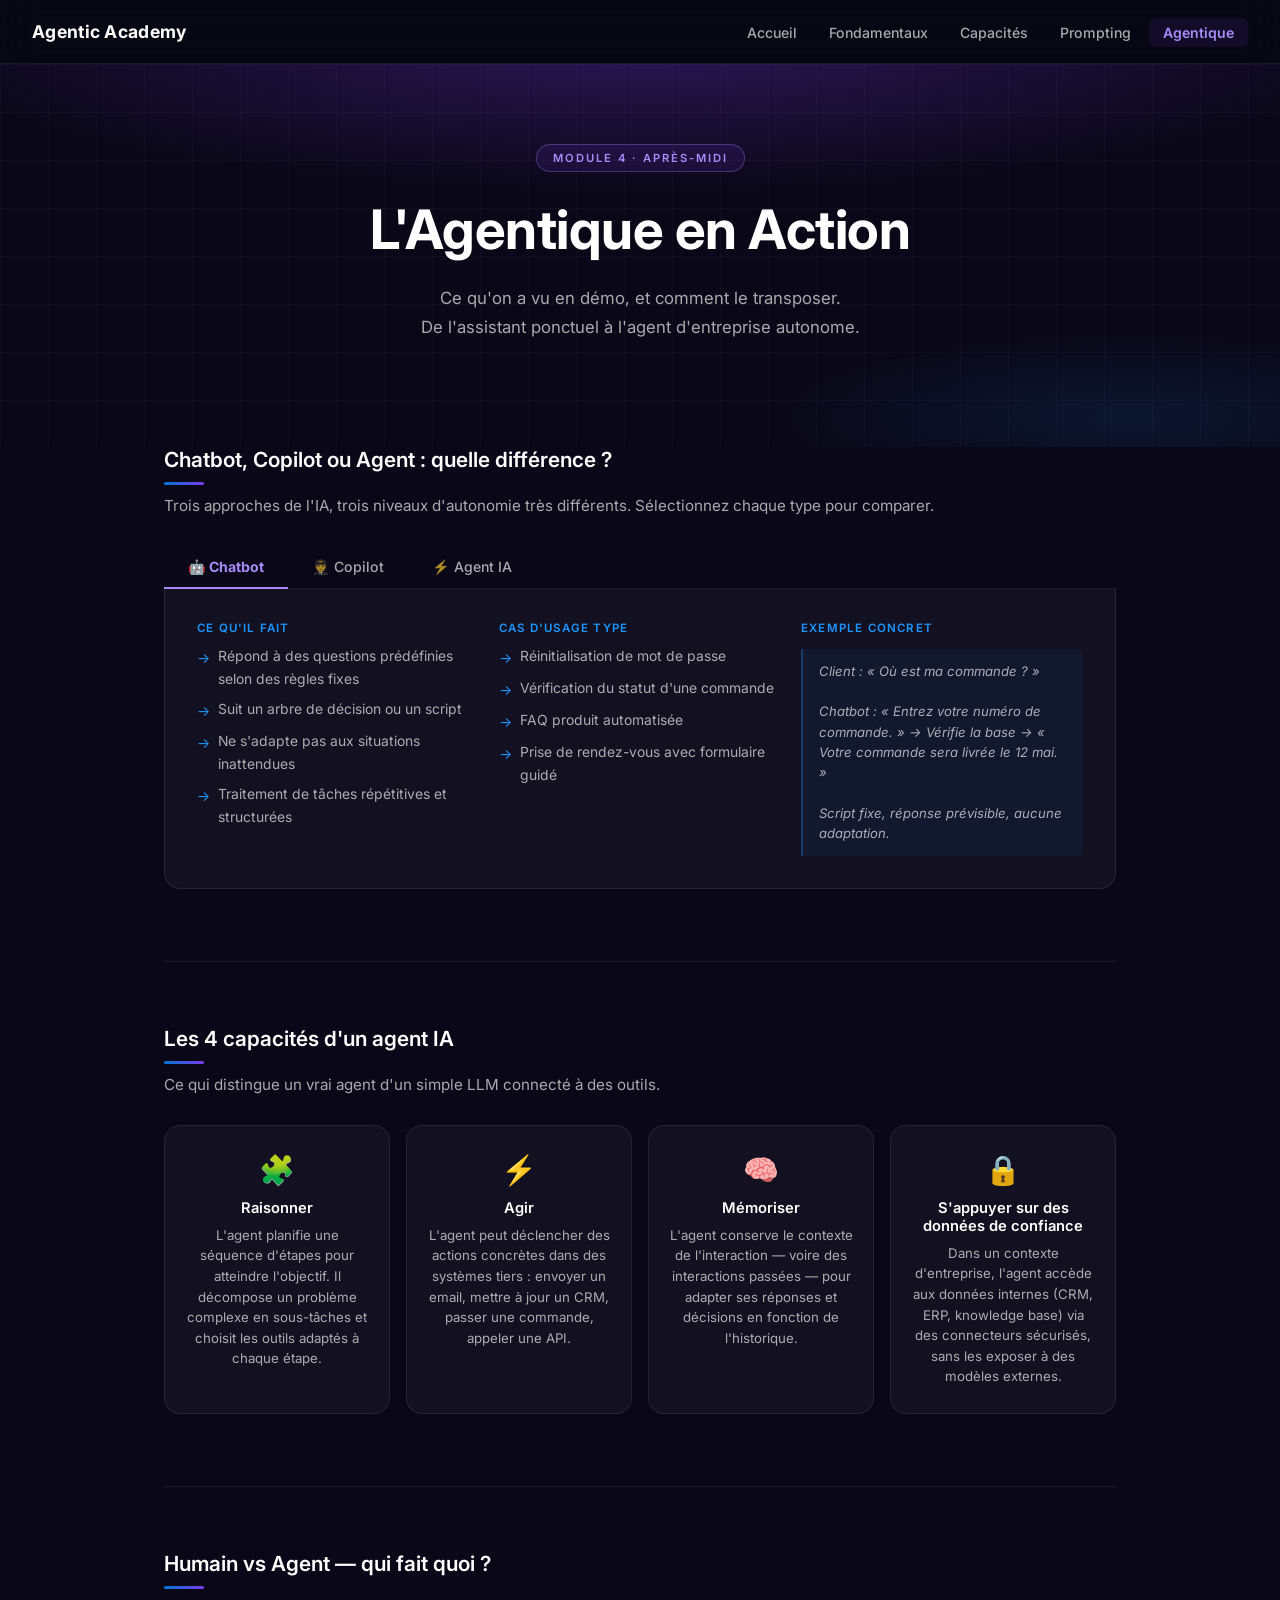
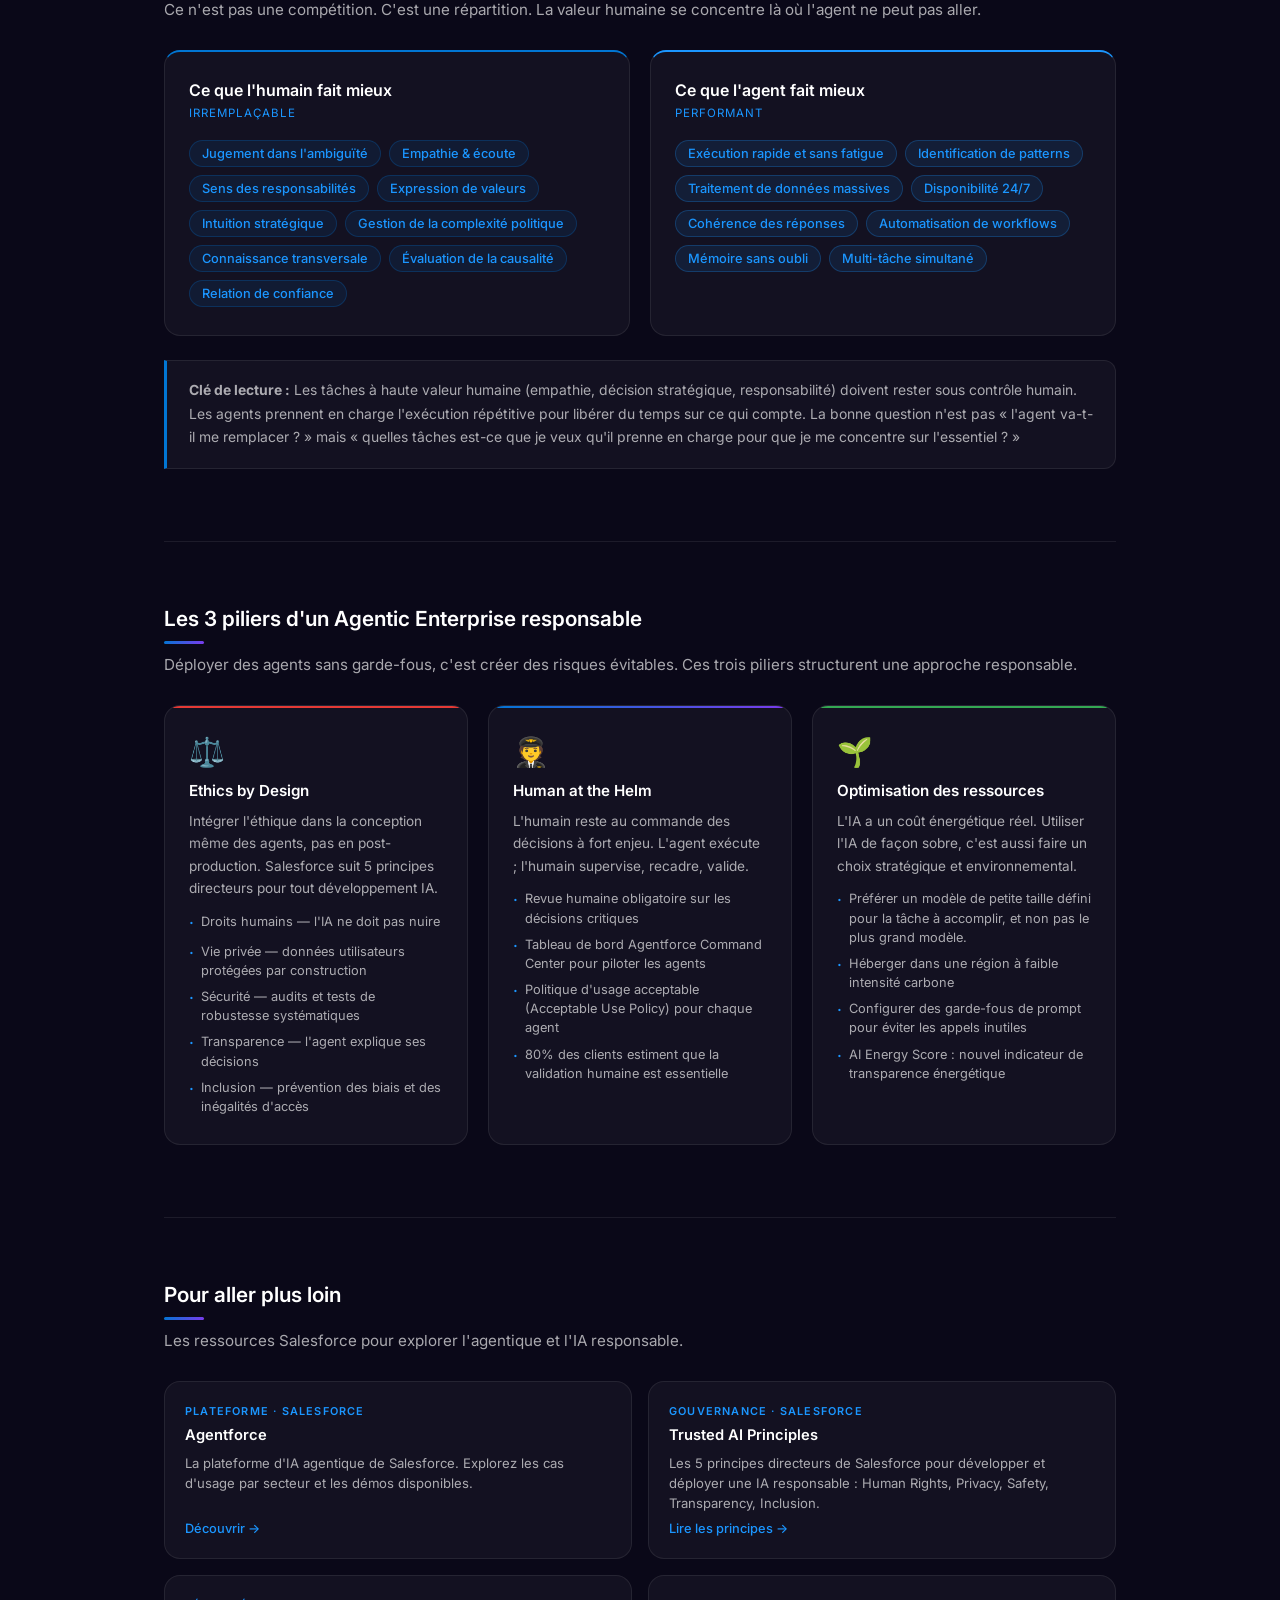
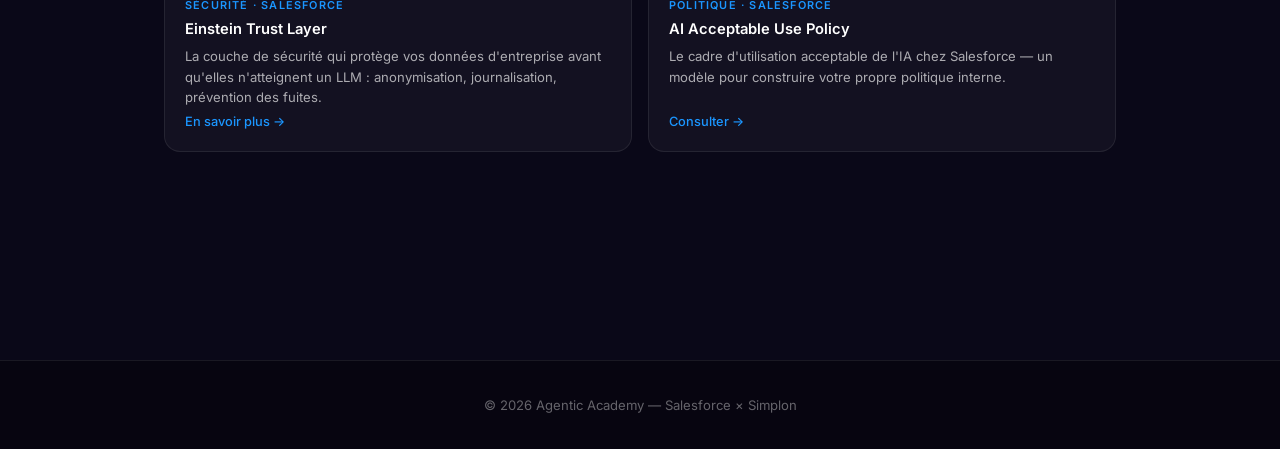
==== commit d8c7212b: "Add shareable certificate page and refresh nav labels New certificat.html lets participants personal" ====
--- a/agentique.html
+++ b/agentique.html
@@ -16,8 +16,8 @@
         <div class="hamburger" onclick="toggleMenu()">☰</div>
         <ul class="nav-links" id="navLinks">
             <li><a href="home.html">Accueil</a></li>
-            <li><a href="module1.html">Intro IA</a></li>
-            <li><a href="atelier.html">Atelier</a></li>
+            <li><a href="module1.html">Fondamentaux</a></li>
+            <li><a href="atelier.html">Capacités</a></li>
             <li><a href="prompting.html">Prompting</a></li>
             <li><a href="agentique.html" class="active">Agentique</a></li>
         </ul>
--- a/assets/styles.css
+++ b/assets/styles.css
@@ -1,52 +1,74 @@
 /* ================================================================
-   AGENTIC ACADEMY — SALESFORCE DESIGN SYSTEM
-   Consolidated shared stylesheet for all 6 pages.
+   AGENTIC ACADEMY — AGENTFORCE LABS DARK THEME
+   Inspired by labs.agentforce.com: deep dark, ambient glows,
+   refined dark-glass surfaces, clean Inter typography.
    ================================================================ */
 
 /* ── DESIGN TOKENS ───────────────────────────────────────────── */
 :root {
+    /* Backgrounds */
+    --bg-base:           #0a0818;
+    --bg-surface:        rgba(255, 255, 255, 0.04);
+    --bg-surface-hover:  rgba(255, 255, 255, 0.07);
+    --bg-surface-active: rgba(255, 255, 255, 0.11);
+
     /* Brand */
-    --sf-navy:       #032D60;
-    --sf-blue:       #0176D3;
-    --sf-blue-hover: #014486;
-    --sf-sky:        #1B96FF;
-    --sf-cloud:      #00A1E0;
-
-    /* Neutrals */
-    --text-primary:   #181818;
-    --text-secondary: #444444;
-    --text-muted:     #706E6B;
-    --text-on-dark:   #FFFFFF;
-
-    --surface:        #FFFFFF;
-    --surface-alt:    #F3F3F3;
-    --border:         #DDDBDA;
-    --border-strong:  #AEACAB;
+    --sf-blue:  #0176D3;
+    --sf-sky:   #1B96FF;
+    --sf-cloud: #00A1E0;
+
+    /* Purple accent */
+    --purple:       #7C3AED;
+    --purple-light: #A78BFA;
+    --purple-glow:  rgba(124, 58, 237, 0.28);
+
+    /* Text */
+    --text-primary:   #FFFFFF;
+    --text-secondary: rgba(255, 255, 255, 0.65);
+    --text-muted:     rgba(255, 255, 255, 0.38);
+
+    /* Borders */
+    --border:        rgba(255, 255, 255, 0.08);
+    --border-hover:  rgba(167, 139, 250, 0.30);
+    --border-accent: rgba(124, 58, 237, 0.40);
 
     /* Semantic */
-    --success:  #2E844A;
-    --warning:  #FE9339;
-    --error:    #BA0517;
-
-    /* Elevation */
-    --shadow-sm: 0 1px 2px rgba(0,0,0,0.06);
-    --shadow-md: 0 2px 8px rgba(0,0,0,0.10), 0 1px 2px rgba(0,0,0,0.05);
-    --shadow-lg: 0 8px 24px rgba(0,0,0,0.12);
+    --success: #34A853;
+    --error:   #E53935;
+    --warning: #FE9339;
+
+    /* Shadows */
+    --shadow-sm: 0 1px 4px  rgba(0, 0, 0, 0.40);
+    --shadow-md: 0 4px 20px rgba(0, 0, 0, 0.55);
+    --shadow-lg: 0 16px 48px rgba(0, 0, 0, 0.65);
 
     /* Radii */
-    --radius-sm: 4px;
-    --radius-md: 8px;
-    --radius-lg: 12px;
-
-    /* Typography */
-    --font-sans: "Inter", "Salesforce Sans", -apple-system, BlinkMacSystemFont,
-                 "Segoe UI", Roboto, sans-serif;
-
-    /* Hero gradient */
-    --hero-gradient: linear-gradient(135deg, #032D60 0%, #0B5CAB 100%);
-
-    /* Legacy aliases (used by page-specific JS inline styles still referencing old vars) */
-    --accent-color: var(--sf-sky);
+    --radius-sm: 6px;
+    --radius-md: 12px;
+    --radius-lg: 16px;
+
+    /* Font */
+    --font-sans: "Inter", -apple-system, BlinkMacSystemFont, "Segoe UI",
+                 Roboto, sans-serif;
+    --font-mono: "Courier New", monospace;
+
+    /* Gradients */
+    --gradient-cta: linear-gradient(135deg, #0176D3 0%, #7C3AED 100%);
+
+    /* Hero ambient background (radial glows over dark base) */
+    --bg-hero:
+        radial-gradient(ellipse 85% 60% at 50% -8%,  rgba(124, 58, 237, 0.30) 0%, transparent 68%),
+        radial-gradient(ellipse 45% 35% at 88% 92%,  rgba(27, 150, 255, 0.10) 0%, transparent 60%),
+        #0a0818;
+
+    /* Legacy aliases — keeps any residual var() references working */
+    --accent-color:  var(--sf-sky);
+    --glass-bg:      var(--bg-surface);
+    --glass-border:  var(--border);
+    --text-main:     var(--text-primary);
+    --surface:       var(--bg-surface);
+    --surface-alt:   rgba(255, 255, 255, 0.06);
+    --border-strong: var(--border-hover);
 }
 
 /* ── BASE RESET ──────────────────────────────────────────────── */
@@ -58,21 +80,29 @@
 
 body {
     font-family: var(--font-sans);
-    background: var(--surface);
+    background: var(--bg-base);
     color: var(--text-primary);
     min-height: 100vh;
     overflow-x: hidden;
     -webkit-font-smoothing: antialiased;
-}
-
-a { text-decoration: none; color: inherit; transition: color 0.2s; }
+    -moz-osx-font-smoothing: grayscale;
+}
+
+a {
+    text-decoration: none;
+    color: inherit;
+    transition: color 0.2s;
+}
+
 ul { list-style: none; }
 
 /* ── NAVBAR ──────────────────────────────────────────────────── */
 .navbar {
-    background: var(--surface);
+    background: rgba(6, 8, 20, 0.88);
+    backdrop-filter: blur(20px);
+    -webkit-backdrop-filter: blur(20px);
     border-bottom: 1px solid var(--border);
-    padding: 0 30px;
+    padding: 0 32px;
     height: 64px;
     display: flex;
     justify-content: space-between;
@@ -80,33 +110,31 @@
     position: sticky;
     top: 0;
     z-index: 100;
-    box-shadow: var(--shadow-sm);
 }
 
 .logo {
-    font-size: 1.15rem;
+    font-size: 1.1rem;
     font-weight: 700;
     letter-spacing: 0.3px;
-    color: var(--sf-navy);
     display: flex;
     align-items: center;
     gap: 10px;
+    color: var(--text-primary);
 }
 
 .logo svg { flex-shrink: 0; }
 
 .logo span {
-    color: var(--sf-navy);
-    /* Remove gradient text clip */
+    color: var(--text-primary);
     background: none;
     -webkit-background-clip: unset;
-    -webkit-text-fill-color: var(--sf-navy);
-}
-
-.nav-links { display: flex; gap: 8px; }
+    -webkit-text-fill-color: var(--text-primary);
+}
+
+.nav-links { display: flex; gap: 4px; }
 
 .nav-links a {
-    font-size: 0.9rem;
+    font-size: 0.88rem;
     font-weight: 500;
     color: var(--text-secondary);
     padding: 6px 14px;
@@ -115,62 +143,75 @@
 }
 
 .nav-links a:hover {
-    color: var(--sf-blue);
-    background: rgba(1, 118, 211, 0.06);
+    color: var(--text-primary);
+    background: var(--bg-surface-hover);
 }
 
 .nav-links a.active {
-    color: var(--sf-blue);
-    font-weight: 600;
-    border-bottom: 2px solid var(--sf-blue);
-    border-radius: 0;
+    color: var(--purple-light);
+    font-weight: 600;
+    background: rgba(124, 58, 237, 0.10);
 }
 
 .hamburger {
     display: none;
     cursor: pointer;
     font-size: 1.6rem;
-    color: var(--sf-navy);
+    color: var(--text-primary);
     background: none;
     border: none;
 }
 
-/* ── HERO SECTION (home.html full-bleed) ─────────────────────── */
+/* ── HERO (home.html full-bleed) ─────────────────────────────── */
 .hero {
-    background: var(--hero-gradient);
-    min-height: 80vh;
+    background: var(--bg-hero);
+    min-height: 85vh;
     display: flex;
     flex-direction: column;
     justify-content: center;
     align-items: center;
     text-align: center;
-    padding: 60px 20px 50px;
+    padding: 80px 24px 70px;
     position: relative;
     overflow: hidden;
 }
 
-.hero > * {
-    position: relative;
-    z-index: 1;
-}
-
-.hero::after {
+/* Subtle grid texture overlay */
+.hero::before {
     content: '';
     position: absolute;
     inset: 0;
-    background: url("data:image/svg+xml,%3Csvg width='800' height='200' viewBox='0 0 800 200' xmlns='http://www.w3.org/2000/svg'%3E%3Cellipse cx='400' cy='250' rx='500' ry='200' fill='rgba(27,150,255,0.07)'/%3E%3C/svg%3E") no-repeat bottom center;
-    background-size: cover;
+    background-image:
+        linear-gradient(rgba(167,139,250,0.04) 1px, transparent 1px),
+        linear-gradient(90deg, rgba(167,139,250,0.04) 1px, transparent 1px);
+    background-size: 48px 48px;
     pointer-events: none;
-}
+    z-index: 0;
+}
+
+.hero > * { position: relative; z-index: 1; }
 
 /* ── PAGE HERO (module pages) ────────────────────────────────── */
 .page-hero,
 .page-header {
-    background: var(--hero-gradient);
-    padding: 70px 24px 56px;
+    background: var(--bg-hero);
+    padding: 80px 24px 64px;
     text-align: center;
     position: relative;
     overflow: hidden;
+}
+
+.page-hero::before,
+.page-header::before {
+    content: '';
+    position: absolute;
+    inset: 0;
+    background-image:
+        linear-gradient(rgba(167,139,250,0.04) 1px, transparent 1px),
+        linear-gradient(90deg, rgba(167,139,250,0.04) 1px, transparent 1px);
+    background-size: 48px 48px;
+    pointer-events: none;
+    z-index: 0;
 }
 
 .page-hero > *,
@@ -179,132 +220,156 @@
     z-index: 1;
 }
 
-/* Inner centering wrapper for page-hero text */
-.page-hero-inner {
-    max-width: 800px;
-    margin: 0 auto;
-}
-
 /* ── BADGE ───────────────────────────────────────────────────── */
 .badge {
     display: inline-block;
-    background: rgba(255, 255, 255, 0.15);
-    border: 1px solid rgba(255, 255, 255, 0.3);
-    color: #fff;
-    padding: 6px 18px;
-    border-radius: var(--radius-sm);
-    font-size: 0.72rem;
+    background: rgba(124, 58, 237, 0.12);
+    border: 1px solid rgba(167, 139, 250, 0.30);
+    color: var(--purple-light);
+    padding: 6px 16px;
+    border-radius: 100px;
+    font-size: 0.7rem;
     font-weight: 600;
     text-transform: uppercase;
     letter-spacing: 2px;
-    margin-bottom: 24px;
-    backdrop-filter: none;
+    margin-bottom: 28px;
 }
 
 /* ── HEADINGS ────────────────────────────────────────────────── */
 
-/* H1 inside hero (dark bg) → white */
+/* H1 in hero context */
 .hero h1,
 .page-hero h1,
 .page-header h1 {
-    font-size: 3rem;
-    line-height: 1.2;
-    margin-bottom: 20px;
+    font-size: 3.4rem;
+    line-height: 1.1;
     font-weight: 700;
     color: #FFFFFF;
     background: none;
     -webkit-background-clip: unset;
     -webkit-text-fill-color: #FFFFFF;
-}
-
-/* home.html hero h1 is slightly bigger */
+    margin-bottom: 24px;
+    letter-spacing: -0.5px;
+}
+
+/* home.html hero h1 is largest */
 .hero h1 {
-    font-size: 3.5rem;
-    line-height: 1.3;
-    margin-bottom: 28px;
-}
-
-/* H1 on light pages (not inside a hero) */
+    font-size: 3.8rem;
+    letter-spacing: -1px;
+}
+
+/* h1 not in hero (fallback) */
 h1 {
-    color: var(--sf-navy);
+    color: var(--text-primary);
     background: none;
     -webkit-background-clip: unset;
-    -webkit-text-fill-color: var(--sf-navy);
+    -webkit-text-fill-color: var(--text-primary);
 }
 
 .subtitle,
 p.subtitle {
     font-size: 1.05rem;
-    color: rgba(255, 255, 255, 0.85);
-    max-width: 640px;
-    margin: 0 auto 32px;
+    color: var(--text-secondary);
+    max-width: 600px;
+    margin: 0 auto 40px;
     font-weight: 400;
-    line-height: 1.7;
+    line-height: 1.75;
 }
 
 .hero-meta {
-    font-size: 0.88rem;
-    color: rgba(255, 255, 255, 0.55);
-    margin-bottom: 40px;
+    font-size: 0.85rem;
+    color: var(--text-muted);
+    margin-bottom: 44px;
     letter-spacing: 0.5px;
 }
 
 /* ── BUTTONS ─────────────────────────────────────────────────── */
+
+/* Primary — pill shape, dark fill, gradient border (blue → purple) */
 .btn-primary,
-.cta-button,
+.cta-button {
+    display: inline-flex;
+    align-items: center;
+    gap: 8px;
+    /* gradient border trick: padding-box fills with bg, border-box paints the gradient */
+    background:
+        linear-gradient(var(--bg-base), var(--bg-base)) padding-box,
+        var(--gradient-cta) border-box;
+    color: #fff;
+    border: 2px solid transparent;
+    padding: 13px 36px;
+    border-radius: 100px;
+    font-family: var(--font-sans);
+    font-weight: 600;
+    font-size: 0.92rem;
+    cursor: pointer;
+    transition: box-shadow 0.25s, transform 0.15s, background 0.25s;
+    letter-spacing: 0.1px;
+}
+
+.btn-primary:hover,
+.cta-button:hover {
+    transform: translateY(-2px);
+    box-shadow: 0 0 28px rgba(124, 58, 237, 0.45), 0 0 12px rgba(1, 118, 211, 0.25);
+}
+
+.btn-primary:active,
+.cta-button:active {
+    transform: translateY(0);
+    box-shadow: none;
+}
+
+/* Ghost — same pill, same gradient border, transparent bg */
+.btn-ghost,
+.survey-cta a {
+    display: inline-flex;
+    align-items: center;
+    gap: 8px;
+    background:
+        linear-gradient(var(--bg-base), var(--bg-base)) padding-box,
+        var(--gradient-cta) border-box;
+    color: var(--text-secondary);
+    border: 1px solid transparent;
+    padding: 12px 28px;
+    border-radius: 100px;
+    font-family: var(--font-sans);
+    font-weight: 600;
+    font-size: 0.92rem;
+    cursor: pointer;
+    transition: box-shadow 0.25s, transform 0.15s, color 0.2s;
+}
+
+.btn-ghost:hover,
+.survey-cta a:hover {
+    color: var(--text-primary);
+    transform: translateY(-1px);
+    box-shadow: 0 0 16px rgba(124, 58, 237, 0.30);
+}
+
+/* Copy / generate — same pill gradient-border style */
 .copy-btn {
     display: inline-flex;
     align-items: center;
     gap: 8px;
-    background: var(--sf-blue);
+    background:
+        linear-gradient(var(--bg-base), var(--bg-base)) padding-box,
+        var(--gradient-cta) border-box;
     color: #fff;
-    border: none;
-    padding: 12px 28px;
-    border-radius: var(--radius-md);
+    border: 2px solid transparent;
+    padding: 11px 28px;
+    border-radius: 100px;
     font-family: var(--font-sans);
-    font-weight: 600;
-    font-size: 0.95rem;
+    font-size: 0.88rem;
+    font-weight: 600;
     cursor: pointer;
-    transition: background 0.2s, box-shadow 0.2s, transform 0.15s;
-    box-shadow: var(--shadow-sm);
-    white-space: nowrap;
-}
-
-.btn-primary:hover,
-.cta-button:hover,
-.copy-btn:hover {
-    background: var(--sf-blue-hover);
-    box-shadow: var(--shadow-md);
+    transition: box-shadow 0.25s, transform 0.15s;
+}
+
+.copy-btn:hover  {
     transform: translateY(-1px);
-}
-
-.btn-primary:active,
-.cta-button:active,
-.copy-btn:active {
-    transform: translateY(0);
-}
-
-.btn-ghost {
-    display: inline-flex;
-    align-items: center;
-    gap: 8px;
-    background: #fff;
-    color: var(--sf-blue);
-    border: 1px solid var(--sf-blue);
-    padding: 12px 28px;
-    border-radius: var(--radius-md);
-    font-family: var(--font-sans);
-    font-weight: 600;
-    font-size: 0.95rem;
-    cursor: pointer;
-    transition: background 0.2s, box-shadow 0.2s, transform 0.15s;
-}
-
-.btn-ghost:hover {
-    background: rgba(1, 118, 211, 0.06);
-    box-shadow: var(--shadow-md);
-    transform: translateY(-1px);
-}
+    box-shadow: 0 0 20px rgba(124, 58, 237, 0.40);
+}
+.copy-btn:active { transform: translateY(0); box-shadow: none; }
 
 .hero-actions {
     display: flex;
@@ -313,49 +378,56 @@
     justify-content: center;
 }
 
+/* ── SURVEY CTA WRAPPER ──────────────────────────────────────── */
+.survey-cta {
+    display: flex;
+    justify-content: center;
+    margin: 12px 0 44px;
+}
+
 /* ── SECTION WRAPPERS ────────────────────────────────────────── */
-/* index.html: full-page section container */
 .section {
     max-width: 960px;
     margin: 0 auto;
-    padding: 80px 20px;
-}
-
-/* module pages: inner section within content-wrapper */
+    padding: 80px 24px;
+}
+
+.planning-section {
+    max-width: 1000px;
+    margin: 0 auto;
+    padding: 80px 24px;
+}
+
+.content-wrapper {
+    max-width: 1000px;
+    margin: 0 auto;
+    padding: 0 24px 96px;
+}
+
+.shell {
+    max-width: 1000px;
+    margin: 0 auto;
+    padding: 48px 24px 96px;
+}
+
+/* index.html section → inner module section */
 .content-wrapper .section,
 .shell .section {
     max-width: none;
-    margin: 0 0 64px;
+    margin: 0 0 72px;
     padding: 0;
-}
-
-.planning-section {
-    max-width: 1000px;
-    margin: 0 auto;
-    padding: 80px 20px;
-}
-
-.content-wrapper {
-    max-width: 1000px;
-    margin: 0 auto;
-    padding: 0 24px 80px;
-}
-
-.shell {
-    max-width: 1000px;
-    margin: 0 auto;
-    padding: 40px 20px 80px;
 }
 
 /* ── SECTION TITLES ──────────────────────────────────────────── */
 .section-title {
-    font-size: 1.75rem;
+    font-size: 1.6rem;
     font-weight: 700;
-    color: var(--sf-navy);
-    margin-bottom: 16px;
+    color: var(--text-primary);
+    margin-bottom: 20px;
     background: none;
     -webkit-background-clip: unset;
-    -webkit-text-fill-color: var(--sf-navy);
+    -webkit-text-fill-color: var(--text-primary);
+    /* Centered for home/index */
     text-align: center;
     position: relative;
     display: inline-block;
@@ -363,27 +435,26 @@
     transform: translateX(-50%);
 }
 
-/* home.html section-title underline bar */
 .section-title::after {
     content: '';
     display: block;
-    width: 48px;
-    height: 4px;
-    background: var(--sf-blue);
+    width: 40px;
+    height: 3px;
+    background: var(--gradient-cta);
     border-radius: 2px;
     margin: 12px auto 0;
-    box-shadow: none;
-}
-
-/* Module pages: left-aligned smaller section title */
+}
+
+/* Module pages: left-aligned section title */
 .content-wrapper .section-title,
 .shell .section-title {
-    font-size: 1.4rem;
+    font-size: 1.3rem;
     font-weight: 600;
     text-align: left;
     left: unset;
     transform: none;
     display: block;
+    margin-bottom: 8px;
 }
 
 .content-wrapper .section-title::after,
@@ -395,7 +466,7 @@
     font-size: 0.95rem;
     color: var(--text-secondary);
     margin-bottom: 28px;
-    line-height: 1.6;
+    line-height: 1.65;
 }
 
 .section-subtitle {
@@ -406,9 +477,9 @@
 }
 
 .section-label {
-    font-size: 1.1rem;
-    font-weight: 600;
-    color: var(--sf-navy);
+    font-size: 1rem;
+    font-weight: 600;
+    color: var(--text-primary);
     margin-bottom: 20px;
     display: flex;
     align-items: center;
@@ -416,18 +487,18 @@
 }
 
 /* ── SECTION DIVIDER ─────────────────────────────────────────── */
-.section-divider {
+.section-divider,
+hr.section-divider {
     border: none;
     border-top: 1px solid var(--border);
     margin: 0 0 64px;
-    box-shadow: none;
-}
-
-/* When used standalone (index.html) */
+}
+
+/* index.html uses <div class="section-divider"> → blue accent bar */
 div.section-divider {
-    width: 48px;
-    height: 4px;
-    background: var(--sf-blue);
+    width: 40px;
+    height: 3px;
+    background: var(--gradient-cta);
     border: none;
     border-radius: 2px;
     margin: 12px auto 40px;
@@ -459,7 +530,7 @@
 }
 
 /* ── CARD BASE ───────────────────────────────────────────────── */
-/* Shared opaque-white card style */
+/* Shared dark-glass card look for all card variants */
 .schedule-card,
 .programme-card,
 .glass-card,
@@ -467,8 +538,8 @@
 .contrast-col,
 .scenario-card,
 .principle-card,
-.race-card,
-.race-builder,
+.care-card,
+.care-builder,
 .prompt-box,
 .usecase-card,
 .reflex-item,
@@ -484,109 +555,88 @@
 .registration-section,
 .hva-note,
 .back-example {
-    background: var(--surface);
+    background: var(--bg-surface);
     border: 1px solid var(--border);
     border-radius: var(--radius-lg);
-    box-shadow: var(--shadow-sm);
-}
+}
+
+/* ── SESSION HEADERS (home.html planning) ────────────────────── */
+.session-block { margin-bottom: 56px; }
+
+.session-header {
+    display: flex;
+    align-items: center;
+    gap: 14px;
+    margin-bottom: 24px;
+}
+
+.session-header h3 {
+    font-size: 1.2rem;
+    font-weight: 600;
+    color: var(--text-primary);
+}
+
+.session-icon { font-size: 1.4rem; }
 
 /* ── SCHEDULE CARDS (home.html) ──────────────────────────────── */
-.session-block { margin-bottom: 50px; }
-
-.session-header {
-    display: flex;
-    align-items: center;
-    gap: 15px;
-    margin-bottom: 25px;
-    color: var(--sf-navy);
-}
-
-.session-header h3 {
-    font-size: 1.4rem;
-    font-weight: 600;
-    color: var(--sf-navy);
-}
-
-.session-icon { font-size: 1.5rem; }
-
 .schedule-card {
     padding: 24px;
-    transition: box-shadow 0.2s, transform 0.2s;
+    transition: background 0.2s, border-color 0.2s, transform 0.2s;
     cursor: pointer;
     display: flex;
     flex-direction: column;
     height: 100%;
-    position: relative;
     overflow: hidden;
 }
 
 .schedule-card:hover {
+    background: var(--bg-surface-hover);
+    border-color: var(--border-hover);
     transform: translateY(-2px);
-    box-shadow: var(--shadow-md);
-    border-color: var(--sf-blue);
 }
 
 .card-time {
-    font-size: 0.78rem;
+    font-size: 0.72rem;
     font-weight: 600;
     color: #fff;
     margin-bottom: 12px;
     display: inline-block;
-    background: var(--sf-blue);
+    background: var(--gradient-cta);
     padding: 3px 10px;
-    border-radius: var(--radius-sm);
+    border-radius: 4px;
     width: fit-content;
+    letter-spacing: 0.3px;
 }
 
 .schedule-card h4 {
-    font-size: 1.1rem;
+    font-size: 1.05rem;
     font-weight: 600;
     margin-bottom: 10px;
-    color: var(--sf-navy);
+    color: var(--text-primary);
+    line-height: 1.3;
 }
 
 .schedule-card p {
-    font-size: 0.9rem;
+    font-size: 0.88rem;
     color: var(--text-secondary);
     margin-bottom: 20px;
     flex-grow: 1;
-    line-height: 1.55;
+    line-height: 1.6;
 }
 
 .card-link {
-    font-size: 0.88rem;
-    font-weight: 600;
-    color: var(--sf-blue);
+    font-size: 0.85rem;
+    font-weight: 600;
+    color: var(--sf-sky);
     display: flex;
     align-items: center;
     gap: 5px;
-}
-
-.schedule-card:hover .card-link { text-decoration: underline; }
-
-/* ── SURVEY CTA (home.html) ──────────────────────────────────── */
-.survey-cta {
-    display: flex;
-    justify-content: center;
-    margin: 10px 0 40px;
-}
-
-.survey-cta a {
-    background: var(--surface);
-    color: var(--sf-blue);
-    border: 1px solid var(--sf-blue);
-    padding: 12px 36px;
-    border-radius: var(--radius-md);
-    font-weight: 600;
-    font-size: 0.95rem;
-    transition: background 0.2s, box-shadow 0.2s, transform 0.15s;
-    box-shadow: var(--shadow-sm);
-}
-
-.survey-cta a:hover {
-    background: rgba(1, 118, 211, 0.06);
-    box-shadow: var(--shadow-md);
-    transform: translateY(-1px);
+    transition: color 0.2s;
+}
+
+.schedule-card:hover .card-link {
+    text-decoration: underline;
+    color: #fff;
 }
 
 /* ── PARTNERS LOCKUP (home.html) ─────────────────────────────── */
@@ -595,15 +645,15 @@
     flex-direction: column;
     align-items: center;
     gap: 16px;
-    margin-bottom: 40px;
+    margin-bottom: 44px;
 }
 
 .partners-label {
-    font-size: 0.68rem;
+    font-size: 0.67rem;
     font-weight: 600;
     letter-spacing: 2px;
     text-transform: uppercase;
-    color: rgba(255, 255, 255, 0.55);
+    color: var(--text-muted);
 }
 
 .partners-logos {
@@ -613,22 +663,20 @@
 }
 
 .partner-logo-wrap {
-    background: var(--surface);
-    border: 1px solid var(--border);
-    border-radius: var(--radius-lg);
+    background: rgba(255, 255, 255, 0.92);
+    border: 1px solid rgba(255, 255, 255, 0.20);
+    border-radius: var(--radius-md);
     padding: 12px 24px;
     width: 200px;
     display: flex;
     align-items: center;
     justify-content: center;
     box-shadow: var(--shadow-md);
-    backdrop-filter: none;
 }
 
 .partner-logo {
     height: 48px;
     width: auto;
-    opacity: 1;
 }
 
 /* ── PROGRAMME CARDS (index.html) ────────────────────────────── */
@@ -643,37 +691,37 @@
     display: flex;
     flex-direction: column;
     gap: 10px;
-    transition: box-shadow 0.2s, transform 0.2s;
+    transition: background 0.2s, border-color 0.2s, transform 0.2s;
 }
 
 .programme-card:hover {
+    background: var(--bg-surface-hover);
+    border-color: var(--border-hover);
     transform: translateY(-2px);
-    box-shadow: var(--shadow-md);
-    border-color: var(--sf-blue);
 }
 
 .card-slot {
-    font-size: 0.75rem;
+    font-size: 0.72rem;
     font-weight: 600;
     color: #fff;
     display: inline-block;
-    background: var(--sf-blue);
+    background: var(--gradient-cta);
     padding: 3px 10px;
-    border-radius: var(--radius-sm);
+    border-radius: 4px;
     width: fit-content;
 }
 
 .programme-card h3 {
     font-size: 0.95rem;
     font-weight: 600;
-    color: var(--sf-navy);
+    color: var(--text-primary);
     line-height: 1.4;
 }
 
 .programme-card p {
     font-size: 0.85rem;
     color: var(--text-secondary);
-    line-height: 1.5;
+    line-height: 1.55;
 }
 
 /* ── REGISTRATION SECTION (index.html) ───────────────────────── */
@@ -681,7 +729,7 @@
     padding: 48px 40px;
     max-width: 760px;
     margin: 0 auto;
-    border-top: 4px solid var(--sf-blue);
+    border-top: 3px solid var(--sf-blue);
     border-radius: var(--radius-lg);
     box-shadow: var(--shadow-lg);
 }
@@ -690,11 +738,11 @@
     text-align: center;
     font-size: 1.6rem;
     font-weight: 700;
-    color: var(--sf-navy);
+    color: var(--text-primary);
     margin-bottom: 8px;
     background: none;
     -webkit-background-clip: unset;
-    -webkit-text-fill-color: var(--sf-navy);
+    -webkit-text-fill-color: var(--text-primary);
 }
 
 .registration-section .section-divider {
@@ -716,7 +764,7 @@
     background: transparent;
 }
 
-/* ── GLASS CARD (module1) ────────────────────────────────────── */
+/* ── GLASS / GENERIC CARD (module1) ──────────────────────────── */
 .glass-card { padding: 28px; }
 
 /* ── WAVE CARDS (module1) ────────────────────────────────────── */
@@ -730,19 +778,19 @@
     content: '';
     position: absolute;
     top: 0; left: 0; right: 0;
-    height: 3px;
+    height: 2px;
 }
 
 .wave-card.wave-1::before { background: var(--sf-blue); }
 .wave-card.wave-2::before { background: var(--sf-sky); }
-.wave-card.wave-3::before { background: var(--sf-cloud); }
+.wave-card.wave-3::before { background: var(--gradient-cta); }
 
 .wave-num {
-    font-size: 0.72rem;
+    font-size: 0.7rem;
     font-weight: 600;
     text-transform: uppercase;
     letter-spacing: 1.5px;
-    color: var(--sf-blue);
+    color: var(--sf-sky);
     margin-bottom: 10px;
 }
 
@@ -750,24 +798,24 @@
     font-size: 1.1rem;
     font-weight: 600;
     margin-bottom: 10px;
-    color: var(--sf-navy);
+    color: var(--text-primary);
 }
 
 .wave-card p {
     font-size: 0.9rem;
     color: var(--text-secondary);
-    line-height: 1.6;
+    line-height: 1.65;
 }
 
 .wave-card .example {
     margin-top: 14px;
     padding: 10px 14px;
-    background: var(--surface-alt);
+    background: rgba(27, 150, 255, 0.06);
     border-radius: var(--radius-sm);
+    border-left: 2px solid rgba(27, 150, 255, 0.35);
     font-size: 0.82rem;
     color: var(--text-secondary);
     font-style: italic;
-    border-left: 3px solid var(--sf-blue);
 }
 
 /* ── CONTRAST TABLE (module1) ────────────────────────────────── */
@@ -780,15 +828,15 @@
 .contrast-col { padding: 28px 24px; }
 
 .contrast-col h3 {
-    font-size: 1.05rem;
+    font-size: 1rem;
     font-weight: 600;
     margin-bottom: 6px;
-    color: var(--sf-navy);
+    color: var(--text-primary);
 }
 
 .contrast-col .col-sub {
-    font-size: 0.78rem;
-    color: var(--sf-blue);
+    font-size: 0.75rem;
+    color: var(--sf-sky);
     text-transform: uppercase;
     letter-spacing: 1px;
     margin-bottom: 18px;
@@ -806,38 +854,37 @@
     display: flex;
     align-items: flex-start;
     gap: 8px;
-    line-height: 1.5;
+    line-height: 1.55;
 }
 
 .contrast-col ul li::before {
     content: '→';
-    color: var(--sf-blue);
+    color: var(--sf-sky);
     flex-shrink: 0;
     margin-top: 1px;
 }
 
 /* ── QUOTE BLOCK (module1) ───────────────────────────────────── */
 .quote-block {
-    background: var(--surface);
+    background: var(--bg-surface);
     border: 1px solid var(--border);
-    border-left: 4px solid var(--sf-blue);
+    border-left: 3px solid var(--sf-blue);
     border-radius: 0 var(--radius-lg) var(--radius-lg) 0;
     padding: 28px 32px;
     margin-bottom: 20px;
-    box-shadow: var(--shadow-sm);
 }
 
 .quote-block blockquote {
-    font-size: 1.15rem;
+    font-size: 1.12rem;
     font-weight: 500;
     font-style: italic;
     line-height: 1.65;
-    margin-bottom: 10px;
-    color: var(--sf-navy);
+    margin-bottom: 12px;
+    color: var(--text-primary);
 }
 
 .quote-block cite {
-    font-size: 0.85rem;
+    font-size: 0.83rem;
     color: var(--text-muted);
 }
 
@@ -848,25 +895,25 @@
     gap: 20px;
     align-items: flex-start;
     color: inherit;
-    transition: border-color 0.2s, transform 0.2s;
+    transition: background 0.2s, border-color 0.2s, transform 0.2s;
 }
 
 .study-card:hover {
-    border-color: var(--sf-blue);
+    background: var(--bg-surface-hover);
+    border-color: var(--border-hover);
     transform: translateY(-2px);
-    box-shadow: var(--shadow-md);
 }
 
 .study-icon { font-size: 2rem; flex-shrink: 0; }
 
 .study-card h4 {
-    font-size: 1rem;
+    font-size: 0.95rem;
     font-weight: 600;
     margin-bottom: 8px;
-    color: var(--sf-navy);
-}
-
-.study-card p { font-size: 0.9rem; color: var(--text-secondary); line-height: 1.6; }
+    color: var(--text-primary);
+}
+
+.study-card p { font-size: 0.88rem; color: var(--text-secondary); line-height: 1.65; }
 
 /* ── ETHICS CARDS (module1) ──────────────────────────────────── */
 .ethic-card { padding: 22px 18px; }
@@ -874,18 +921,25 @@
 .ethic-card .ethic-icon { font-size: 1.6rem; margin-bottom: 10px; }
 
 .ethic-card h4 {
-    font-size: 0.95rem;
+    font-size: 0.92rem;
     font-weight: 600;
     margin-bottom: 8px;
-    color: var(--sf-navy);
-}
-
-.ethic-card p { font-size: 0.85rem; color: var(--text-secondary); line-height: 1.55; }
-
-/* ── GLOSSAIRE / ACCORDION (module1) ─────────────────────────── */
+    color: var(--text-primary);
+}
+
+.ethic-card p { font-size: 0.84rem; color: var(--text-secondary); line-height: 1.6; }
+
+/* ── GLOSSAIRE ACCORDION (module1) ───────────────────────────── */
 .glossaire-list { display: flex; flex-direction: column; gap: 6px; }
 
-.glossaire-item { overflow: hidden; }
+.glossaire-item {
+    overflow: hidden;
+    transition: background 0.15s, border-color 0.15s;
+}
+
+.glossaire-item:hover {
+    border-color: var(--border-hover);
+}
 
 .glossaire-trigger {
     width: 100%;
@@ -893,10 +947,10 @@
     border: none;
     color: var(--text-primary);
     font-family: var(--font-sans);
-    font-size: 0.95rem;
+    font-size: 0.92rem;
     font-weight: 500;
     text-align: left;
-    padding: 16px 20px;
+    padding: 15px 20px;
     cursor: pointer;
     display: flex;
     justify-content: space-between;
@@ -905,7 +959,7 @@
     transition: background 0.15s;
 }
 
-.glossaire-trigger:hover { background: var(--surface-alt); }
+.glossaire-trigger:hover { background: var(--bg-surface-hover); }
 
 .glossaire-trigger .term-label {
     display: flex;
@@ -914,20 +968,20 @@
 }
 
 .glossaire-trigger .term-badge {
-    font-size: 0.68rem;
+    font-size: 0.67rem;
     font-weight: 600;
     text-transform: uppercase;
     letter-spacing: 1px;
-    color: var(--sf-blue);
-    background: rgba(1, 118, 211, 0.08);
-    border: 1px solid rgba(1, 118, 211, 0.2);
+    color: var(--sf-sky);
+    background: rgba(27, 150, 255, 0.10);
+    border: 1px solid rgba(27, 150, 255, 0.22);
     padding: 2px 8px;
-    border-radius: var(--radius-sm);
+    border-radius: 100px;
 }
 
 .glossaire-trigger .chevron {
-    font-size: 0.85rem;
-    transition: transform 0.25s;
+    font-size: 0.82rem;
+    transition: transform 0.22s;
     color: var(--text-muted);
     flex-shrink: 0;
 }
@@ -937,11 +991,11 @@
 .glossaire-body {
     display: none;
     padding: 0 20px 18px;
-    font-size: 0.9rem;
-    color: var(--text-secondary);
-    line-height: 1.65;
+    padding-top: 12px;
+    font-size: 0.88rem;
+    color: var(--text-secondary);
+    line-height: 1.7;
     border-top: 1px solid var(--border);
-    padding-top: 14px;
 }
 
 .glossaire-body.open { display: block; }
@@ -953,50 +1007,47 @@
     gap: 16px;
 }
 
-/* agentique.html uses 2-col resource grid */
-.resource-grid.grid-2col {
-    grid-template-columns: repeat(2, 1fr);
-}
+.resource-grid.grid-2col { grid-template-columns: repeat(2, 1fr); }
 
 .resource-card {
     padding: 22px 20px;
     display: flex;
     flex-direction: column;
-    gap: 8px;
-    transition: border-color 0.2s, transform 0.2s;
+    gap: 7px;
+    transition: background 0.2s, border-color 0.2s, transform 0.2s;
 }
 
 .resource-card:hover {
-    border-color: var(--sf-blue);
+    background: var(--bg-surface-hover);
+    border-color: var(--border-hover);
     transform: translateY(-2px);
-    box-shadow: var(--shadow-md);
 }
 
 .resource-card .res-label {
-    font-size: 0.7rem;
+    font-size: 0.68rem;
     text-transform: uppercase;
     letter-spacing: 1.2px;
-    color: var(--sf-blue);
+    color: var(--sf-sky);
     font-weight: 600;
 }
 
 .resource-card h4 {
-    font-size: 0.95rem;
+    font-size: 0.92rem;
     font-weight: 600;
     line-height: 1.4;
-    color: var(--sf-navy);
+    color: var(--text-primary);
 }
 
 .resource-card p {
-    font-size: 0.83rem;
-    color: var(--text-secondary);
-    line-height: 1.5;
+    font-size: 0.82rem;
+    color: var(--text-secondary);
+    line-height: 1.55;
     flex: 1;
 }
 
 .resource-card .res-link {
-    font-size: 0.82rem;
-    color: var(--sf-blue);
+    font-size: 0.80rem;
+    color: var(--sf-sky);
     font-weight: 500;
 }
 
@@ -1004,55 +1055,53 @@
 
 /* ── ATELIER: PAGE HEADER ────────────────────────────────────── */
 .page-header {
-    max-width: 800px;
-    margin: 0 auto 50px;
+    max-width: 100%;
+    margin-bottom: 0;
+    padding-bottom: 64px;
 }
 
 .page-header h1 {
-    font-size: 2.6rem;
-    font-weight: 700;
-    line-height: 1.2;
+    font-size: 2.8rem;
     margin-bottom: 16px;
 }
 
 .page-header p {
-    font-size: 1.05rem;
-    color: rgba(255, 255, 255, 0.85);
+    font-size: 1rem;
+    color: var(--text-secondary);
     font-weight: 400;
     line-height: 1.7;
 }
 
 /* ── ATELIER: SCENARIO BAR ───────────────────────────────────── */
 .scenario-bar {
-    background: var(--surface);
-    border: 1px solid var(--border);
-    border-left: 4px solid var(--sf-blue);
+    background: var(--bg-surface);
+    border: 1px solid var(--border-accent);
+    border-left: 3px solid var(--sf-blue);
     border-radius: var(--radius-lg);
     padding: 24px 28px;
-    margin-bottom: 40px;
+    margin-bottom: 44px;
     display: flex;
     align-items: flex-start;
     gap: 20px;
-    box-shadow: var(--shadow-sm);
 }
 
 .avatar {
-    font-size: 2.8rem;
+    font-size: 2.6rem;
     line-height: 1;
     flex-shrink: 0;
 }
 
 .scenario-name {
-    font-size: 1.1rem;
+    font-size: 1.05rem;
     font-weight: 600;
     margin-bottom: 6px;
-    color: var(--sf-navy);
+    color: var(--sf-sky);
 }
 
 .scenario-text {
-    font-size: 0.95rem;
-    color: var(--text-secondary);
-    line-height: 1.6;
+    font-size: 0.92rem;
+    color: var(--text-secondary);
+    line-height: 1.65;
 }
 
 /* ── ATELIER: SCENARIO GRID ──────────────────────────────────── */
@@ -1060,7 +1109,7 @@
     display: grid;
     grid-template-columns: 1fr;
     gap: 20px;
-    margin-bottom: 50px;
+    margin-bottom: 52px;
 }
 
 .scenario-card {
@@ -1070,12 +1119,12 @@
 }
 
 .sc-badge {
-    background: var(--surface-alt);
-    border: 1px solid var(--border);
-    color: var(--text-primary);
+    background: rgba(27, 150, 255, 0.10);
+    border: 1px solid rgba(27, 150, 255, 0.22);
+    color: var(--sf-sky);
     padding: 3px 12px;
-    border-radius: var(--radius-sm);
-    font-size: 0.72rem;
+    border-radius: 100px;
+    font-size: 0.68rem;
     font-weight: 600;
     text-transform: uppercase;
     letter-spacing: 1px;
@@ -1084,44 +1133,44 @@
 }
 
 .sc-title {
-    font-size: 1.05rem;
+    font-size: 1rem;
     font-weight: 600;
     margin-bottom: 8px;
-    color: var(--sf-navy);
+    color: var(--text-primary);
 }
 
 .sc-desc {
-    font-size: 0.95rem;
-    color: var(--text-secondary);
-    line-height: 1.6;
+    font-size: 0.92rem;
+    color: var(--text-secondary);
+    line-height: 1.65;
     margin-bottom: 20px;
 }
 
 .sc-frictions {
     margin-top: auto;
     padding: 16px;
-    background: rgba(186, 5, 23, 0.04);
-    border-radius: var(--radius-md);
-    border-left: 3px solid var(--error);
+    background: rgba(229, 57, 53, 0.06);
+    border-radius: var(--radius-sm);
+    border-left: 2px solid rgba(229, 57, 53, 0.50);
 }
 
 .sc-frictions p {
-    font-size: 0.9rem;
-    font-weight: 600;
-    color: var(--error);
+    font-size: 0.88rem;
+    font-weight: 600;
+    color: #ef5350;
     margin-bottom: 8px;
 }
 
 .sc-frictions ul { padding-left: 18px; list-style-type: square; }
 
 .sc-frictions li {
-    font-size: 0.85rem;
+    font-size: 0.83rem;
     color: var(--text-secondary);
     margin-bottom: 5px;
-    line-height: 1.4;
-}
-
-/* ── ATELIER: TABS (FILTER) ──────────────────────────────────── */
+    line-height: 1.45;
+}
+
+/* ── ATELIER: FILTER TABS ────────────────────────────────────── */
 .tabs {
     display: flex;
     gap: 8px;
@@ -1131,55 +1180,59 @@
 }
 
 .tab {
-    background: var(--surface);
+    background: var(--bg-surface);
     border: 1px solid var(--border);
     padding: 8px 20px;
-    border-radius: var(--radius-sm);
-    font-size: 0.9rem;
+    border-radius: 100px;
+    font-size: 0.88rem;
     font-weight: 500;
     cursor: pointer;
     color: var(--text-secondary);
-    transition: all 0.2s ease;
+    transition: background 0.2s, border-color 0.2s, color 0.2s;
     font-family: var(--font-sans);
 }
 
 .tab:hover {
-    border-color: var(--sf-blue);
-    color: var(--sf-blue);
-    background: rgba(1, 118, 211, 0.04);
-}
-
-/* Unified active state — replaces 4 colored variants */
+    background: var(--bg-surface-hover);
+    border-color: var(--border-hover);
+    color: var(--text-primary);
+}
+
+/* Unified active state — all types get the same gradient treatment */
 .tab.active-all,
 .tab.active-auto,
 .tab.active-aug,
 .tab.active-eth {
-    background: var(--sf-blue);
-    border-color: var(--sf-blue);
+    background: var(--gradient-cta);
+    border-color: transparent;
     color: #fff;
     font-weight: 600;
-    box-shadow: var(--shadow-sm);
 }
 
 .count {
-    font-size: 0.88rem;
+    font-size: 0.85rem;
     color: var(--text-muted);
     margin-bottom: 20px;
     text-align: center;
 }
 
 /* ── ATELIER: FLIP CARDS ─────────────────────────────────────── */
-/* Keep flip mechanic; update colors */
+/* Card type palette — muted, Salesforce-aligned (no neon) */
 :root {
-    --auto: #0176D3;      /* Salesforce blue */
+    --auto: #0176D3;
     --auto-light: rgba(1, 118, 211, 0.08);
-    --aug:  #2E844A;      /* Success green / slate */
-    --aug-light: rgba(46, 132, 74, 0.08);
-    --eth:  #BA0517;      /* Error red (replaces magenta) */
-    --eth-light: rgba(186, 5, 23, 0.08);
-}
-
-.grid { display: grid; grid-template-columns: repeat(auto-fill, minmax(260px, 1fr)); gap: 20px; perspective: 1000px; }
+    --aug:  #34A853;
+    --aug-light: rgba(52, 168, 83, 0.08);
+    --eth:  #E53935;
+    --eth-light: rgba(229, 57, 53, 0.08);
+}
+
+.grid {
+    display: grid;
+    grid-template-columns: repeat(auto-fill, minmax(260px, 1fr));
+    gap: 20px;
+    perspective: 1000px;
+}
 
 .card-wrap { height: 350px; cursor: pointer; }
 
@@ -1196,36 +1249,39 @@
 .front, .back {
     position: absolute;
     inset: 0;
-    background: var(--surface);
+    background: rgba(255, 255, 255, 0.05);
     border: 1px solid var(--border);
     border-radius: var(--radius-lg);
     padding: 22px 20px 22px 26px;
     backface-visibility: hidden;
     -webkit-backface-visibility: hidden;
-    box-shadow: var(--shadow-sm);
-    transition: box-shadow 0.2s, border-color 0.2s;
+    transition: background 0.2s, border-color 0.2s;
     overflow-y: auto;
 }
 
 .front::-webkit-scrollbar, .back::-webkit-scrollbar { width: 4px; }
 .front::-webkit-scrollbar-track, .back::-webkit-scrollbar-track { background: transparent; }
-.front::-webkit-scrollbar-thumb, .back::-webkit-scrollbar-thumb { background: var(--border-strong); border-radius: 4px; }
+.front::-webkit-scrollbar-thumb, .back::-webkit-scrollbar-thumb {
+    background: rgba(255,255,255,0.15);
+    border-radius: 4px;
+}
 
 .back {
     transform: rotateY(180deg);
-    background: var(--surface-alt);
-}
-
-.card-wrap:hover .front, .card-wrap:hover .back {
-    box-shadow: var(--shadow-md);
-    border-color: var(--sf-blue);
+    background: rgba(255, 255, 255, 0.07);
+}
+
+.card-wrap:hover .front,
+.card-wrap:hover .back {
+    background: rgba(255, 255, 255, 0.08);
+    border-color: var(--border-hover);
 }
 
 .front::before, .back::before {
     content: '';
     position: absolute;
     top: 0; left: 0;
-    width: 5px;
+    width: 4px;
     height: 100%;
     border-radius: var(--radius-lg) 0 0 var(--radius-lg);
 }
@@ -1235,7 +1291,7 @@
 .type-eth .front::before, .type-eth .back::before   { background: var(--eth); }
 
 .card-family {
-    font-size: 0.72rem;
+    font-size: 0.7rem;
     font-weight: 600;
     text-transform: uppercase;
     letter-spacing: 1px;
@@ -1246,22 +1302,38 @@
 .type-aug .card-family  { color: var(--aug); }
 .type-eth .card-family  { color: var(--eth); }
 
+.agentic-badge {
+    display: inline-flex;
+    align-items: center;
+    margin-left: 8px;
+    padding: 2px 8px;
+    border-radius: 99px;
+    font-size: 0.62rem;
+    font-weight: 700;
+    letter-spacing: 0.6px;
+    text-transform: uppercase;
+    background: linear-gradient(135deg, rgba(142, 68, 173, 0.18), rgba(1, 118, 211, 0.18));
+    color: #6c3fb5;
+    border: 1px solid rgba(142, 68, 173, 0.35);
+    vertical-align: middle;
+}
+
 .card-icon { font-size: 2rem; line-height: 1; display: block; margin-bottom: 12px; }
 
 .card-name {
-    font-size: 1.1rem;
+    font-size: 1.05rem;
     font-weight: 600;
     line-height: 1.3;
     margin-bottom: 10px;
-    color: var(--sf-navy);
-}
-
-.card-desc { font-size: 0.9rem; color: var(--text-secondary); line-height: 1.5; }
+    color: var(--text-primary);
+}
+
+.card-desc { font-size: 0.88rem; color: var(--text-secondary); line-height: 1.55; }
 
 .card-hint {
     position: absolute;
-    bottom: 15px; right: 20px;
-    font-size: 0.72rem;
+    bottom: 14px; right: 18px;
+    font-size: 0.7rem;
     color: var(--text-muted);
     font-style: italic;
 }
@@ -1269,7 +1341,7 @@
 .back-section { margin-bottom: 15px; }
 
 .back-label {
-    font-size: 0.72rem;
+    font-size: 0.68rem;
     font-weight: 600;
     text-transform: uppercase;
     letter-spacing: 0.8px;
@@ -1278,81 +1350,94 @@
 }
 
 .back-question {
-    font-size: 0.95rem;
+    font-size: 0.92rem;
     font-weight: 500;
     line-height: 1.5;
     margin-bottom: 12px;
-    color: var(--sf-navy);
+    color: var(--text-primary);
 }
 
 .back-example {
-    font-size: 0.85rem;
-    color: var(--text-secondary);
-    line-height: 1.5;
+    font-size: 0.83rem;
+    color: var(--text-secondary);
+    line-height: 1.55;
     padding: 10px 12px;
-    background: var(--surface);
+    background: rgba(255, 255, 255, 0.04);
     border: 1px solid var(--border);
-    border-radius: var(--radius-md);
+    border-radius: var(--radius-sm);
 }
 
 /* ── PRINCIPLE CARDS (prompting) ─────────────────────────────── */
 .principle-card { padding: 28px 24px; }
-.principle-card .p-icon { font-size: 1.8rem; margin-bottom: 12px; }
-.principle-card h3 { font-size: 1rem; font-weight: 600; margin-bottom: 10px; color: var(--sf-navy); }
-.principle-card p { font-size: 0.88rem; color: var(--text-secondary); line-height: 1.6; }
+
+.principle-card .p-icon { font-size: 1.6rem; margin-bottom: 12px; }
+
+.principle-card h3 {
+    font-size: 0.95rem;
+    font-weight: 600;
+    margin-bottom: 10px;
+    color: var(--text-primary);
+}
+
+.principle-card p { font-size: 0.87rem; color: var(--text-secondary); line-height: 1.65; }
 
 /* ── RACE GRID (prompting) ───────────────────────────────────── */
-.race-grid {
+.care-grid {
     display: grid;
     grid-template-columns: repeat(4, 1fr);
     gap: 16px;
 }
 
-.race-card {
+.care-card {
     padding: 24px 20px;
     position: relative;
     overflow: hidden;
 }
 
-.race-card::before {
+.care-card::before {
     content: '';
     position: absolute;
     top: 0; left: 0; right: 0;
-    height: 3px;
-    background: var(--sf-blue);
-}
-
-.race-letter {
+    height: 2px;
+    background: var(--gradient-cta);
+}
+
+.care-letter {
     font-size: 2rem;
     font-weight: 700;
-    color: var(--sf-blue);
-    background: none;
-    -webkit-background-clip: unset;
-    -webkit-text-fill-color: var(--sf-blue);
+    background: var(--gradient-cta);
+    -webkit-background-clip: text;
+    -webkit-text-fill-color: transparent;
     line-height: 1;
     margin-bottom: 6px;
 }
 
-.race-card h3 { font-size: 1rem; font-weight: 600; margin-bottom: 10px; color: var(--sf-navy); }
-
-.race-card .race-q {
-    font-size: 0.82rem;
+.care-card h3 {
+    font-size: 0.92rem;
+    font-weight: 600;
+    margin-bottom: 10px;
+    color: var(--text-primary);
+}
+
+.care-card .care-q {
+    font-size: 0.80rem;
     color: var(--text-muted);
     margin-bottom: 10px;
     font-style: italic;
 }
 
-.race-card .race-ex {
-    font-size: 0.8rem;
-    color: var(--text-secondary);
-    background: var(--surface-alt);
+.care-card .care-ex {
+    font-size: 0.78rem;
+    color: var(--text-secondary);
+    background: rgba(255, 255, 255, 0.04);
     border-radius: var(--radius-sm);
     padding: 8px 10px;
-    line-height: 1.5;
+    line-height: 1.55;
+    border: 1px solid var(--border);
 }
 
 /* ── RACE BUILDER (prompting) ────────────────────────────────── */
-.race-builder { padding: 32px; }
+.care-builder { padding: 32px; }
 
 .builder-grid {
     display: grid;
@@ -1363,47 +1448,48 @@
 
 .builder-field label {
     display: block;
-    font-size: 0.8rem;
+    font-size: 0.75rem;
     font-weight: 600;
     text-transform: uppercase;
     letter-spacing: 1px;
-    color: var(--sf-blue);
+    color: var(--sf-sky);
     margin-bottom: 8px;
 }
 
 .builder-field textarea {
     width: 100%;
-    background: var(--surface-alt);
+    background: rgba(255, 255, 255, 0.05);
     border: 1px solid var(--border);
-    border-radius: var(--radius-md);
+    border-radius: var(--radius-sm);
     color: var(--text-primary);
     font-family: var(--font-sans);
-    font-size: 0.88rem;
+    font-size: 0.87rem;
     padding: 12px 14px;
     resize: vertical;
     min-height: 70px;
-    transition: border-color 0.2s;
+    transition: border-color 0.2s, background 0.2s;
 }
 
 .builder-field textarea:focus {
     outline: none;
-    border-color: var(--sf-blue);
-    box-shadow: 0 0 0 3px rgba(1, 118, 211, 0.15);
+    border-color: rgba(27, 150, 255, 0.50);
+    background: rgba(255, 255, 255, 0.07);
+    box-shadow: 0 0 0 3px rgba(27, 150, 255, 0.10);
 }
 
 .builder-field textarea::placeholder { color: var(--text-muted); }
 
 .preview-box {
-    background: var(--surface-alt);
-    border: 1px solid var(--border);
+    background: rgba(0, 0, 0, 0.35);
+    border: 1px solid rgba(27, 150, 255, 0.18);
     border-radius: var(--radius-md);
     padding: 20px 24px;
-    font-size: 0.9rem;
+    font-size: 0.88rem;
     line-height: 1.8;
     min-height: 100px;
     white-space: pre-wrap;
     color: var(--text-secondary);
-    font-family: 'Courier New', monospace;
+    font-family: var(--font-mono);
     margin-bottom: 16px;
 }
 
@@ -1415,7 +1501,7 @@
 
 .copy-feedback {
     display: inline-block;
-    font-size: 0.82rem;
+    font-size: 0.80rem;
     color: var(--success);
     margin-left: 14px;
     opacity: 0;
@@ -1434,7 +1520,7 @@
 .prompt-box { padding: 24px; }
 
 .prompt-box .box-label {
-    font-size: 0.75rem;
+    font-size: 0.72rem;
     font-weight: 600;
     text-transform: uppercase;
     letter-spacing: 1.2px;
@@ -1443,19 +1529,19 @@
     border-bottom: 1px solid var(--border);
 }
 
-.prompt-box.avant .box-label { color: var(--error); }
-.prompt-box.apres .box-label { color: var(--success); }
+.prompt-box.avant .box-label { color: #ef5350; }
+.prompt-box.apres .box-label { color: #66bb6a; }
 
 .prompt-box pre {
-    font-family: 'Courier New', monospace;
-    font-size: 0.83rem;
+    font-family: var(--font-mono);
+    font-size: 0.82rem;
     color: var(--text-secondary);
     white-space: pre-wrap;
     line-height: 1.7;
 }
 
-.prompt-box.apres pre .race-tag {
-    color: var(--sf-blue);
+.prompt-box.apres pre .care-tag {
+    color: var(--sf-sky);
     font-weight: 600;
 }
 
@@ -1470,24 +1556,35 @@
 
 .usecase-card .uc-tag {
     display: inline-block;
-    font-size: 0.7rem;
+    font-size: 0.68rem;
     font-weight: 600;
     text-transform: uppercase;
     letter-spacing: 1px;
-    color: var(--sf-blue);
-    background: rgba(1, 118, 211, 0.08);
-    border: 1px solid rgba(1, 118, 211, 0.2);
+    color: var(--sf-sky);
+    background: rgba(27, 150, 255, 0.10);
+    border: 1px solid rgba(27, 150, 255, 0.22);
     padding: 3px 10px;
-    border-radius: var(--radius-sm);
+    border-radius: 100px;
     margin-bottom: 12px;
 }
 
-.usecase-card h3 { font-size: 1rem; font-weight: 600; margin-bottom: 10px; color: var(--sf-navy); }
-.usecase-card p { font-size: 0.88rem; color: var(--text-secondary); line-height: 1.6; margin-bottom: 12px; }
+.usecase-card h3 {
+    font-size: 0.95rem;
+    font-weight: 600;
+    margin-bottom: 10px;
+    color: var(--text-primary);
+}
+
+.usecase-card p {
+    font-size: 0.87rem;
+    color: var(--text-secondary);
+    line-height: 1.65;
+    margin-bottom: 12px;
+}
 
 .usecase-card .uc-tip {
-    font-size: 0.83rem;
-    color: var(--sf-blue);
+    font-size: 0.82rem;
+    color: var(--sf-sky);
     font-style: italic;
 }
 
@@ -1502,19 +1599,24 @@
 }
 
 .reflex-num {
-    font-size: 1.3rem;
+    font-size: 1.25rem;
     font-weight: 700;
-    color: var(--sf-blue);
-    background: none;
-    -webkit-background-clip: unset;
-    -webkit-text-fill-color: var(--sf-blue);
+    background: var(--gradient-cta);
+    -webkit-background-clip: text;
+    -webkit-text-fill-color: transparent;
     flex-shrink: 0;
     line-height: 1;
     margin-top: 2px;
 }
 
-.reflex-item h4 { font-size: 0.95rem; font-weight: 600; margin-bottom: 5px; color: var(--sf-navy); }
-.reflex-item p { font-size: 0.87rem; color: var(--text-secondary); line-height: 1.6; }
+.reflex-item h4 {
+    font-size: 0.92rem;
+    font-weight: 600;
+    margin-bottom: 5px;
+    color: var(--text-primary);
+}
+
+.reflex-item p { font-size: 0.85rem; color: var(--text-secondary); line-height: 1.65; }
 
 /* ── TOOL CARDS (prompting) ──────────────────────────────────── */
 .tools-grid {
@@ -1526,72 +1628,70 @@
 .tool-card {
     padding: 22px 18px;
     text-align: center;
-    transition: border-color 0.2s, transform 0.2s;
+    transition: background 0.2s, border-color 0.2s, transform 0.2s;
     display: flex;
     flex-direction: column;
     align-items: center;
     gap: 10px;
 }
 
-.tool-card:hover { border-color: var(--sf-blue); transform: translateY(-2px); box-shadow: var(--shadow-md); }
+.tool-card:hover {
+    background: var(--bg-surface-hover);
+    border-color: var(--border-hover);
+    transform: translateY(-2px);
+}
 
 .tool-card .tool-icon { font-size: 1.8rem; }
 
-/* Feature icon container for emojis */
-.tool-icon-wrap {
-    width: 48px;
-    height: 48px;
-    border-radius: 50%;
-    background: rgba(1, 118, 211, 0.08);
-    display: flex;
-    align-items: center;
-    justify-content: center;
-    font-size: 1.4rem;
-}
-
-.tool-card h4 { font-size: 0.92rem; font-weight: 600; color: var(--sf-navy); }
-.tool-card p { font-size: 0.8rem; color: var(--text-secondary); line-height: 1.4; }
-.tool-card .tool-link { font-size: 0.8rem; color: var(--sf-blue); font-weight: 500; }
-
-/* ── AGENTIQUE: TAB BAR ──────────────────────────────────────── */
+.tool-card h4 {
+    font-size: 0.88rem;
+    font-weight: 600;
+    color: var(--text-primary);
+}
+
+.tool-card p { font-size: 0.78rem; color: var(--text-secondary); line-height: 1.45; }
+
+.tool-card .tool-link { font-size: 0.78rem; color: var(--sf-sky); font-weight: 500; }
+
+/* ── AGENTIQUE: LDS TAB BAR ──────────────────────────────────── */
 .tab-bar {
     display: flex;
     gap: 0;
     margin-bottom: 0;
     flex-wrap: wrap;
-    border-bottom: 2px solid var(--border);
+    border-bottom: 1px solid var(--border);
 }
 
 .tab-btn {
-    padding: 10px 24px;
+    padding: 12px 24px;
     background: transparent;
     border: none;
     border-bottom: 2px solid transparent;
-    margin-bottom: -2px;
+    margin-bottom: -1px;
     border-radius: 0;
     color: var(--text-secondary);
     font-family: var(--font-sans);
-    font-size: 0.9rem;
+    font-size: 0.88rem;
     font-weight: 500;
     cursor: pointer;
     transition: color 0.2s, border-color 0.2s;
 }
 
-.tab-btn:hover { color: var(--sf-navy); }
+.tab-btn:hover { color: var(--text-primary); }
 
 .tab-btn.active {
-    color: var(--sf-blue);
+    color: var(--purple-light);
     font-weight: 700;
-    border-bottom-color: var(--sf-blue);
+    border-bottom-color: var(--purple-light);
 }
 
 .tab-panel {
+    background: var(--bg-surface);
     border: 1px solid var(--border);
     border-top: none;
     border-radius: 0 0 var(--radius-lg) var(--radius-lg);
     padding: 32px;
     display: none;
-    box-shadow: var(--shadow-sm);
 }
 
 .tab-panel.active { display: block; }
@@ -1603,34 +1703,34 @@
 }
 
 .comp-col h4 {
-    font-size: 0.75rem;
+    font-size: 0.72rem;
     font-weight: 600;
     text-transform: uppercase;
     letter-spacing: 1.2px;
-    color: var(--sf-blue);
+    color: var(--sf-sky);
     margin-bottom: 10px;
 }
 
 .comp-col p, .comp-col ul li {
-    font-size: 0.88rem;
+    font-size: 0.87rem;
     color: var(--text-secondary);
     line-height: 1.65;
 }
 
 .comp-col ul { display: flex; flex-direction: column; gap: 7px; }
 .comp-col ul li { display: flex; gap: 8px; align-items: flex-start; }
-.comp-col ul li::before { content: '→'; color: var(--sf-blue); flex-shrink: 0; margin-top: 2px; }
+.comp-col ul li::before { content: '→'; color: var(--sf-sky); flex-shrink: 0; margin-top: 2px; }
 
 .comp-col .example-box {
     margin-top: 14px;
-    background: var(--surface-alt);
-    border-radius: var(--radius-md);
-    padding: 14px 16px;
-    font-size: 0.83rem;
+    background: rgba(27, 150, 255, 0.06);
+    border-left: 2px solid rgba(27, 150, 255, 0.30);
+    border-radius: 0 var(--radius-sm) var(--radius-sm) 0;
+    padding: 12px 16px;
+    font-size: 0.82rem;
     color: var(--text-secondary);
     font-style: italic;
     line-height: 1.55;
-    border-left: 3px solid var(--sf-blue);
 }
 
 /* ── CAP CARDS (agentique) ───────────────────────────────────── */
@@ -1640,10 +1740,28 @@
     gap: 16px;
 }
 
-.cap-card { padding: 26px 20px; text-align: center; }
-.cap-card .cap-icon { font-size: 2rem; margin-bottom: 12px; }
-.cap-card h3 { font-size: 0.95rem; font-weight: 600; margin-bottom: 8px; color: var(--sf-navy); }
-.cap-card p { font-size: 0.85rem; color: var(--text-secondary); line-height: 1.55; }
+.cap-card {
+    padding: 26px 20px;
+    text-align: center;
+    transition: background 0.2s, border-color 0.2s, transform 0.2s;
+}
+
+.cap-card:hover {
+    background: var(--bg-surface-hover);
+    border-color: var(--border-hover);
+    transform: translateY(-2px);
+}
+
+.cap-card .cap-icon { font-size: 1.8rem; margin-bottom: 12px; }
+
+.cap-card h3 {
+    font-size: 0.92rem;
+    font-weight: 600;
+    margin-bottom: 8px;
+    color: var(--text-primary);
+}
+
+.cap-card p { font-size: 0.83rem; color: var(--text-secondary); line-height: 1.55; }
 
 /* ── HUMAN VS AGENT (agentique) ──────────────────────────────── */
 .hva-grid {
@@ -1654,48 +1772,55 @@
 
 .hva-col { padding: 28px 24px; }
 
-.hva-col.human { border-top: 3px solid var(--sf-blue); }
-.hva-col.agent { border-top: 3px solid var(--sf-sky); }
-
-.hva-col h3 { font-size: 1.05rem; font-weight: 600; margin-bottom: 6px; color: var(--sf-navy); }
+.hva-col.human { border-top: 2px solid var(--sf-blue); }
+.hva-col.agent { border-top: 2px solid var(--sf-sky); }
+
+.hva-col h3 {
+    font-size: 1rem;
+    font-weight: 600;
+    margin-bottom: 6px;
+    color: var(--text-primary);
+}
 
 .hva-col .hva-sub {
-    font-size: 0.75rem;
+    font-size: 0.72rem;
     text-transform: uppercase;
     letter-spacing: 1px;
-    color: var(--sf-blue);
+    color: var(--sf-sky);
     margin-bottom: 20px;
 }
 
 .hva-tag-list { display: flex; flex-wrap: wrap; gap: 8px; }
 
 .hva-tag {
-    padding: 5px 14px;
-    border-radius: var(--radius-sm);
-    font-size: 0.82rem;
+    padding: 5px 12px;
+    border-radius: 100px;
+    font-size: 0.80rem;
     font-weight: 500;
 }
 
 .hva-col.human .hva-tag {
-    background: rgba(1, 118, 211, 0.08);
-    border: 1px solid rgba(1, 118, 211, 0.2);
-    color: var(--sf-blue);
+    background: rgba(1, 118, 211, 0.10);
+    border: 1px solid rgba(1, 118, 211, 0.25);
+    color: var(--sf-sky);
 }
 
 .hva-col.agent .hva-tag {
-    background: rgba(27, 150, 255, 0.08);
+    background: rgba(27, 150, 255, 0.10);
     border: 1px solid rgba(27, 150, 255, 0.25);
     color: var(--sf-sky);
 }
 
 .hva-note {
     margin-top: 24px;
-    border-left: 4px solid var(--sf-blue);
+    background: var(--bg-surface);
+    border: 1px solid var(--border);
+    border-left: 3px solid var(--sf-blue);
     border-radius: 0 var(--radius-md) var(--radius-md) 0;
     padding: 18px 22px;
-    font-size: 0.88rem;
-    color: var(--text-secondary);
-    line-height: 1.65;
+    font-size: 0.87rem;
+    color: var(--text-secondary);
+    line-height: 1.7;
 }
 
 /* ── PILLAR CARDS (agentique) ────────────────────────────────── */
@@ -1709,29 +1834,47 @@
     padding: 28px 24px;
     position: relative;
     overflow: hidden;
+    transition: background 0.2s, border-color 0.2s, transform 0.2s;
+}
+
+.pillar-card:hover {
+    background: var(--bg-surface-hover);
+    border-color: var(--border-hover);
+    transform: translateY(-2px);
 }
 
 .pillar-card::before {
     content: '';
     position: absolute;
     top: 0; left: 0; right: 0;
-    height: 3px;
-}
-
-/* Harmonized Salesforce palette (removing magenta) */
+    height: 2px;
+}
+
+/* Harmonized Salesforce-aligned palette */
 .pillar-card.ethics::before   { background: var(--error); }
-.pillar-card.human::before    { background: var(--sf-blue); }
+.pillar-card.human::before    { background: var(--gradient-cta); }
 .pillar-card.resource::before { background: var(--success); }
 
 .pillar-card .pillar-icon { font-size: 1.8rem; margin-bottom: 12px; }
 
-.pillar-card h3 { font-size: 1rem; font-weight: 600; margin-bottom: 10px; color: var(--sf-navy); }
-.pillar-card p  { font-size: 0.87rem; color: var(--text-secondary); line-height: 1.6; margin-bottom: 12px; }
+.pillar-card h3 {
+    font-size: 0.95rem;
+    font-weight: 600;
+    margin-bottom: 10px;
+    color: var(--text-primary);
+}
+
+.pillar-card p {
+    font-size: 0.85rem;
+    color: var(--text-secondary);
+    line-height: 1.65;
+    margin-bottom: 12px;
+}
 
 .pillar-card .pillar-points { display: flex; flex-direction: column; gap: 7px; }
 
 .pillar-card .pillar-points li {
-    font-size: 0.82rem;
+    font-size: 0.80rem;
     color: var(--text-secondary);
     display: flex;
     gap: 7px;
@@ -1739,33 +1882,27 @@
     line-height: 1.5;
 }
 
-.pillar-card .pillar-points li::before { content: '·'; color: var(--sf-blue); flex-shrink: 0; }
+.pillar-card .pillar-points li::before {
+    content: '·';
+    color: var(--sf-sky);
+    flex-shrink: 0;
+    font-size: 1.1rem;
+    line-height: 1.3;
+}
 
 /* ── FOOTER ──────────────────────────────────────────────────── */
 footer {
-    background: var(--sf-navy);
-    color: rgba(255, 255, 255, 0.7);
+    background: rgba(0, 0, 0, 0.35);
+    border-top: 1px solid var(--border);
+    color: var(--text-muted);
     text-align: center;
-    padding: 40px 20px;
+    padding: 36px 24px;
     font-size: 0.82rem;
     margin-top: 40px;
 }
 
-footer a { color: rgba(255, 255, 255, 0.7); }
-footer a:hover { color: #fff; }
-
-/* ── EMOJI / FEATURE ICON WRAP ───────────────────────────────── */
-.icon-wrap {
-    width: 48px;
-    height: 48px;
-    border-radius: 50%;
-    background: rgba(1, 118, 211, 0.08);
-    display: flex;
-    align-items: center;
-    justify-content: center;
-    font-size: 1.3rem;
-    flex-shrink: 0;
-}
+footer a { color: var(--text-muted); }
+footer a:hover { color: var(--text-secondary); }
 
 /* ── RESPONSIVE ──────────────────────────────────────────────── */
 @media (max-width: 768px) {
@@ -1775,7 +1912,8 @@
     .nav-links {
         position: absolute;
         top: 64px; left: 0; right: 0;
-        background: var(--surface);
+        background: rgba(6, 8, 20, 0.97);
+        backdrop-filter: blur(20px);
         border-bottom: 1px solid var(--border);
         flex-direction: column;
         align-items: flex-start;
@@ -1784,7 +1922,6 @@
         transform: translateY(-110%);
         transition: transform 0.3s ease;
         z-index: 99;
-        box-shadow: var(--shadow-md);
         display: flex;
     }
 
@@ -1795,21 +1932,26 @@
         padding: 10px 12px;
     }
 
-    .nav-links a.active { border-bottom: none; border-left: 3px solid var(--sf-blue); border-radius: 0; }
+    .nav-links a.active {
+        background: rgba(27, 150, 255, 0.10);
+        border-radius: var(--radius-sm);
+    }
 
     /* Hero */
-    .hero h1 { font-size: 2.4rem; }
+    .hero h1 { font-size: 2.4rem; letter-spacing: -0.5px; }
     .page-hero h1, .page-header h1 { font-size: 2rem; }
 
-    /* Sections */
-    .section-title { font-size: 1.5rem; }
+    /* Section title */
+    .section-title { font-size: 1.4rem; }
+
+    /* Registration */
     .registration-section { padding: 28px 20px; }
     .programme-grid { grid-template-columns: 1fr; }
-    .race-grid { grid-template-columns: 1fr 1fr; }
+    .care-grid { grid-template-columns: 1fr 1fr; }
 
     /* Grids */
     .grid-3, .grid-4, .resource-grid,
-    .race-grid, .tools-grid, .cap-grid,
+    .care-grid, .tools-grid, .cap-grid,
     .pillar-grid, .comparateur-grid { grid-template-columns: 1fr; }
 
     .grid-2, .contrast-grid, .avant-apres,
@@ -1821,11 +1963,345 @@
     .partner-logo-wrap { padding: 10px 16px; width: 180px; }
 
     /* Tabs */
-    .tab-btn { padding: 10px 16px; font-size: 0.85rem; }
+    .tab-btn { padding: 10px 16px; font-size: 0.82rem; }
     .tab-panel { border-radius: 0 0 var(--radius-lg) var(--radius-lg); padding: 20px; }
 }
 
 @media (max-width: 480px) {
     .hero h1 { font-size: 2rem; }
-    .race-grid { grid-template-columns: 1fr; }
-}
+    .care-grid { grid-template-columns: 1fr; }
+}
+
+/* ================================================================
+   CERTIFICAT / MA JOURNÉE — Carte de partage social
+   ================================================================ */
+
+/* ── FORM BLOCK ─────────────────────────────────────────────── */
+.cert-form-block {
+    margin: 0 auto 32px;
+    padding: 24px;
+    background: var(--bg-surface);
+    border: 1px solid var(--border);
+    border-radius: var(--radius-lg);
+    backdrop-filter: blur(10px);
+}
+
+.cert-form-grid {
+    display: grid;
+    grid-template-columns: 1fr 1fr auto;
+    gap: 20px;
+    align-items: end;
+}
+
+.cert-field { display: flex; flex-direction: column; gap: 8px; }
+
+.cert-field label {
+    display: flex;
+    align-items: center;
+    gap: 6px;
+    font-size: 0.72rem;
+    font-weight: 600;
+    color: var(--sf-sky);
+    text-transform: uppercase;
+    letter-spacing: 1px;
+}
+
+.cert-label-icon { font-size: 1rem; }
+
+.cert-field input {
+    width: 100%;
+    padding: 12px 16px;
+    background: rgba(255, 255, 255, 0.04);
+    border: 1px solid var(--border);
+    border-radius: var(--radius-md);
+    color: var(--text-primary);
+    font-family: var(--font-sans);
+    font-size: 0.95rem;
+    transition: border-color 0.2s, background 0.2s;
+}
+
+.cert-field input::placeholder { color: var(--text-muted); }
+
+.cert-field input:focus {
+    outline: none;
+    border-color: var(--sf-sky);
+    background: rgba(27, 150, 255, 0.06);
+}
+
+.cert-field input[type="date"] {
+    color-scheme: dark;
+}
+
+.cert-live-badge {
+    display: inline-flex;
+    align-items: center;
+    gap: 8px;
+    padding: 10px 16px;
+    background: rgba(52, 168, 83, 0.12);
+    border: 1px solid rgba(52, 168, 83, 0.35);
+    border-radius: 99px;
+    color: #6ee7a4;
+    font-size: 0.78rem;
+    font-weight: 600;
+    white-space: nowrap;
+}
+
+.cert-live-dot {
+    width: 8px;
+    height: 8px;
+    border-radius: 50%;
+    background: #6ee7a4;
+    box-shadow: 0 0 8px #6ee7a4;
+    animation: cert-pulse 1.6s ease-in-out infinite;
+}
+
+@keyframes cert-pulse {
+    0%, 100% { opacity: 1; transform: scale(1); }
+    50%      { opacity: 0.55; transform: scale(0.85); }
+}
+
+/* ── PREVIEW BLOCK ──────────────────────────────────────────── */
+.cert-preview-block {
+    background: var(--bg-surface);
+    border: 1px solid var(--border);
+    border-radius: var(--radius-lg);
+    padding: 32px;
+    backdrop-filter: blur(10px);
+}
+
+/* Capture target — what gets converted to PNG */
+.cert-capture {
+    background: #ffffff;
+    border-radius: var(--radius-lg);
+    padding: 32px 32px 36px;
+    max-width: 720px;
+    margin: 0 auto;
+}
+
+.cert-logos {
+    display: flex;
+    align-items: center;
+    justify-content: center;
+    gap: 24px;
+    margin-bottom: 28px;
+}
+
+.cert-logo-sf      { height: 44px; }
+.cert-logo-simplon { height: 44px; }
+.cert-logos-sep    {
+    width: 1px;
+    height: 32px;
+    background: rgba(0, 0, 0, 0.15);
+}
+
+/* The blue gradient card */
+.cert-card {
+    position: relative;
+    background: linear-gradient(135deg, #0B5CAD 0%, #1B96FF 55%, #0176D3 100%);
+    border-radius: 20px;
+    padding: 36px 36px 32px;
+    color: #ffffff;
+    overflow: hidden;
+    box-shadow: 0 12px 36px rgba(1, 118, 211, 0.25);
+}
+
+.cert-card::before {
+    content: "";
+    position: absolute;
+    top: -40%;
+    right: -20%;
+    width: 70%;
+    height: 140%;
+    background: radial-gradient(ellipse at center, rgba(255, 255, 255, 0.12) 0%, transparent 60%);
+    pointer-events: none;
+}
+
+.cert-pill {
+    display: inline-flex;
+    align-items: center;
+    gap: 6px;
+    padding: 6px 14px;
+    background: rgba(255, 255, 255, 0.18);
+    border: 1px solid rgba(255, 255, 255, 0.30);
+    border-radius: 99px;
+    font-size: 0.72rem;
+    font-weight: 700;
+    text-transform: uppercase;
+    letter-spacing: 1.2px;
+    margin-bottom: 22px;
+    position: relative;
+    z-index: 1;
+}
+
+.cert-title {
+    font-size: 2.3rem;
+    font-weight: 800;
+    line-height: 1.08;
+    margin: 0 0 18px;
+    letter-spacing: -0.5px;
+    position: relative;
+    z-index: 1;
+}
+
+.cert-title-accent {
+    color: #C5E4FF;
+}
+
+.cert-blurb {
+    font-size: 0.98rem;
+    line-height: 1.55;
+    color: rgba(255, 255, 255, 0.92);
+    margin: 0;
+    max-width: 92%;
+    position: relative;
+    z-index: 1;
+}
+
+.cert-separator {
+    height: 1px;
+    background: rgba(255, 255, 255, 0.30);
+    margin: 26px 0 22px;
+    position: relative;
+    z-index: 1;
+}
+
+.cert-meta {
+    display: flex;
+    align-items: flex-end;
+    justify-content: space-between;
+    gap: 24px;
+    position: relative;
+    z-index: 1;
+}
+
+.cert-meta-left { flex: 1; min-width: 0; }
+
+.cert-meta-label {
+    font-size: 0.7rem;
+    font-weight: 600;
+    text-transform: uppercase;
+    letter-spacing: 1.2px;
+    color: rgba(255, 255, 255, 0.75);
+    margin-bottom: 4px;
+}
+
+.cert-name {
+    font-size: 1.5rem;
+    font-weight: 700;
+    line-height: 1.2;
+    color: #ffffff;
+    word-break: break-word;
+}
+
+.cert-name.placeholder {
+    font-style: italic;
+    font-weight: 500;
+    color: rgba(255, 255, 255, 0.60);
+    font-size: 1.05rem;
+}
+
+.cert-date {
+    margin-top: 6px;
+    font-size: 0.9rem;
+    color: rgba(255, 255, 255, 0.80);
+}
+
+/* ── ACTIONS ────────────────────────────────────────────────── */
+.cert-actions {
+    display: flex;
+    flex-wrap: wrap;
+    justify-content: center;
+    gap: 12px;
+    margin-top: 28px;
+}
+
+.cert-btn {
+    display: inline-flex;
+    align-items: center;
+    gap: 10px;
+    padding: 14px 22px;
+    border: none;
+    border-radius: var(--radius-md);
+    font-family: var(--font-sans);
+    font-size: 0.92rem;
+    font-weight: 600;
+    cursor: pointer;
+    transition: transform 0.15s, box-shadow 0.15s, opacity 0.15s;
+    color: #ffffff;
+}
+
+.cert-btn:hover { transform: translateY(-1px); box-shadow: 0 8px 20px rgba(0, 0, 0, 0.35); }
+.cert-btn:active { transform: translateY(0); }
+
+.cert-btn-linkedin { background: #0A66C2; }
+.cert-btn-linkedin:hover { background: #0858a8; }
+
+.cert-btn-x { background: #0f0f0f; border: 1px solid rgba(255, 255, 255, 0.15); }
+.cert-btn-x:hover { background: #1a1a1a; }
+
+.cert-btn-download {
+    background: linear-gradient(135deg, #0176D3 0%, #1B96FF 100%);
+}
+.cert-btn-download:hover { filter: brightness(1.08); }
+
+.cert-btn-share {
+    background: rgba(255, 255, 255, 0.08);
+    border: 1px solid var(--border);
+    color: var(--text-primary);
+}
+.cert-btn-share:hover { background: rgba(255, 255, 255, 0.14); }
+
+.cert-helper {
+    margin-top: 18px;
+    text-align: center;
+    color: var(--text-muted);
+    font-size: 0.85rem;
+    font-style: italic;
+}
+
+/* ── TOAST ──────────────────────────────────────────────────── */
+.cert-toast {
+    position: fixed;
+    bottom: 32px;
+    left: 50%;
+    transform: translate(-50%, 20px);
+    padding: 14px 22px;
+    background: rgba(15, 15, 25, 0.95);
+    border: 1px solid var(--border-hover);
+    border-radius: var(--radius-md);
+    color: var(--text-primary);
+    font-size: 0.9rem;
+    font-weight: 500;
+    opacity: 0;
+    pointer-events: none;
+    transition: opacity 0.25s, transform 0.25s;
+    box-shadow: 0 12px 32px rgba(0, 0, 0, 0.45);
+    z-index: 999;
+    max-width: 92vw;
+    text-align: center;
+}
+
+.cert-toast.show {
+    opacity: 1;
+    transform: translate(-50%, 0);
+}
+
+/* ── RESPONSIVE ─────────────────────────────────────────────── */
+@media (max-width: 820px) {
+    .cert-form-grid { grid-template-columns: 1fr; }
+    .cert-live-badge { justify-self: start; }
+    .cert-capture { padding: 22px 18px 26px; }
+    .cert-card { padding: 26px 22px 22px; }
+    .cert-title { font-size: 1.7rem; }
+    .cert-blurb { font-size: 0.9rem; max-width: 100%; }
+    .cert-name { font-size: 1.2rem; }
+    .cert-preview-block { padding: 20px; }
+    .cert-btn { flex: 1 1 calc(50% - 12px); justify-content: center; padding: 12px 14px; font-size: 0.85rem; }
+}
+
+@media (max-width: 480px) {
+    .cert-logo-sf, .cert-logo-simplon { height: 32px; }
+    .cert-logos { gap: 14px; margin-bottom: 20px; }
+    .cert-title { font-size: 1.45rem; }
+    .cert-btn { flex: 1 1 100%; }
+}
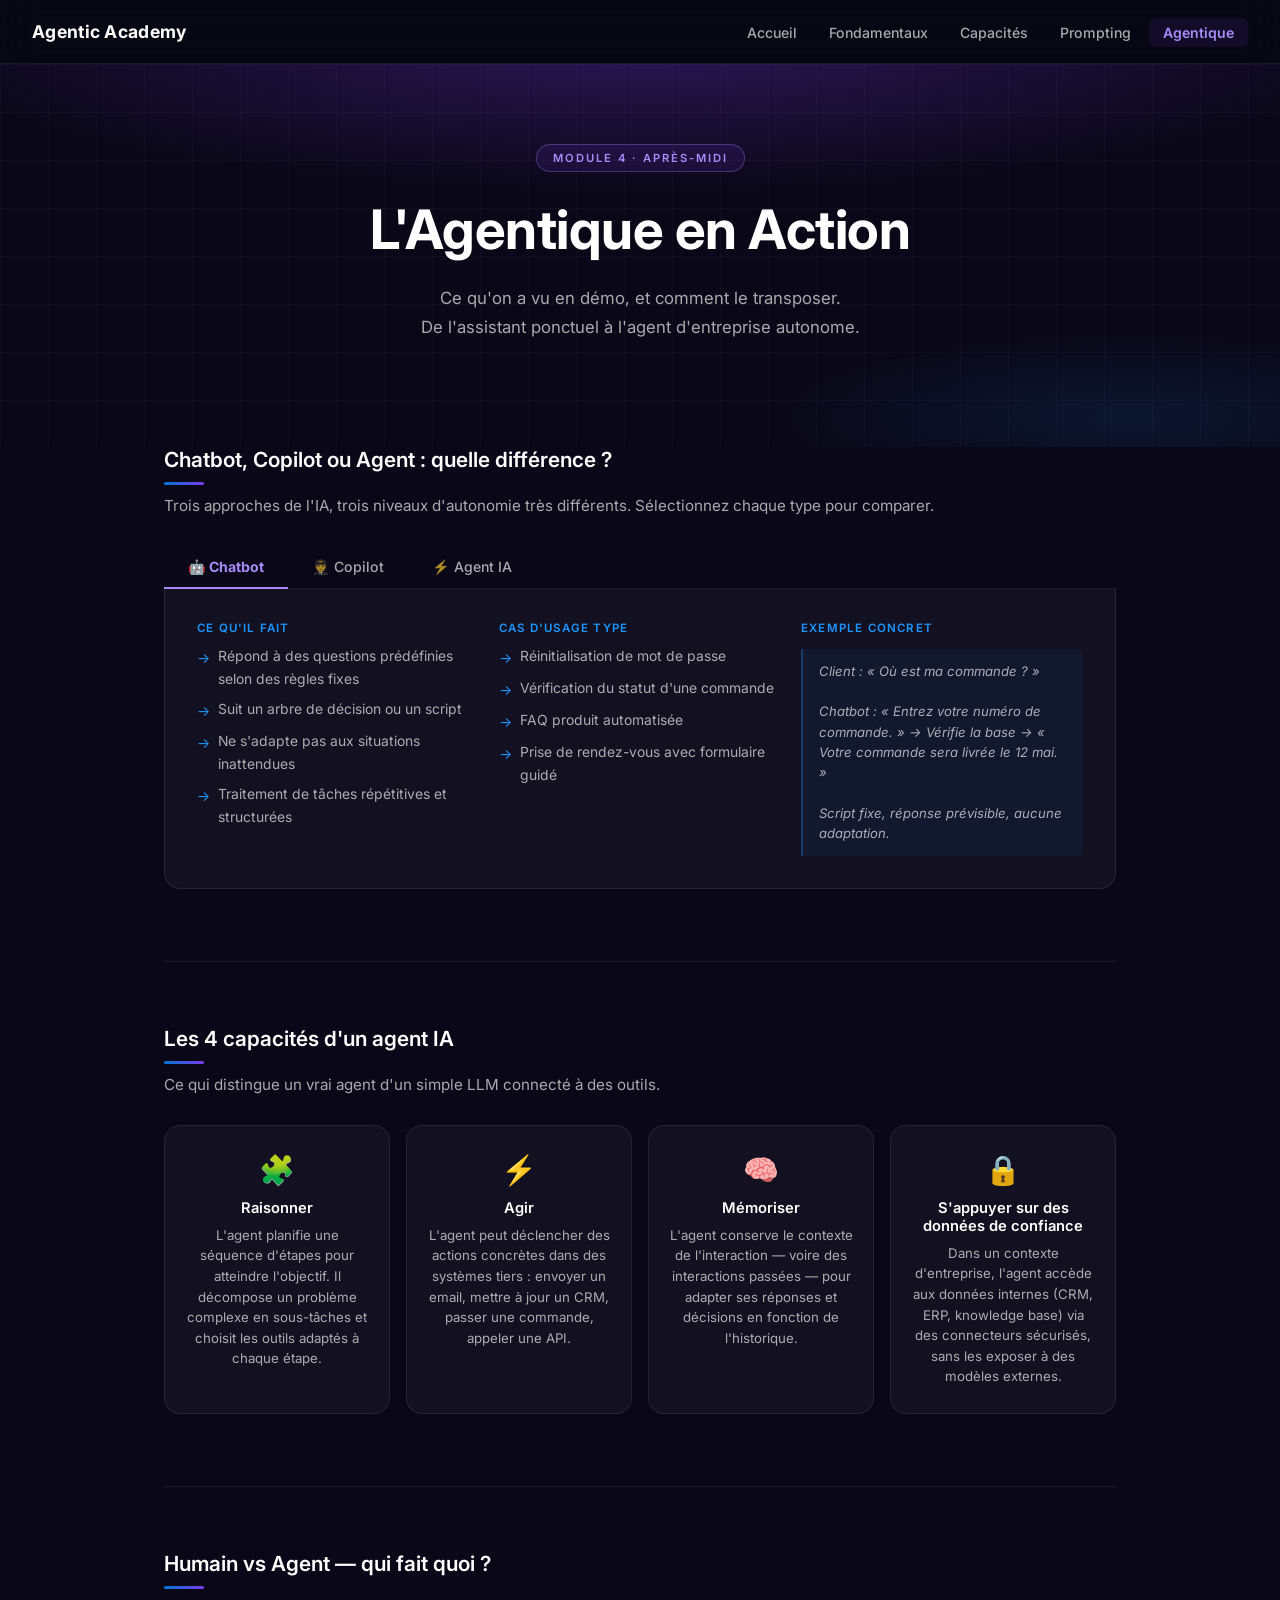
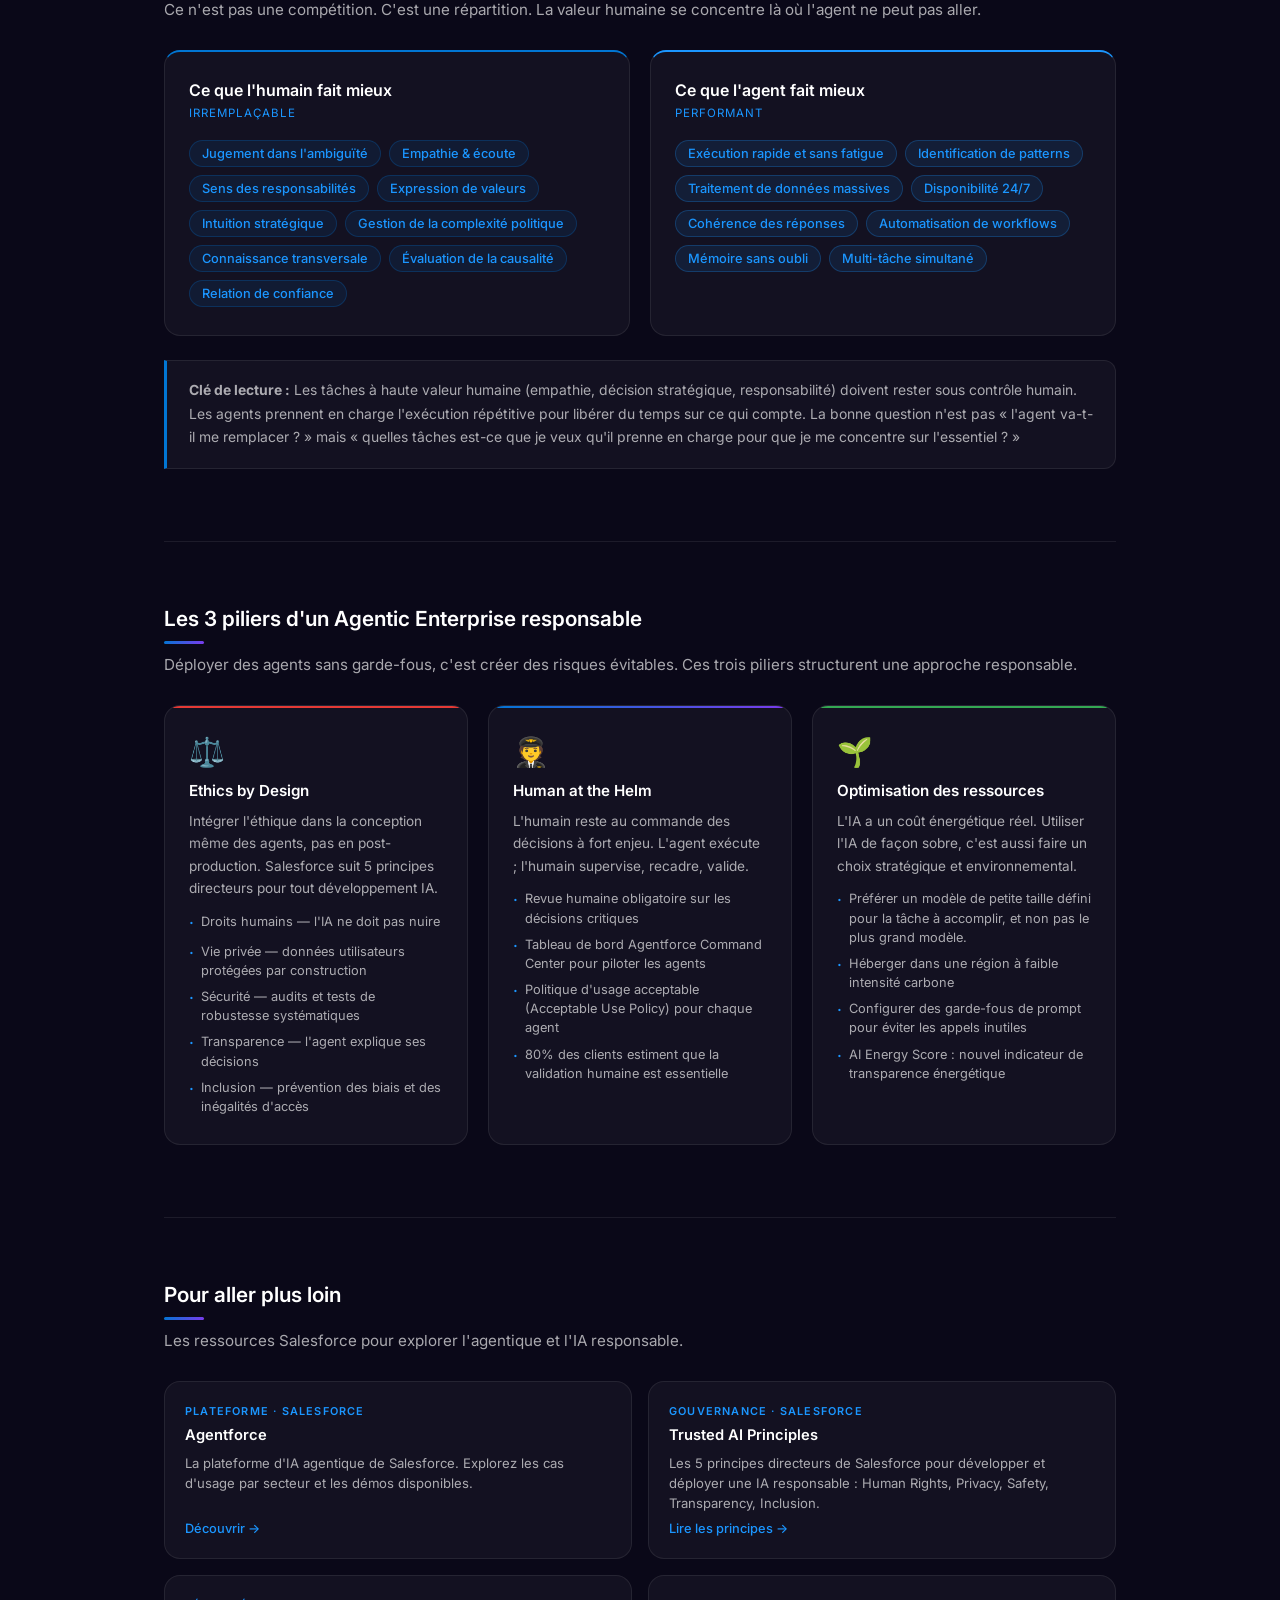
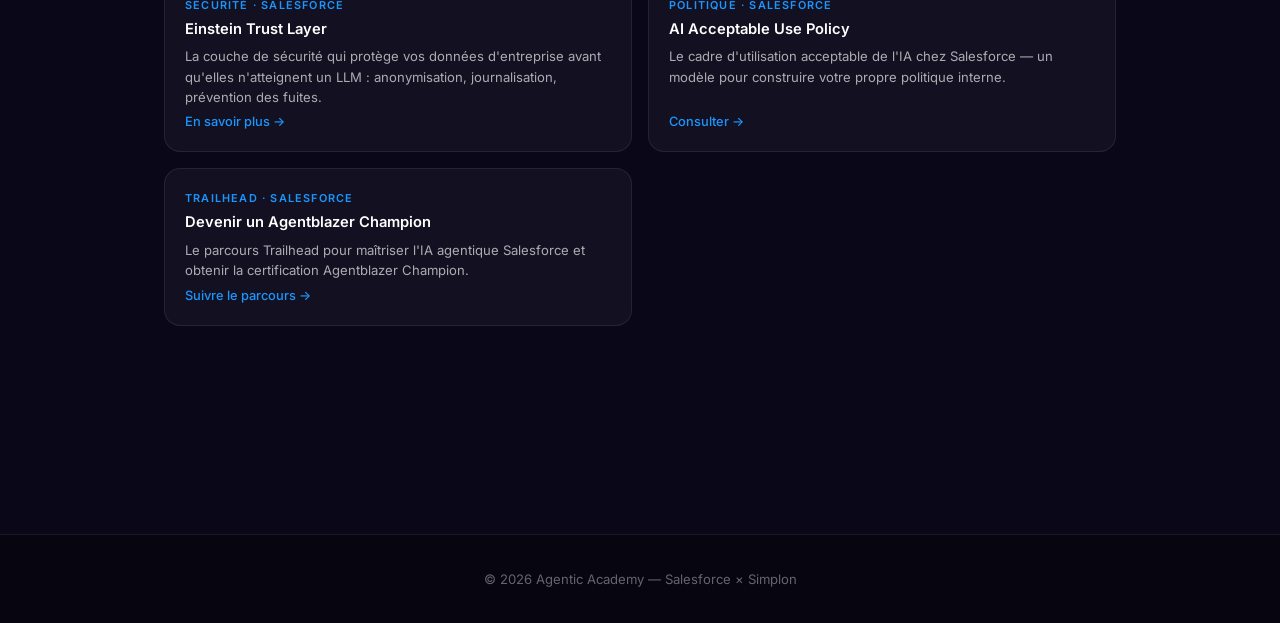
==== commit 6cc33a32: "Update site content: add module description, remove 2025 mentions, add Trailhead resource - Add desc" ====
--- a/agentique.html
+++ b/agentique.html
@@ -283,6 +283,12 @@
                     <p>Le cadre d'utilisation acceptable de l'IA chez Salesforce — un modèle pour construire votre propre politique interne.</p>
                     <span class="res-link">Consulter →</span>
                 </a>
+                <a class="resource-card" href="https://trailhead.salesforce.com/fr/content/learn/trails/become-an-agentblazer-champion-2026" target="_blank" rel="noopener">
+                    <span class="res-label">Trailhead · Salesforce</span>
+                    <h4>Devenir un Agentblazer Champion</h4>
+                    <p>Le parcours Trailhead pour maîtriser l'IA agentique Salesforce et obtenir la certification Agentblazer Champion.</p>
+                    <span class="res-link">Suivre le parcours →</span>
+                </a>
             </div>
         </section>
 
--- a/assets/styles.css
+++ b/assets/styles.css
@@ -1988,7 +1988,7 @@
 
 .cert-form-grid {
     display: grid;
-    grid-template-columns: 1fr 1fr auto;
+    grid-template-columns: 1fr 1fr;
     gap: 20px;
     align-items: end;
 }
@@ -2030,34 +2030,6 @@
 
 .cert-field input[type="date"] {
     color-scheme: dark;
-}
-
-.cert-live-badge {
-    display: inline-flex;
-    align-items: center;
-    gap: 8px;
-    padding: 10px 16px;
-    background: rgba(52, 168, 83, 0.12);
-    border: 1px solid rgba(52, 168, 83, 0.35);
-    border-radius: 99px;
-    color: #6ee7a4;
-    font-size: 0.78rem;
-    font-weight: 600;
-    white-space: nowrap;
-}
-
-.cert-live-dot {
-    width: 8px;
-    height: 8px;
-    border-radius: 50%;
-    background: #6ee7a4;
-    box-shadow: 0 0 8px #6ee7a4;
-    animation: cert-pulse 1.6s ease-in-out infinite;
-}
-
-@keyframes cert-pulse {
-    0%, 100% { opacity: 1; transform: scale(1); }
-    50%      { opacity: 0.55; transform: scale(0.85); }
 }
 
 /* ── PREVIEW BLOCK ──────────────────────────────────────────── */
@@ -2244,13 +2216,6 @@
 }
 .cert-btn-download:hover { filter: brightness(1.08); }
 
-.cert-btn-share {
-    background: rgba(255, 255, 255, 0.08);
-    border: 1px solid var(--border);
-    color: var(--text-primary);
-}
-.cert-btn-share:hover { background: rgba(255, 255, 255, 0.14); }
-
 .cert-helper {
     margin-top: 18px;
     text-align: center;
@@ -2289,7 +2254,6 @@
 /* ── RESPONSIVE ─────────────────────────────────────────────── */
 @media (max-width: 820px) {
     .cert-form-grid { grid-template-columns: 1fr; }
-    .cert-live-badge { justify-self: start; }
     .cert-capture { padding: 22px 18px 26px; }
     .cert-card { padding: 26px 22px 22px; }
     .cert-title { font-size: 1.7rem; }
